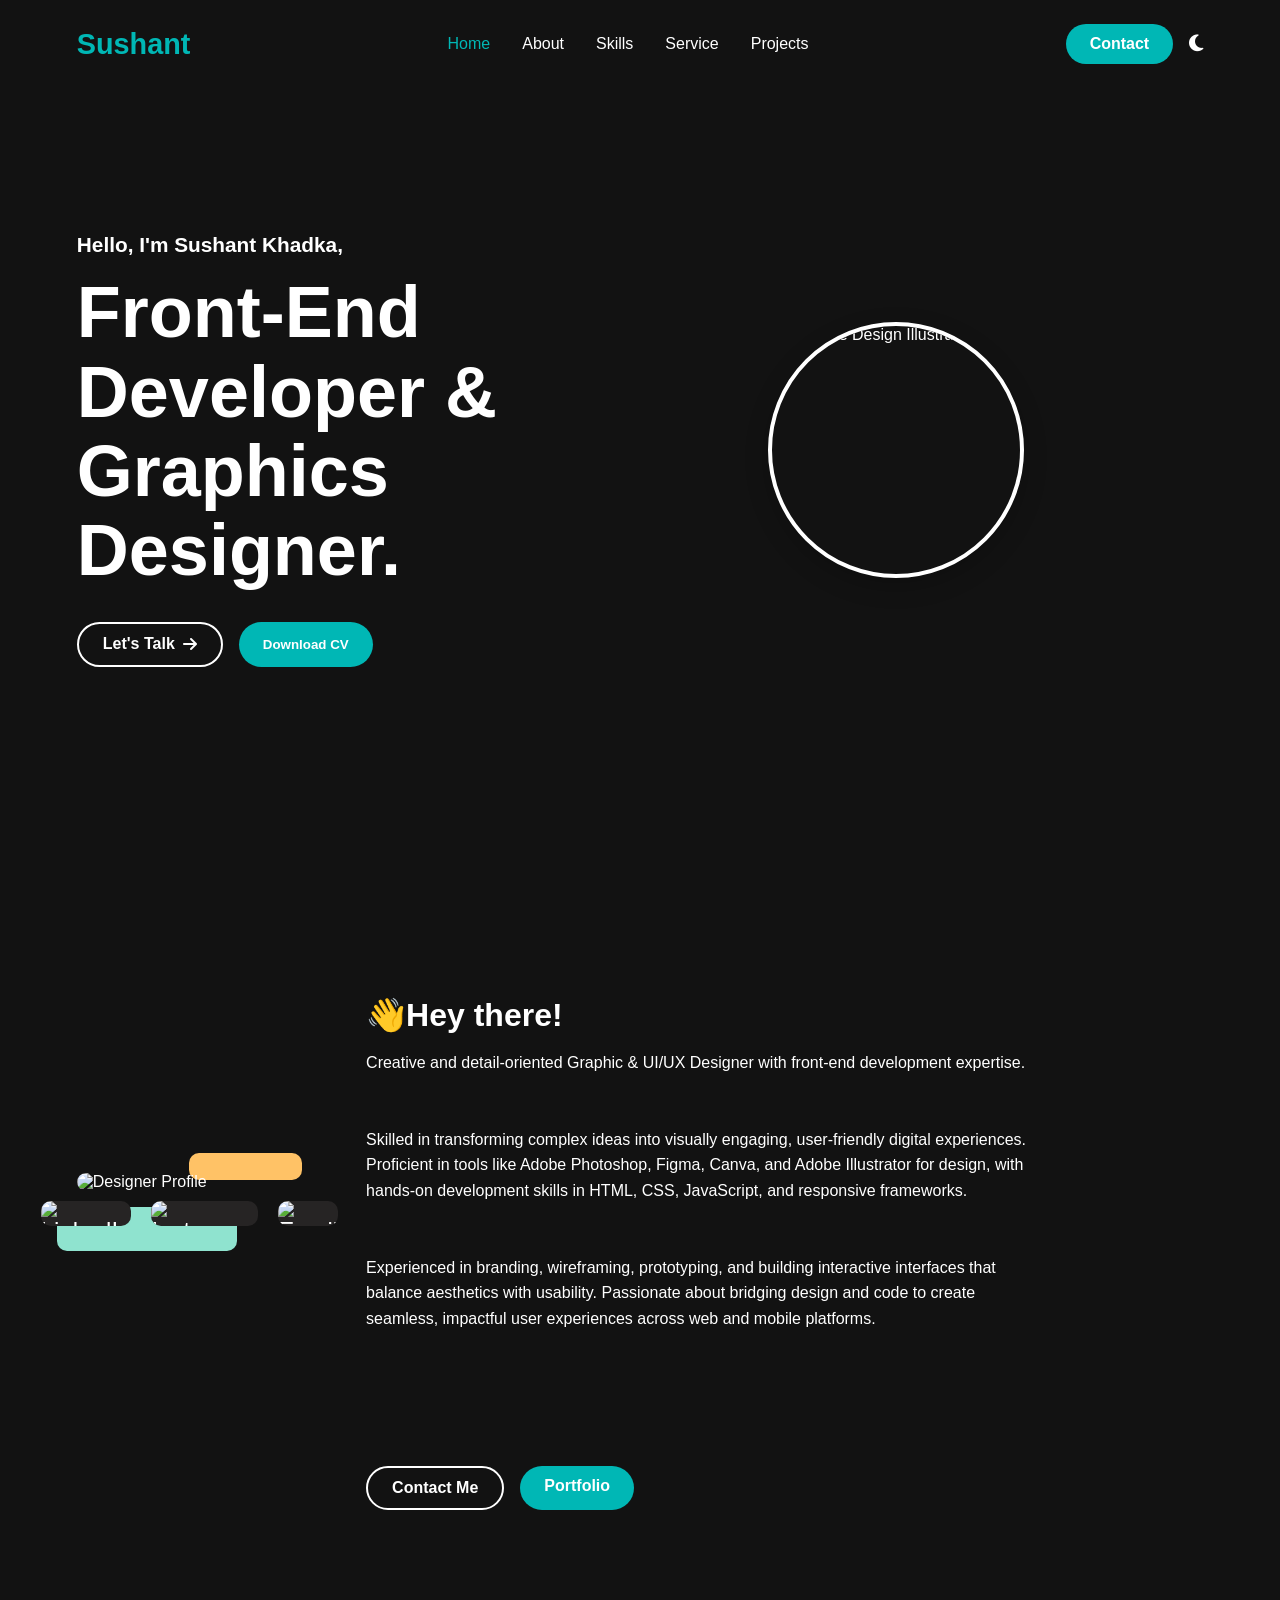
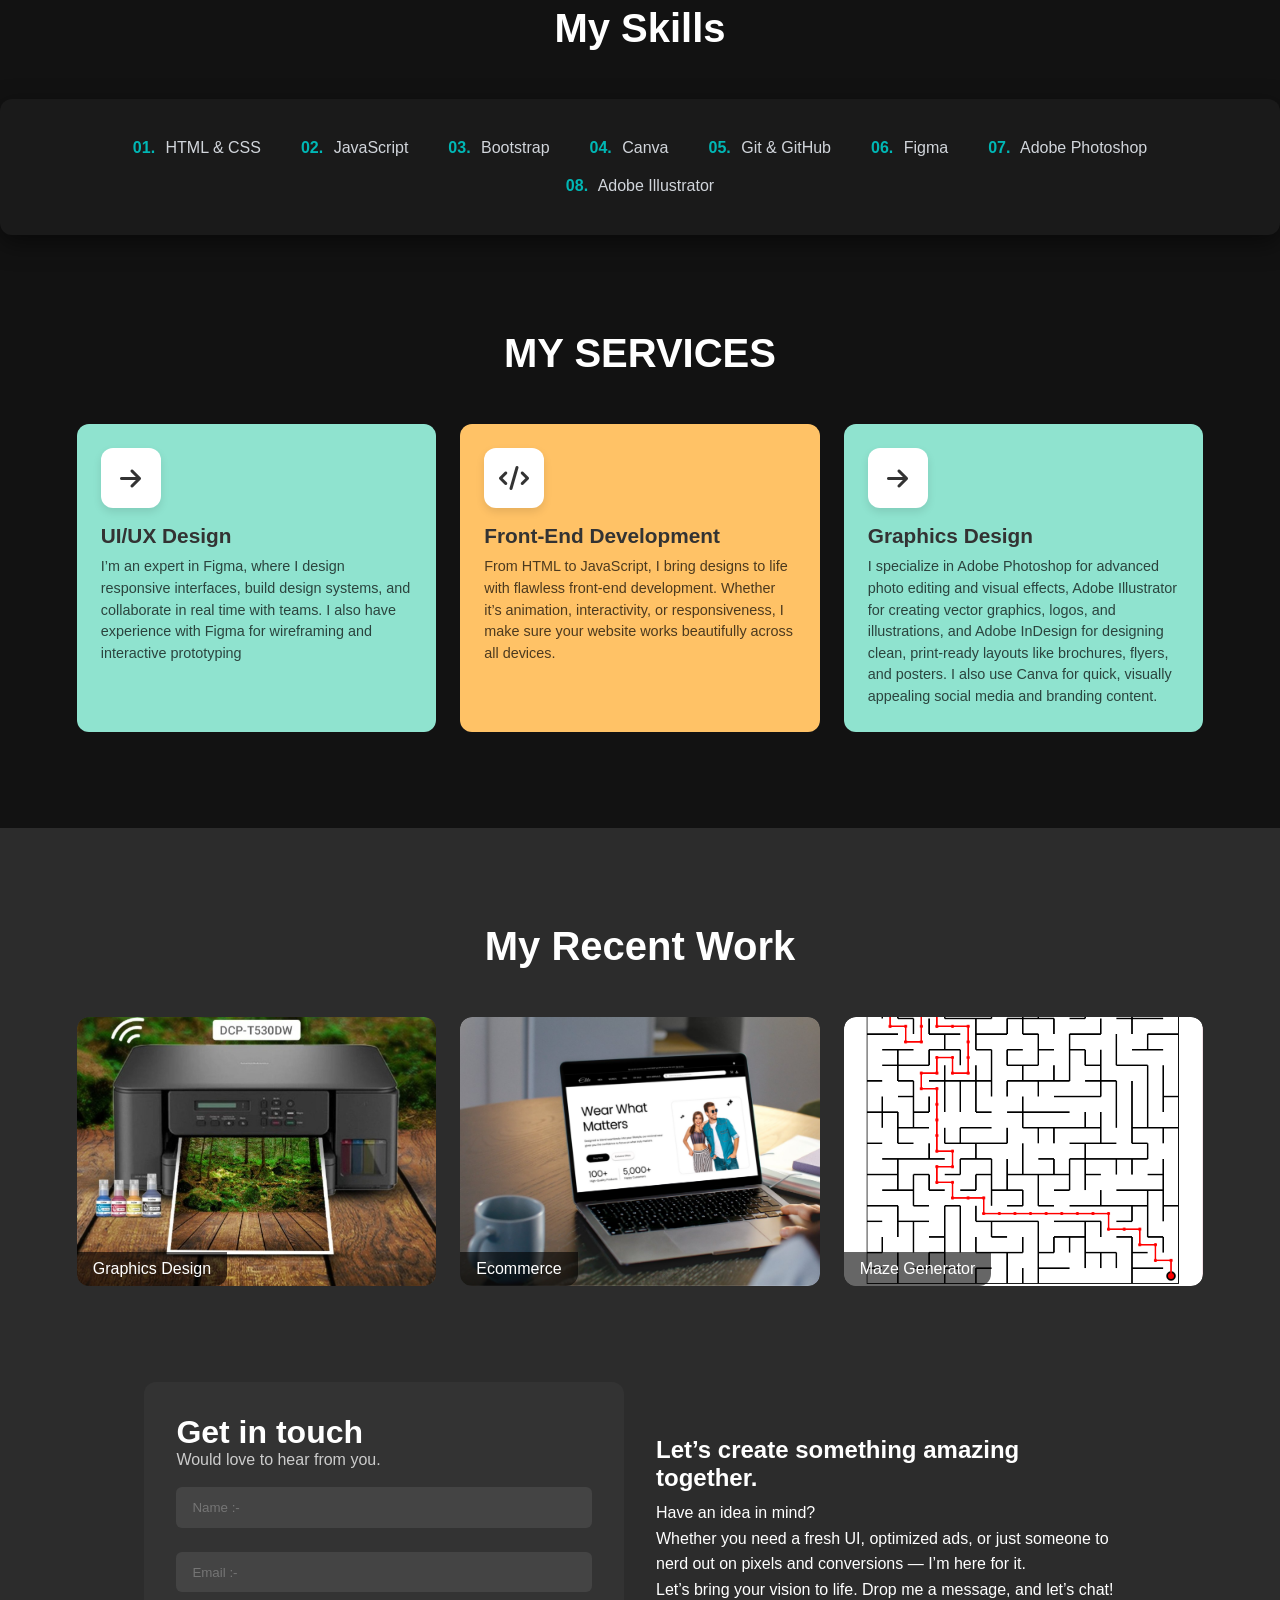
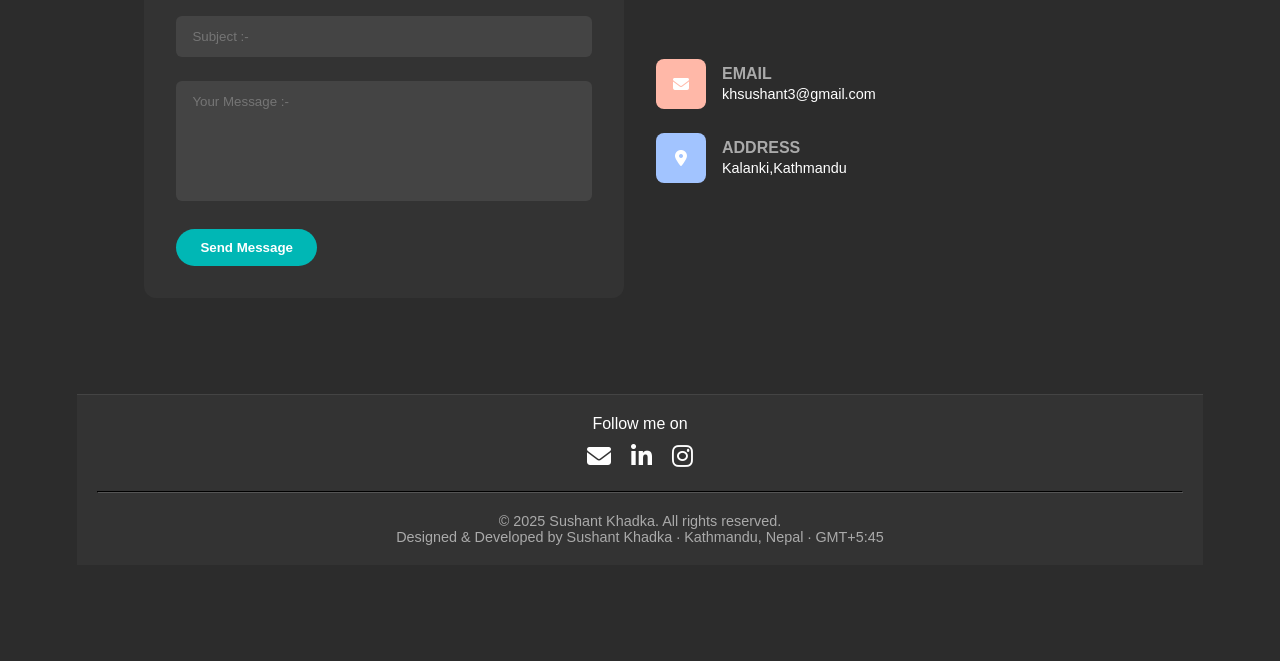
==== index.html @ 5432d615 "Updated" ====
<!DOCTYPE html>
<html lang="en">
<head>
    <meta charset="UTF-8">
    <meta name="viewport" content="width=device-width, initial-scale=1.0">
    <title>Sushant - A Creative Front-end Developer & UI/UX Designer</title>
    <link rel="stylesheet" href="https://cdnjs.cloudflare.com/ajax/libs/font-awesome/6.2.0/css/all.min.css">
    <link rel="stylesheet" href="style.css">
</head>
<body>
    <!-- Header & Navigation -->
    <header>
        <div class="logo">
            <a href="#home">  
                <span class="logo-text">Sushant</span>
            </a>
        </div>

        <nav id="navbar">
            <ul>
                <li><a href="#home" class="active">Home</a></li>
                <li><a href="#about">About</a></li>
                <li><a href="#skills">Skills</a></li>
                <li><a href="#services">Service</a></li>
                <li><a href="#portfolio">Projects</a></li>
            </ul>
        </nav>
        <div style="display: flex; align-items: center;">
            <a href="#contact" class="cta-button">Contact</a>
            <div class="mode-toggle" id="mode-toggle">
                <i class="fa-solid fa-moon"></i>
            </div>
            <div class="hamburger" id="hamburger">
                <i class="fa-solid fa-bars"></i>
            </div>
        </div>
    </header>

    <!-- Hero Section -->
    <section class="hero" id="home">
        <div class="hero-content">
            <h3 class="hero-greeting">Hello, I'm Sushant Khadka,</h3>
            <h1 class="hero-title">Front-End Developer & Graphics Designer.</h1>
            <div class="hero-buttons">
                <a href="#contact" class="btn-outline">Let's Talk <i class="fa-solid fa-arrow-right"></i></a>
                 <button class="cta-button" id="downloadCV">Download CV</button> 
                  <!-- <span class="tech-tag">Figma</span> -->
                

            </div>
        </div>
        <img src="Sushant_portfolio_images/profile.png" alt="Creative Design Illustration" class="hero-image">
    </section>

    <!-- About Section -->
    <section class="about" id="about">
        <div class="about-image">
            <div class="bg-shape mint-shape"></div>
            <img src="Sushant_portfolio_images/profile 1.jpg" alt="Designer Profile">
            <div class="bg-shape orange-shape"></div>
          <!-- Add this where you want your social icons to appear -->
<div class="social-icons">
    <a href="" target="_blank" rel="noopener noreferrer">
      <img src="Sushant_portfolio_images/icons8-linkedin-48.png" alt="LinkedIn" class="social-icon">
    </a>
    
    <a href="" target="_blank" rel="noopener noreferrer">
      <img src="Sushant_portfolio_images/icons8-instagram-logo-48.png" alt="Instagram" class="social-icon">
    </a>
    <a href="mailto:khsushant3@gmail.com" target="_blank">
        <img src="Sushant_portfolio_images/icons8-gmail-48.png" alt="Email Me" class="social-icon">
    </a>
  </div>
            </div>
        </div>
        <div class="about-content">
            <h2 class="about-title">👋Hey there!</h2>
            <p class="about-desc">Creative and detail-oriented Graphic & UI/UX Designer with front-end development expertise.<br><br><br>
                Skilled in transforming complex ideas into visually engaging, user-friendly digital experiences. Proficient in tools like Adobe Photoshop, Figma, Canva, and Adobe Illustrator for design, with hands-on development skills in HTML, CSS, JavaScript, and responsive frameworks.<br><br><br>
                Experienced in branding, wireframing, prototyping, and building interactive interfaces that balance aesthetics with usability. Passionate about bridging design and code to create seamless, impactful user experiences across web and mobile platforms.<br><br><br><br><br>

            </p>
            <div class="hero-buttons">
                <a href="#contact" class="btn-outline">Contact Me</a>
                <a href="#portfolio" class="cta-button">Portfolio</a>
            </div>
        </div>
    </section>

    <!-- Skills Section -->
    <section class="skills-section">
    <h2 class="section-title" id="skills">My Skills</h2>
    
    <div class="skills-container">
    <div class="skills-list">
      <div class="skill-item"><span>01.</span> HTML & CSS</div>
      <div class="skill-item"><span>02.</span> JavaScript</div>
      <div class="skill-item"><span>03.</span> Bootstrap</div>
      <div class="skill-item"><span>04.</span> Canva</div>
      <div class="skill-item"><span>05.</span> Git & GitHub</div>
      <div class="skill-item"><span>06.</span> Figma</div>
      <div class="skill-item"><span>07.</span> Adobe Photoshop</div>
      <div class="skill-item"><span>08.</span> Adobe Illustrator</div>
    </div>
  </div>
  </section>

    <!-- Services Section -->
    <section class="services" id="services">
        <h2 class="section-title">MY SERVICES</h2>
        <div class="services-grid">
            <div class="service-card web-design">
                <div class="service-icon">
                    <i class="fa-solid fa-arrow-right"></i>
                </div>
                <h3 class="service-title">UI/UX Design</h3>
                <p class="service-desc">I’m an expert in Figma, where I design responsive interfaces, build design systems, and collaborate in real time with teams. I also have experience with Figma for wireframing and interactive prototyping
                </p>
            </div>
        
            <div class="service-card app-design">
                <div class="service-icon">
                    <i class="fa-solid fa-code"></i>
                </div>
                <h3 class="service-title">Front-End Development</h3>
                <p class="service-desc">From HTML to JavaScript, I bring designs to life with flawless front-end development. Whether it’s animation, interactivity, or responsiveness, I make sure your website works beautifully across all devices.</p>
            </div>

            <div class="service-card web-design">
                <div class="service-icon">
                    <i class="fa-solid fa-arrow-right"></i>
                </div>
                <h3 class="service-title">Graphics Design</h3>
                <p class="service-desc">I specialize in Adobe Photoshop for advanced photo editing and visual effects, Adobe Illustrator for creating vector graphics, logos, and illustrations, and Adobe InDesign for designing clean, print-ready layouts like brochures, flyers, and posters. I also use Canva for quick, visually appealing social media and branding content.
                </p>
            </div>
        </div>
       
    </section>

   
    <!-- Portfolio Section image size recommended 1200 × 900 px (4:3 ratio) -->
<section class="portfolio" id="portfolio">
    <h2 class="section-title">My Recent Work</h2>
    <div class="portfolio-grid">
        <div class="portfolio-item" data-project="graphics Design">
            <div class="portfolio-image">
                <img src="sushant_portfolio_images/1.jpg" alt="UI/UX + Web Development Project">
                <div class="portfolio-category">Graphics Design</div>
            </div>
        </div>
        <div class="portfolio-item" data-project="ecommerce">
            <div class="portfolio-image">
                <img src="sushant_portfolio_images/Untitled design (13).png" alt="Ecommerce Project">
                <div class="portfolio-category">Ecommerce</div>
            </div>
        </div>
        <div class="portfolio-item" data-project="ecommerce">
            <div class="portfolio-image">
                <img src="sushant_portfolio_images/mazesolve.png" alt="Ecommerce Project">
                <div class="portfolio-category">Maze Generator</div>
            </div>
        </div>
</div>
    <!-- Expandable case study container -->
   

    <!-- Contact Section -->
    <section class="contact" id="contact">
        <div class="contact-container">
            <div class="contact-form">
                <h3>Get in touch</h3>
                <p>Would love to hear from you.</p><br>
                <form id="contact-form" method="POST">
                    <div class="form-group">
                      <input type="text" name="name" class="form-control" placeholder="Name :-" required>
                    </div>
                    <div class="form-group">
                      <input type="email" name="email" class="form-control" placeholder="Email :-" required>
                    </div>
                    <div class="form-group">
                      <input type="text" name="subject" class="form-control" placeholder="Subject :-">
                    </div>
                    <div class="form-group">
                      <textarea name="message" class="form-control" placeholder="Your Message :-" required></textarea>
                    </div>
                    <button type="submit" class="cta-button">Send Message</button>
                    <p id="status-message"></p>
                  </form>
                  
            </div>
            <div class="contact-info">
                <div class="info-message"><br><br><br>
                    <h3>Let’s create something amazing together.</h3>
                    <p>
                      Have an idea in mind?<br>
                      Whether you need a fresh UI, optimized ads, or just someone to nerd out on pixels and conversions — I’m here for it.<br>
                      Let’s bring your vision to life. Drop me a message, and let’s chat!
                    </p>
                  </div>
                  
                 
                  
                  
                  
                
                <div class="info-item">
                    <div class="info-icon email-icon">
                        <i class="fa-solid fa-envelope"></i>
                    </div>
                    <div class="info-content">
                        <h4>EMAIL</h4>
                        <p>khsushant3@gmail.com</p>
                    </div>
                </div>
                <div class="info-item">
                    <div class="info-icon address-icon">
                        <i class="fa-solid fa-location-dot"></i>
                    </div>
                    <div class="info-content">
                        <h4>ADDRESS</h4>
                        <p>Kalanki,Kathmandu</p>
                    </div>
                </div>
            </div>
        </div>
    </section>

<!-- Footer Section -->
<footer class="footer">
    <div class="footer-content">
      <p>Follow me on</p>
      <div class="social-icons">
        <a href="mailto:khsushant3@gmail.com" target="_blank"><i class="fa-solid fa-envelope"></i></a>
        <a href="https://www.linkedin.com/in/sushant-khadka-159108231/" target="_blank"><i class="fa-brands fa-linkedin-in"></i></a>
        <a href="https://www.instagram.com/_sushantkdk_/" target="_blank"><i class="fa-brands fa-instagram"></i></a>
      </div>
  
      <hr style="margin: 20px 0; border-color: #555;" />
  
      <p class="footer-text">© 2025 Sushant Khadka. All rights reserved.</p>
      <p class="footer-text">Designed & Developed by Sushant Khadka · Kathmandu, Nepal · GMT+5:45</p>
  
    </div>
  </footer>
  
  

    <script>
        // Toggle Navigation Menu
        const hamburger = document.getElementById('hamburger');
        const navbar = document.getElementById('navbar');
        
        hamburger.addEventListener('click', () => {
            navbar.classList.toggle('active');
        });

        // Dark/Light Mode Toggle
        const modeToggle = document.getElementById('mode-toggle');
        const body = document.body;
        
        modeToggle.addEventListener('click', () => {
            body.classList.toggle('light-mode');
            
            // Update icon
            const icon = modeToggle.querySelector('i');
            if (body.classList.contains('light-mode')) {
                icon.className = 'fa-solid fa-sun';
            } else {
                icon.className = 'fa-solid fa-moon';
            }
        });

        // Smooth Scrolling for Navigation Links
        const navLinks = document.querySelectorAll('nav ul li a');
        
        navLinks.forEach(link => {
            link.addEventListener('click', (e) => {
                e.preventDefault();
                
                // Close navigation menu on mobile
                navbar.classList.remove('active');
                
                // Remove active class from all links
                navLinks.forEach(link => link.classList.remove('active'));
                
                // Add active class to clicked link
                link.classList.add('active');
                
                // Scroll to section
                const sectionId = link.getAttribute('href');
                const section = document.querySelector(sectionId);
                
                if (section) {
                    const offsetTop = section.offsetTop - 80;
                    window.scrollTo({
                        top: offsetTop,
                        behavior: 'smooth'
                    });
                }
            });
        });

        // Active link on scroll
        window.addEventListener('scroll', () => {
            const sections = document.querySelectorAll('section');
            const scrollPosition = window.scrollY + 100;
            
            sections.forEach(section => {
                const sectionTop = section.offsetTop;
                const sectionHeight = section.offsetHeight;
                const sectionId = section.getAttribute('id');
                
                if (scrollPosition >= sectionTop && scrollPosition < sectionTop + sectionHeight) {
                    navLinks.forEach(link => {
                        link.classList.remove('active');
                        if (link.getAttribute('href') === `#${sectionId}`) {
                            link.classList.add('active');
                        }
                    });
                }
            });
        });
    </script>
    <script>
        document.querySelectorAll('a[href^=\"#\"]').forEach(anchor => {
          anchor.addEventListener('click', function (e) {
            e.preventDefault();
            document.querySelector(this.getAttribute('href')).scrollIntoView({
              behavior: 'smooth'
            });
          });
        });
      </script>
      

<script>
   document.getElementById('downloadCV').addEventListener('click', function() {
  window.open('Sushant_Khadka_Resume.pdf', '_blank');
});

  </script>
<script>
    const form = document.getElementById('contact-form');
    const status = document.getElementById('status-message');
  
    form.addEventListener('submit', async (e) => {
      e.preventDefault(); // Prevent page reload
      const formData = new FormData(form);
  
      try {
        const response = await fetch(form.action, {
          method: form.method,
          body: formData,
          headers: {
            'Accept': 'application/json'
          }
        });
  
        if (response.ok) {
          status.textContent = "Thanks for reaching out! I'll get back to you soon. 🙌";
          form.reset();
        } else {
          status.textContent = "Hmm... something went wrong. Try again?";
        }
      } catch (error) {
        status.textContent = "Network issue. Please try again later!";
      }
    });
  </script>
  
  <script>
    
   
    
    // Add click event to close buttons
    closeButtons.forEach(button => {
        button.addEventListener('click', function(e) {
            e.stopPropagation();
            caseStudyContainer.style.display = 'none';
            
            // Remove active class from all items
            portfolioItems.forEach(i => i.classList.remove('active'));
        });
    });
});
</script>
  </body>
</html>
---- style.css ----
:root {
            --primary-color: #00B7B5;
            --text-color: #fff;
            --bg-color: #121212;
            --card-bg-light: #333;
            --card-web-design: #8fe3cf;
            --card-app-design: #ffc266;
            --card-frontend: #ffb8a8;
            --card-figma: #a2c4ff;
            --card-website: #d7bbff;
            --card-ui-ux: #c6e0a8;
        }

        .light-mode {
            --text-color: #121212;
            --bg-color: #f9f9f9;
            --card-bg-light: #eaeaea;
        }

        * {
            margin: 0;
            padding: 0;
            box-sizing: border-box;
            font-family: 'Segoe UI', Tahoma, Geneva, Verdana, sans-serif;
        }

        body {
            background-color: var(--bg-color);
            color: var(--text-color);
            transition: background-color 0.3s ease, color 0.3s ease;
            overflow-x: hidden;
        }

        /* Header & Navigation */
        header {
            display: flex;
            justify-content: space-between;
            align-items: center;
            padding: 1.5rem 6%;
            position: fixed;
            top: 0;
            left: 0;
            right: 0;
            z-index: 1000;
            background-color: var(--bg-color);
            transition: background-color 0.3s ease;
        }

        .logo {
            font-size: 1.8rem;
            font-weight: 700;
            color: var(--primary-color);
        }

        nav ul {
            display: flex;
            list-style: none;
        }

        nav ul li {
            margin: 0 1rem;
        }

        nav ul li a {
            color: var(--text-color);
            text-decoration: none;
            font-weight: 500;
            transition: color 0.3s ease;
        }

        nav ul li a:hover, nav ul li a.active {
            color: var(--primary-color);
        }

        .cta-button {
            background-color: var(--primary-color);
            color: white;
            border: none;
            padding: 0.7rem 1.5rem;
            border-radius: 2rem;
            font-weight: 600;
            cursor: pointer;
            transition: background-color 0.3s ease;
        }

        .cta-button:hover {
            background-color:#0f8f6c;
        }

        .mode-toggle {
            cursor: pointer;
            margin-left: 1rem;
            font-size: 1.2rem;
        }

        .hamburger {
            display: none;
            cursor: pointer;
            font-size: 1.5rem;
        }

        /* Hero Section */
        .hero {
            display: flex;
            align-items: center;
            min-height: 100vh;
            padding: 8rem 6%;
            position: relative;
            overflow: hidden;
        }

        .hero-content {
            width: 50%;
            z-index: 10;
        }

        .hero-greeting {
            font-size: 1.3rem;
            margin-bottom: 1rem;
        }

        .hero-title {
            font-size: 4.5rem;
            font-weight: 800;
            line-height: 1.1;
            margin-bottom: 2rem;
        }

        .hero-buttons {
            display: flex;
            gap: 1rem;
            margin-top: 2rem;
        }

        .btn-outline {
            padding: 0.7rem 1.5rem;
            background: transparent;
            border: 2px solid var(--text-color);
            color: var(--text-color);
            border-radius: 2rem;
            font-weight: 600;
            display: flex;
            align-items: center;
            gap: 0.5rem;
            cursor: pointer;
            transition: all 0.3s ease;
        }

        .btn-outline:hover {
            background-color: var(--text-color);
            color: var(--bg-color);
        }

       /* .hero-image {
            position: absolute;
            right: 20%;
            top: 50%;
            transform: translateY(-50%);
            width: 20%;
            z-index: 1;
            border-radius: 3%;
        }  */
        .hero-image {
    position: absolute;
    right: 20%;
    top: 50%;
    transform: translateY(-50%);
    width: 20%; /* You can adjust as needed */
    aspect-ratio: 1 / 1; /* Ensures it's perfectly square */
    object-fit: cover;
    border-radius: 50%; /* This makes it circular */
    border: 4px solid #ffffff; /* Optional: light purple border */
    box-shadow: 0 8px 24px rgba(0, 0, 0, 0.2); /* Adds depth */
    z-index: 1;
}
.hero-image:hover {
    transform: translateY(-50%) scale(1.05);
    transition: transform 0.3s ease;
}


        /* About Section */
        .about {
            padding: 6rem 6%;
            display: flex;
            align-items: center;
            gap: 4rem;
        }

        .about-image {
            width: 20%;
            position: relative;
        }

        .about-image img {
            width: 100%;
            top: -54px;
            border-radius: 10px;
            position: relative;
            z-index: 2;
        }

        .about-image .bg-shape {
            position: absolute;
            width: 100%;
            height: 100%;
            z-index: 1;
        }

        .about-image .mint-shape {
            background-color: var(--card-web-design);
            top: -20px;
            left: -20px;
            width: 80%;
            height: 83%;
            border-radius: 10px;
        }

        .about-image .orange-shape {
            background-color: var(--card-app-design);
            bottom: 100px;
            right: -0px;
            width: 50%;
            height: 50%;
            border-radius: 10px;
        }

        .about-content {
            width: 60%;
        }

        .about-title {
            font-size: 2rem;
            margin-bottom: 1rem;
        }

        .about-desc {
            color: var(--text-color);
            margin-bottom: 2rem;
            line-height: 1.6;
        }

        .social-icons {
            display: flex;
            gap: 1rem;
            margin-top: 1.5rem;
        }

        .social-icon {
            width: 25px;
            height: 25px;
            display: flex;
            align-items: center;
            justify-content: center;
            background-color: #262424;
            border-radius: 8px;
            transition: transform 0.3s ease;
        }

        .social-icon:hover {
            transform: translateY(-5px);
        }

        /* Services Section */
        .services {
            padding: 6rem 6%;
        }

        .section-title {
            font-size: 2.5rem;
            text-align: center;
            margin-bottom: 3rem;
        }

        .services-grid {
            display: grid;
            grid-template-columns: repeat(auto-fit, minmax(300px, 1fr));
            gap: 1.5rem;
        }

        .service-card {
            padding: 1.5rem;
            border-radius: 12px;
            transition: transform 0.3s ease;
        }

        .service-card:hover {
            transform: translateY(-10px);
        }

        .service-icon {
            background-color: white;
            width: 60px;
            height: 60px;
            display: flex;
            align-items: center;
            justify-content: center;
            border-radius: 12px;
            margin-bottom: 1rem;
            box-shadow: 0 4px 8px rgba(0, 0, 0, 0.1);
        }

        .service-icon i {
            font-size: 1.5rem;
            color: #333;
        }

        .service-title {
            font-size: 1.3rem;
            margin-bottom: 0.5rem;
        }

        .service-desc {
            color: rgba(0, 0, 0, 0.7);
            font-size: 0.9rem;
            line-height: 1.5;
        }

        .web-design {
            background-color: var(--card-web-design);
            color: #333;
        }

        .app-design {
            background-color: var(--card-app-design);
            color: #333;
        }

        .frontend {
            background-color: var(--card-frontend);
            color: #333;
        }

        .figma-design {
            background-color: var(--card-figma);
            color: #333;
        }

        .website-design {
            background-color: var(--card-website);
            color: #333;
        }

        .ui-ux {
            background-color: var(--card-ui-ux);
            color: #333;
        }
      
        /* Portfolio Section */
        .portfolio {
            padding: 6rem 6%;
            background-color: #2c2c2c;
        }

        .portfolio-grid {
    display: grid;
    grid-template-columns: repeat(auto-fit, minmax(300px, 1fr));
    gap: 1.5rem;
}


        .portfolio-item {
            min-width: 300px;
            background-color: #424242;
            border-radius: 12px;
            overflow: hidden;
            transition: transform 0.3s ease;
        }

        .portfolio-item:hover {
            transform: translateY(-10px);
        }

        .portfolio-image {
            width: 100%;
            height: auto;
            position: relative;
            overflow: hidden;
        }

        .portfolio-image {
    width: 100%;
    aspect-ratio: 4 / 3; /* keeps consistent height */
    overflow: hidden;
    display: flex;
    align-items: center;
    justify-content: center;
    background-color: #2a2a2a; /* fallback bg for transparent images */
}

.portfolio-image img {
    width: 100%;
    height: 100%;
    object-fit: cover;
    border-radius: 12px;
}
.portfolio-image img {
    transition: transform 0.3s ease;
}
.portfolio-item:hover .portfolio-image img {
    transform: scale(1.05);
}


        .portfolio-category {
            background-color: rgba(0, 0, 0, 0.6);
            color: white;
            padding: 0.5rem 1rem;
            border-radius: 0 0 12px 0;
            position: absolute;
            bottom: 0;
            left: 0;
        }
        .section-title {
  color: white !important;
}

.skills-container {
      background-color: #1a1a1a;
      padding: 40px 60px;
      border-radius: 12px;
      box-shadow: 0 8px 25px rgba(0, 0, 0, 0.5);
    }

    .skills-list {
      display: flex;
      flex-wrap: wrap;
      gap: 20px 40px;
      justify-content: center;
      text-align: center;
    }

    .skill-item {
      font-size: 16px;
      color: #d1d5db;
    }

    .skill-item span {
      color: #00B7B5;
      font-weight: bold;
      margin-right: 6px;
    }

    @media (max-width: 768px) {
      .skills-container {
        padding: 30px 20px;
      }

      .skills-list {
        flex-direction: column;
        align-items: center;
        gap: 15px;
      }
    }
    
/* Keep your existing portfolio styles and add these new ones */
/* Case Study Container */
.case-study-container {
    width: 100%;
    margin-top: 2rem;
    display: none; /* Hidden by default */
}

.case-study {
    background-color: #424242;
    border-radius: 12px;
    padding: 1.5rem;
    margin-top: 1.5rem;
    display: none; /* Hidden by default */
    animation: fadeIn 0.5s ease;
}

@keyframes fadeIn {
    from { opacity: 0; }
    to { opacity: 1; }
}

.case-study-header {
    display: flex;
    justify-content: space-between;
    align-items: center;
    margin-bottom: 1.5rem;
}

.case-study-header h3 {
    color: white;
    font-size: 1.5rem;
    margin: 0;
}

.close-case-study {
    background-color: transparent;
    border: none;
    color: white;
    font-size: 1.5rem;
    cursor: pointer;
    width: 30px;
    height: 30px;
    border-radius: 50%;
    display: flex;
    align-items: center;
    justify-content: center;
    transition: background-color 0.3s ease;
}

.close-case-study:hover {
    background-color: rgba(255, 255, 255, 0.1);
}

.case-study-section {
    margin-bottom: 1.5rem;
}

.case-study-section h4 {
    color: #ccc;
    margin-bottom: 0.5rem;
}

.case-study-section p {
    color: #f0f0f0;
    line-height: 1.6;
}

.tech-stack {
    display: flex;
    flex-wrap: wrap;
    gap: 0.5rem;
}

.tech-tag {
    background-color: #333;
    padding: 0.3rem 0.8rem;
    border-radius: 20px;
    font-size: 0.85rem;
    color: #ddd;
}

/* Make portfolio items clearly clickable */
.portfolio-item {
    cursor: pointer;
    position: relative;
}

.portfolio-item:hover::after {
    content: 'Click to view details';
    position: absolute;
    top: 0;
    left: 0;
    width: 100%;
    height: 100%;
    display: flex;
    align-items: center;
    justify-content: center;
    background-color: rgba(0, 0, 0, 0.7);
    color: white;
    font-weight: bold;
    border-radius: 12px;
}

/* Active State */
.portfolio-item.active {
    border: 2px solid #64ffda;
}
/* Case Study Images */
.case-study-image {
    margin: 1.5rem 0;
    border-radius: 8px;
    overflow: hidden;
    box-shadow: 0 4px 8px rgba(0, 0, 0, 0.2);
}

.case-study-image img {
    width: 100%;
    height: auto;
    display: block;
}

.image-caption {
    display: block;
    background-color: rgba(0, 0, 0, 0.7);
    color: #f0f0f0;
    padding: 0.5rem;
    font-size: 0.85rem;
    text-align: center;
}

/* For side-by-side layout on larger screens */
@media (min-width: 768px) {
    .case-study-section.with-side-image {
        display: flex;
        align-items: center;
        gap: 2rem;
    }
    
    .case-study-section.with-side-image .case-study-image {
        width: 50%;
        flex-shrink: 0;
    }
    
    .case-study-section.with-side-image .section-text {
        width: 50%;
    }
}
/* Case Study Container - Updated for Orange/Black Theme */
.case-study-container {
    width: 100%;
    margin-top: 2rem;
    display: none; /* Hidden by default */
}

.case-study {
    background-color: #202020; /* Darker background */
    border-radius: 12px;
    padding: 2rem;
    margin-top: 1.5rem;
    display: none; /* Hidden by default */
    animation: fadeIn 0.5s ease;
    border-left: 4px solid #00B7B5; /* Orange accent border */
    box-shadow: 0 8px 16px rgba(0, 0, 0, 0.3);
}

.case-study-header {
    display: flex;
    justify-content: space-between;
    align-items: center;
    margin-bottom: 1.5rem;
    border-bottom: 1px solid #333;
    padding-bottom: 1rem;
}

.case-study-header h3 {
    color:#00B7B5; /* Orange header text */
    font-size: 1.8rem;
    margin: 0;
    font-weight: 600;
}

.close-case-study {
    background-color: rgba(255, 107, 0, 0.2); /* Semi-transparent orange */
    border: none;
    color: #00B7B5;
    font-size: 1.5rem;
    cursor: pointer;
    width: 36px;
    height: 36px;
    border-radius: 50%;
    display: flex;
    align-items: center;
    justify-content: center;
    transition: all 0.3s ease;
}

.close-case-study:hover {
    background-color: rgba(255, 107, 0, 0.4);
    transform: rotate(90deg);
}

.case-study-section {
    margin-bottom: 2rem;
    position: relative;
    padding-left: 1rem;
}

/* Orange dot bullets for sections */
.case-study-section::before {
    content: '';
    position: absolute;
    left: 0;
    top: 0.5rem;
    width: 8px;
    height: 8px;
    background-color:#00B7B5;
    border-radius: 50%;
}

.case-study-section h4 {
    color:#00B7B5; /* Orange subheader text */
    margin-bottom: 0.8rem;
    font-size: 1.2rem;
    font-weight: 500;
}

.case-study-section p {
    color: #e0e0e0; /* Light text for better readability */
    line-height: 1.7;
    font-size: 1rem;
}

/* Tech Stack Tags */
.tech-stack {
    display: flex;
    flex-wrap: wrap;
    gap: 0.7rem;
    margin-top: 1rem;
}

.tech-tag {
    background-color: rgba(255, 107, 0, 0.15); /* Very subtle orange */
    border: 1px solid rgba(255, 107, 0, 0.5); /* Orange border */
    padding: 0.4rem 1rem;
    border-radius: 20px;
    font-size: 0.9rem;
    color:#00B7B5; /* Orange text */
    font-weight: 500;
    transition: all 0.3s ease;
}

.tech-tag:hover {
    background-color: rgba(255, 107, 0, 0.3);
    transform: translateY(-2px);
}

/* Case Study Images - Enhanced */
.case-study-image {
    margin: 1.5rem 0;
    border-radius: 8px;
    overflow: hidden;
    box-shadow: 0 4px 12px rgba(0, 0, 0, 0.4);
    border: 1px solid #333;
    position: relative;
    transition: all 0.3s ease;
}

.case-study-image:hover {
    transform: scale(1.02);
    box-shadow: 0 8px 20px rgba(0, 0, 0, 0.5);
}

.case-study-image img {
    width: 100%;
    height: auto;
    display: block;
}

 .image-caption {
    display: block;
    background-color: rgba(0, 0, 0, 0.8);
    color:#00B7B5;
    padding: 0.7rem;
    font-size: 0.9rem;
    text-align: center;
    border-top: 1px solid #333;
}

/* Active Portfolio Item */
 .portfolio-item.active {
    border: 2px solid #00B7B5;
    box-shadow: 0 0 15px rgba(255, 107, 0, 0.5);
}

/* Hover Effect */
 .portfolio-item:hover::after {
    content: 'View Project Details';
    position: absolute;
    top: 0;
    left: 0;
    width: 100%;
    height: 100%;
    display: flex;
    align-items: center;
    justify-content: center;
    background-color: rgba(0, 0, 0, 0.75);
    color:#00B7B5;
    font-weight: bold;
    border-radius: 12px;
    text-transform: uppercase;
    letter-spacing: 1px;
}

/* Animation for content entrance */
@keyframes fadeIn {
    from { 
        opacity: 0;
        transform: translateY(10px);
    }
    to { 
        opacity: 1;
        transform: translateY(0);
    }
}

/* Make sections animate in staggered fashion */
.case-study-section:nth-child(1) { animation: fadeIn 0.3s ease 0.1s both; }
.case-study-section:nth-child(2) { animation: fadeIn 0.3s ease 0.2s both; }
.case-study-section:nth-child(3) { animation: fadeIn 0.3s ease 0.3s both; }
.case-study-section:nth-child(4) { animation: fadeIn 0.3s ease 0.4s both; }
        /* Contact Section */
        .contact {
            padding: 6rem 6%;
        }

        .contact-container {
            display: grid;
            grid-template-columns: 1fr 1fr;
            gap: 2rem;
        }

        .contact-form {
            background-color: #333;
            padding: 2rem;
            border-radius: 12px;
        }

        .form-group {
            margin-bottom: 1.5rem;
        }

        .form-control {
            width: 100%;
            padding: 0.8rem 1rem;
            border: none;
            border-radius: 6px;
            background-color: #444;
            color: white;
        }

        textarea.form-control {
            resize: none;
            height: 120px;
        }

        .contact-info {
            display: flex;
            flex-direction: column;
            gap: 1.5rem;
        }

        .contact-image {
            width: 100%;
            border-radius: 12px;
            overflow: hidden;
            margin-bottom: 1.5rem;
        }

        .contact-image img {
            width: 100%;
            height: auto;
        }

        .info-item {
            display: flex;
            align-items: center;
            gap: 1rem;
        }

        .info-icon {
            width: 50px;
            height: 50px;
            display: flex;
            align-items: center;
            justify-content: center;
            border-radius: 8px;
        }

        .phone-icon { background-color: var(--card-app-design); }
        .email-icon { background-color: var(--card-frontend); }
        .address-icon { background-color: var(--card-figma); }

        .info-content h4 {
            font-size: 1rem;
            color: #aaa;
            margin-bottom: 0.2rem;
        }

        .info-content p {
            font-size: 0.9rem;
        }

        /* Footer */
        footer {
            padding: 2rem 6%;
            text-align: center;
            border-top: 1px solid #444;
        }

        .social-links {
            display: flex;
            justify-content: center;
            gap: 1rem;
            margin-bottom: 1.5rem;
        }

        .social-link {
            width: 40px;
            height: 40px;
            display: flex;
            align-items: center;
            justify-content: center;
            border-radius: 50%;
            background-color: #333;
            color: white;
            transition: transform 0.3s ease;
        }

        .social-link:hover {
            transform: translateY(-3px);
        }

        .footer-text {
            color: #aaa;
            font-size: 0.9rem;
        }

        .footer-links a {
            color: #aaa;
            text-decoration: none;
            font-size: 0.8rem;
            margin: 0 0.5rem;
        }

        /* Responsive Styles */
        @media (max-width: 1024px) {
            .hero-title {
                font-size: 3.5rem;
            }
            
            .hero-image {
                width: 40%;
            }
        }

        @media (max-width: 768px) {
            header {
                padding: 1rem 4%;
            }
            
            .hamburger {
                display: block;
            }
            
            nav {
                position: absolute;
                top: 100%;
                left: 0;
                width: 100%;
                background-color: var(--bg-color);
                padding: 1rem 0;
                border-top: 1px solid #444;
                border-bottom: 1px solid #444;
                transform: scaleY(0);
                transform-origin: top;
                transition: transform 0.3s ease;
            }
            
            nav.active {
                transform: scaleY(1);
            }
            
            nav ul {
                flex-direction: column;
                align-items: center;
            }
            
            nav ul li {
                margin: 0.8rem 0;
            }
            
            .hero {
                flex-direction: column;
                padding: 6rem 4%;
                text-align: center;
            }
            
            .hero-content {
                width: 100%;
                margin-bottom: 3rem;
            }
            
            .hero-buttons {
                justify-content: center;
            }
            
            .hero-image {
                position: relative;
                width: 80%;
                top: 0;
                right: 0;
                transform: none;
            }
            
            .about {
                flex-direction: column;
                padding: 4rem 4%;
                gap: 2rem;
            }
            
            .about-image {
                width: 70%;
            }
            
            .about-content {
                width: 100%;
                text-align: center;
            }
            
            .social-icons {
                justify-content: center;
            }
            
            .services, .portfolio, .contact {
                padding: 4rem 4%;
            }
            
            .contact-container {
                grid-template-columns: 1fr;
            }
        }

        @media (max-width: 480px) {
            .hero-title {
                font-size: 2.8rem;
            }
            
            .about-image {
                width: 90%;
            }
            
            .service-card {
                padding: 1rem;
            }
            
            .portfolio-grid {
                flex-direction: column;
            }
            
            .portfolio-item {
                min-width: 100%;
            }
        }
        .logo a {
    color: /* your desired color */; /* Sets the text color */
    text-decoration: none; /* Removes the underline */
}

.logo a:visited {
    color:#00B7B5 /* your desired color */; /* Ensures visited links remain the same color */
}
html {
    scroll-behavior: smooth;
}
/* Remove underline and style btn-outline */
.btn-outline {
    text-decoration: none; /* Removes the underline */
    /* Add other styling properties as needed */
}

/* Remove underline and style cta-button */
.cta-button {
    text-decoration: none; /* Removes the underline */
    /* Add other styling properties as needed */
}
/* Add this to your CSS */
.logo, .logo a {
  color:#00B7B5; /* Your orange color code */
  text-decoration: none;
}

/* Make sure this has higher specificity than any conflicting rules */
header .logo, 
nav .logo, 
#header .logo {
  color: #00B7B5 !important; /* Use !important only if necessary */
}
:root {
  /* Dark mode colors (default) */
  --text-color: #ffffff; /* White text for dark backgrounds */
  --bg-color: #121212;
  /* Your other dark mode variables */
}

.light-mode {
  /* Light mode colors */
  --text-color: #333; /* Dark text for light backgrounds */
  --bg-color: #ffffff;
  /* Your other light mode variables */
}
.info-message {
  margin-bottom: 2rem;
  padding-right: 1rem;
}

.info-message h3 {
  font-size: 1.5rem;
  margin-bottom: 0.5rem;
}

.info-message p {
  font-size: 1rem;
  line-height: 1.6;
  color: #aaa; /* adjust to match your theme */
}
.info-message {
  margin-bottom: 2rem;
  padding-right: 1rem;
  color: var(--text-color);
}

.info-message h3 {
  font-size: 1.5rem;
  margin-bottom: 0.5rem;
  color: var(--text-color);
}

.info-message p {
  font-size: 1rem;
  line-height: 1.6;
  color: var(--text-color);
}

/* Default to Dark Mode Styles */

/* Contact Section Text */
.contact .contact-form h3,
.contact .contact-form p {
  transition: color 0.3s ease; /* Smooth transition for color changes */
}

/* In Dark Mode (default) */
.contact .contact-form h3 {
  font-size: 2rem;
  color: #fff; /* Light color for dark mode */
}

.contact .contact-form p {
  color: #ccc; /* Lighter text color for dark mode */
}

/* Light Mode Styles */
.light-mode .contact .contact-form h3 {
  color: #121212; /* Dark text for light mode */
}

.light-mode .contact .contact-form p {
  color: #333; /* Slightly darker text for light mode */
}
/* Footer Container */
.footer {
  background-color: #333; /* Background color of footer */
  padding: 20px;
  text-align: center; /* Center text and content */
}

.footer-content {
  color: #fff; /* Text color in footer */
}

/* Social Icons Styling */
.social-icons {
  display: flex;
  justify-content: center; /* Horizontally center the icons */
  align-items: center; /* Vertically align icons */
  gap: 20px; /* Space between icons */
  margin-top: 10px; /* Add some space between text and icons */
}

/* Styling for each icon's link */
.social-icons a {
  color: #fff; /* Make sure the icons are white */
  font-size: 24px; /* Set icon size */
  text-decoration: none; /* Remove underline from links */
  transition: color 0.3s ease; /* Smooth transition on hover */
}

.social-icons a:hover {
  color: #00c3ff; /* Color change on hover */
}

/* Fix Contact Section in Light Mode */
.light-mode .contact-form {
  background-color: #f0f0f0; /* Light background */
  color: #121212; /* Dark text */
}

.light-mode .contact-form h3,
.light-mode .contact-form p {
  color: #121212;
}

.light-mode .form-control {
  background-color: #ffffff; /* Light input background */
  color: #121212; /* Dark input text */
}

.light-mode .info-message,
.light-mode .info-message h3,
.light-mode .info-message p,
.light-mode .info-content h4,
.light-mode .info-content p {
  color: #121212 !important;
}
/* Fix right-side contact text in light mode */
.light-mode .contact-info,
.light-mode .contact-info h3,
.light-mode .contact-info p,
.light-mode .info-message,
.light-mode .info-message h3,
.light-mode .info-message p,
.light-mode .info-content h4,
.light-mode .info-content p {
  color: #ffffff !important;
}

.recent-work-grid {
  display: grid;
  grid-template-columns: repeat(auto-fit, minmax(300px, 1fr));
  gap: 2rem;
}

.recent-work-grid .work-item {
  display: flex;
  flex-direction: column;
  height: 100%;
  overflow: hidden;
  background-color: #1f1f1f;
  border-radius: 12px;
  padding: 1rem;
}

.recent-work-grid .work-item img {
  width: 100%;
  height: 250px; /* Fixed height */
  object-fit: cover; /* Crops nicely */
  border-radius: 10px;
}

.recent-work-grid .work-item p {
  margin-top: 1rem;
  text-align: center;
  font-weight: 500;
  color: white;
}
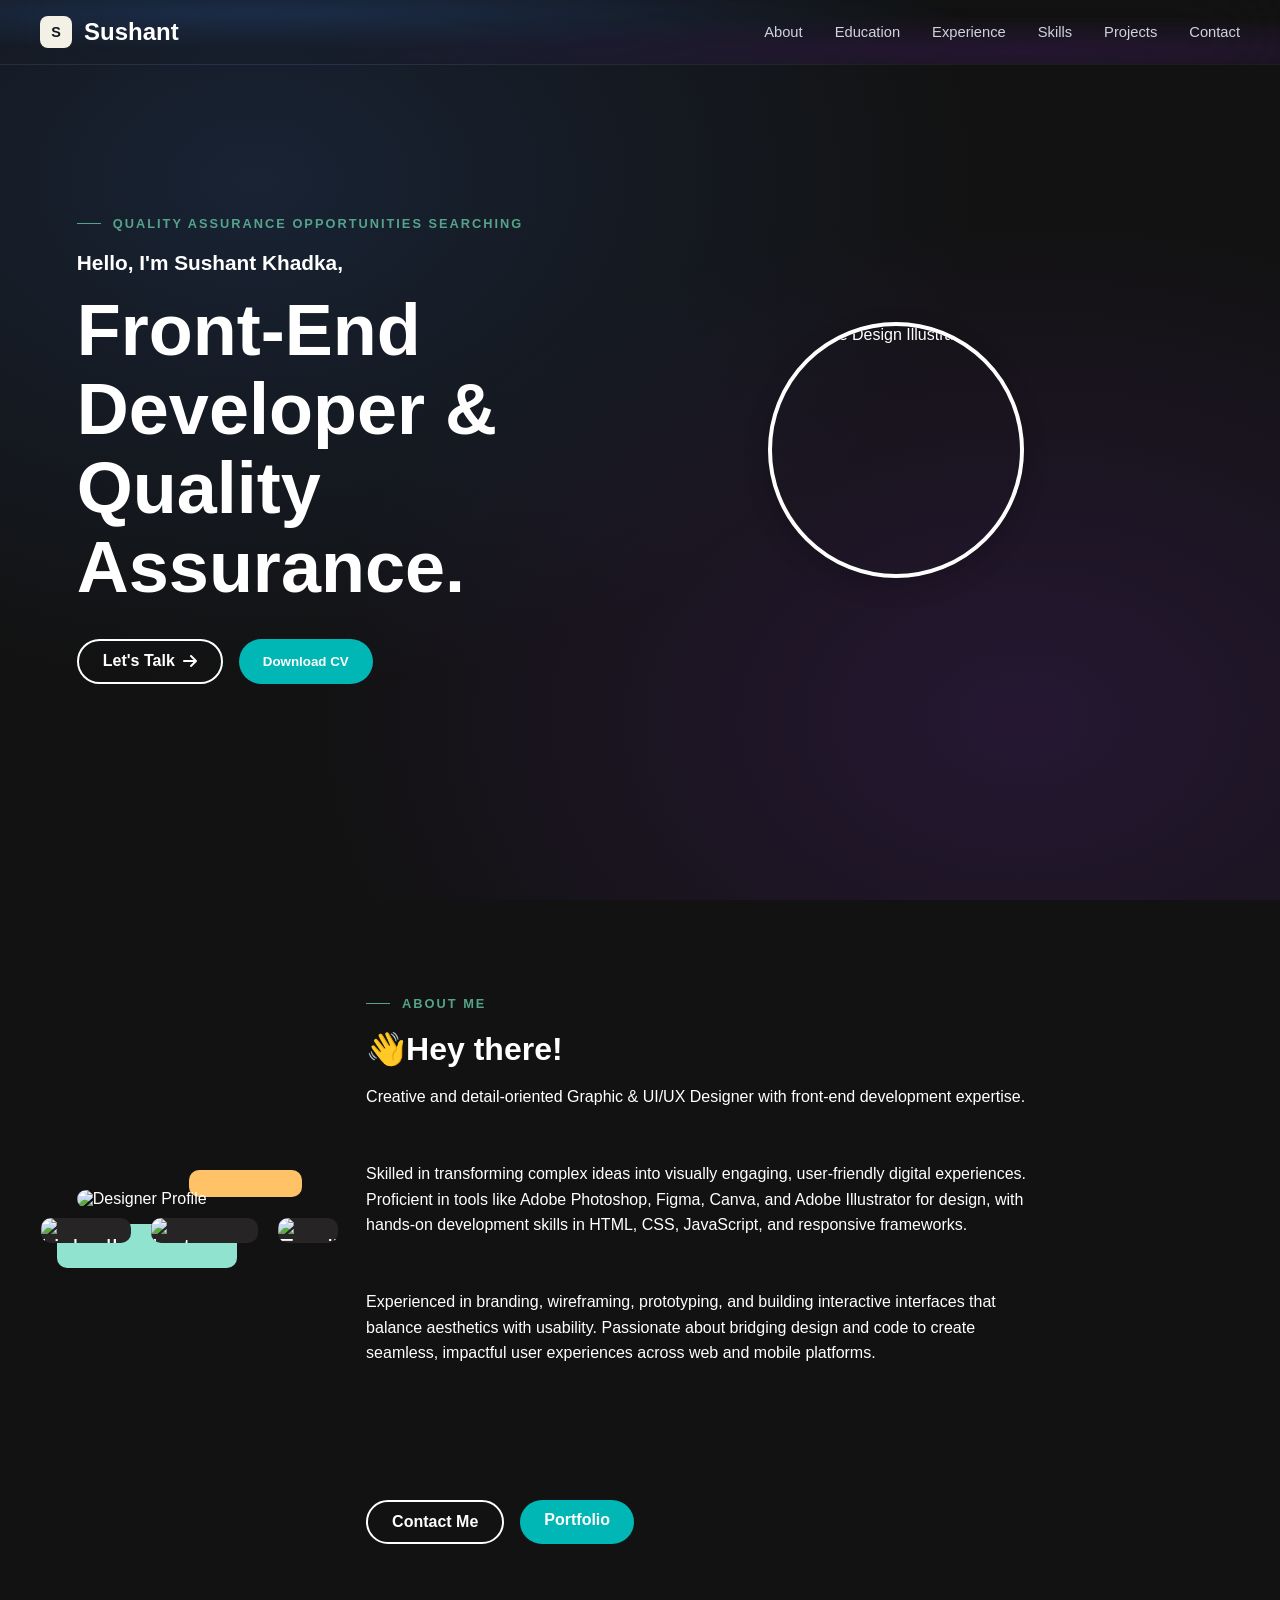
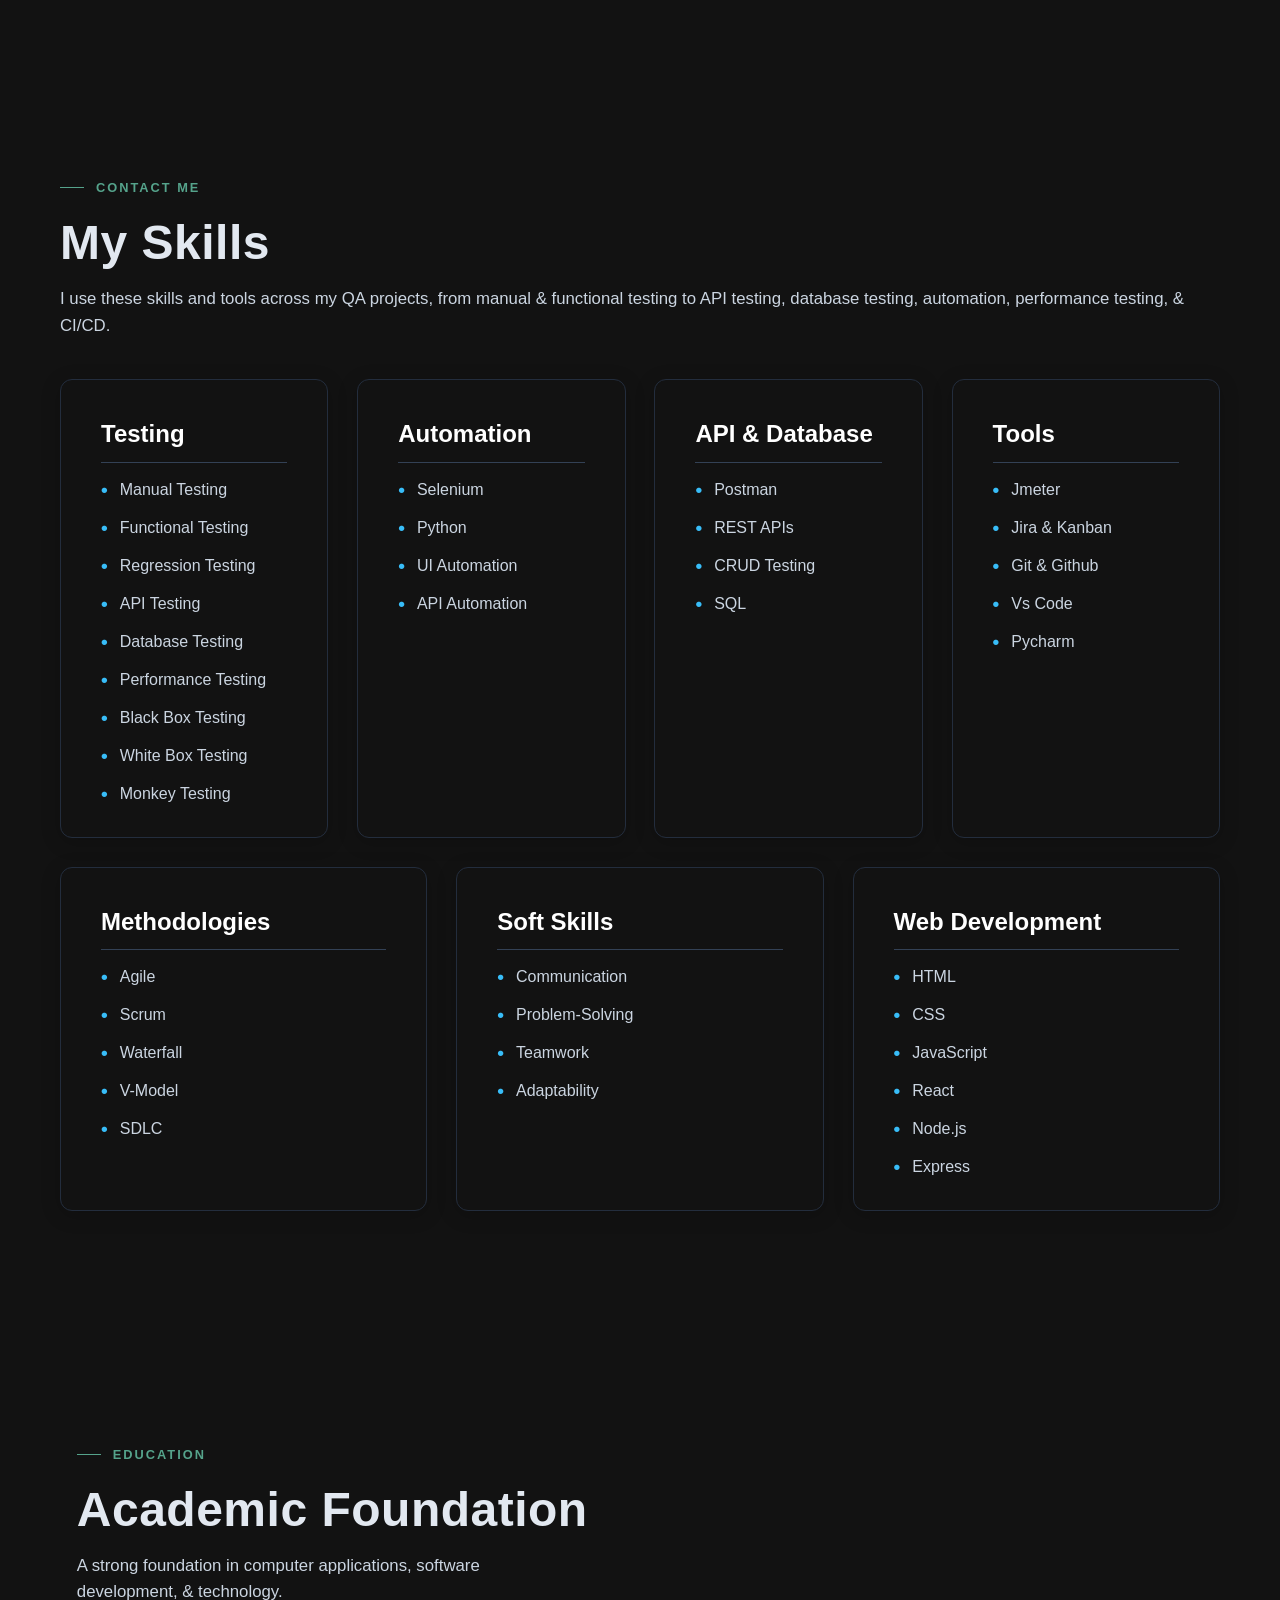
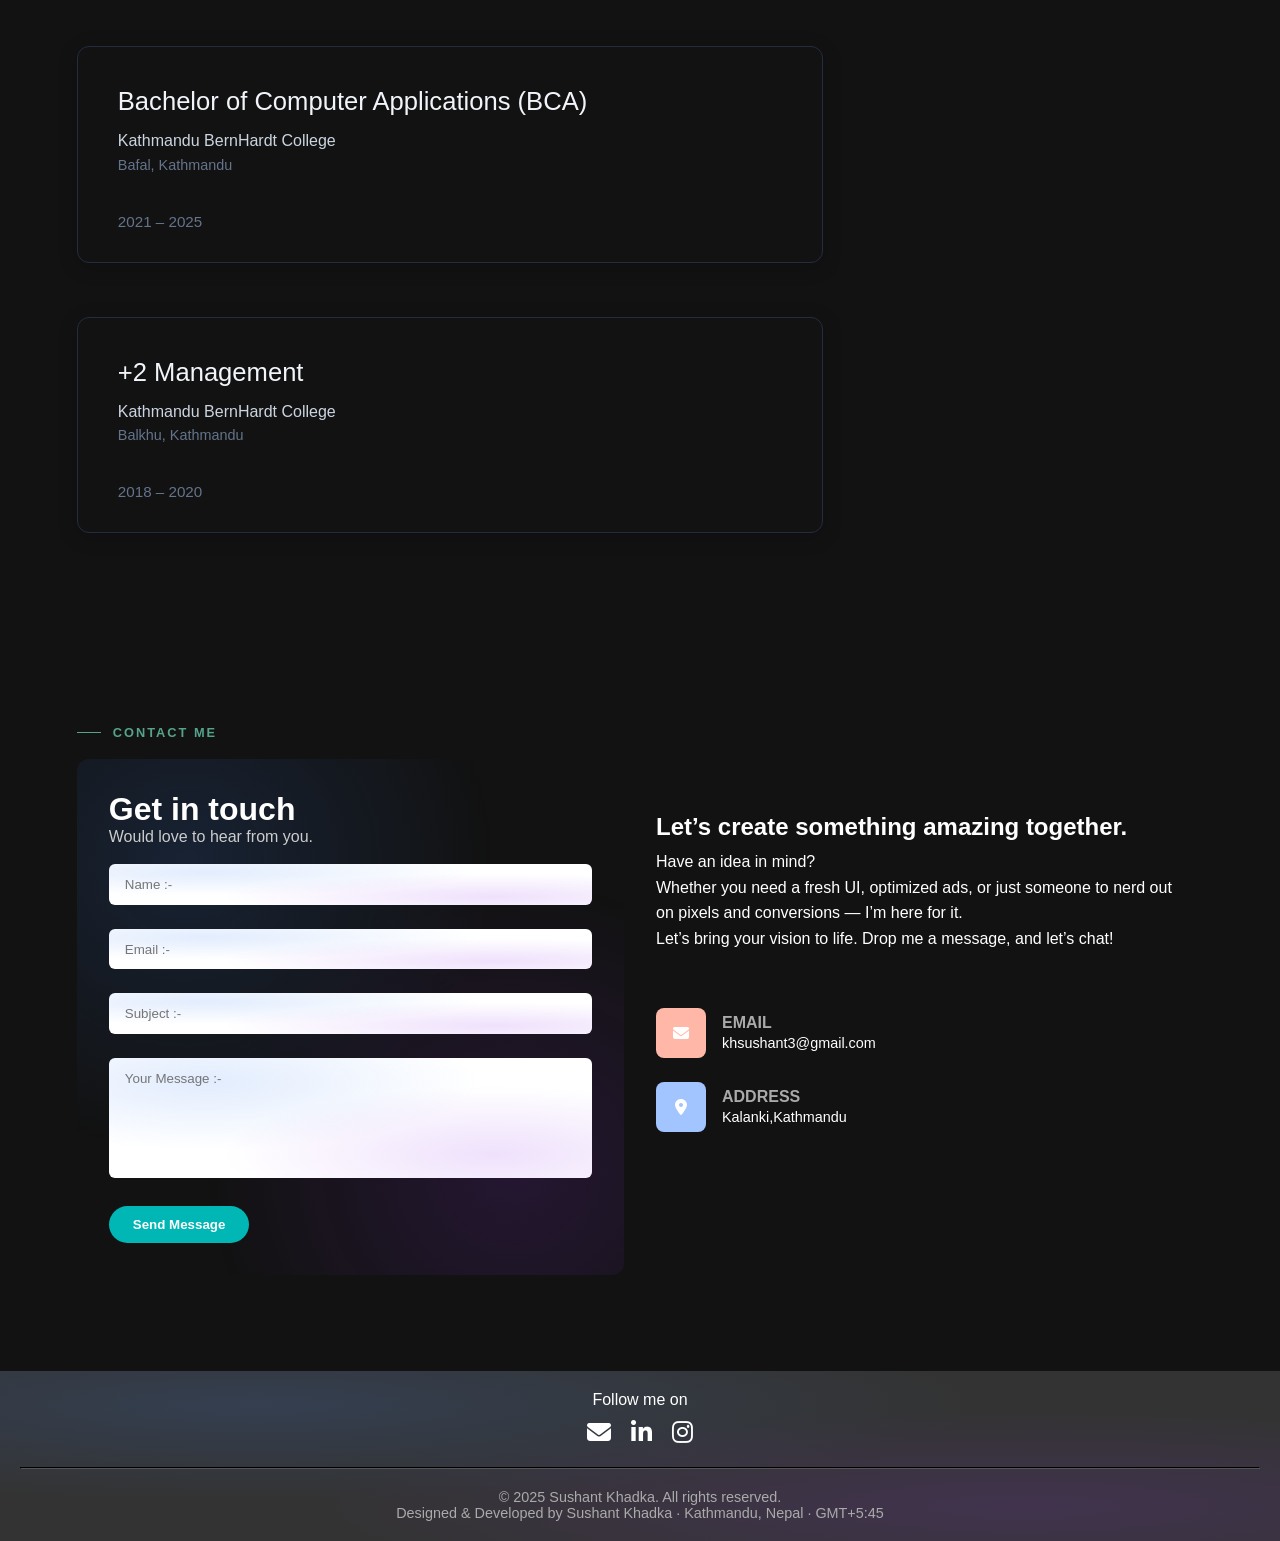
==== commit aec87312: "update" ====
--- a/index.html
+++ b/index.html
@@ -3,13 +3,14 @@
 <head>
     <meta charset="UTF-8">
     <meta name="viewport" content="width=device-width, initial-scale=1.0">
-    <title>Sushant - A Creative Front-end Developer & UI/UX Designer</title>
+    <title>Sushant - A Creative Front-end Developer & Quality Assurance</title>
     <link rel="stylesheet" href="https://cdnjs.cloudflare.com/ajax/libs/font-awesome/6.2.0/css/all.min.css">
     <link rel="stylesheet" href="style.css">
+    <script src="https://unpkg.com/lucide@latest"></script>
 </head>
 <body>
     <!-- Header & Navigation -->
-    <header>
+    <!-- <header>
         <div class="logo">
             <a href="#home">  
                 <span class="logo-text">Sushant</span>
@@ -34,13 +35,48 @@
                 <i class="fa-solid fa-bars"></i>
             </div>
         </div>
-    </header>
+    </header> -->
+    <header class="navbar-container">
+    <nav class="navbar">
+      
+      <!-- Brand Logo & Name -->
+      <a href="#" class="brand">
+       <span class="logo-box">S</span>
+        <span class="brand-name">Sushant</span>
+      </a>
+
+      <!-- Navigation Links -->
+      <ul class="nav-links">
+        <li><a href="#about">About</a></li>
+        <li><a href="#education">Education</a></li>
+        <li><a href="#experience">Experience</a></li>
+        <li><a href="#skills">Skills</a></li>
+        <li><a href="#projects">Projects</a></li>
+        <li><a href="#contact">Contact</a></li>
+      </ul>
+
+      <!-- Theme Toggle Button -->
+      <!-- <button class="theme-toggle" aria-label="Toggle theme">
+        <i data-lucide="sun"></i>
+      </button> -->
+    </nav>
+    
+  </header>
+
+  <script>
+    // Initialize Lucide Icons
+    lucide.createIcons();
+  </script>
 
     <!-- Hero Section -->
     <section class="hero" id="home">
         <div class="hero-content">
+            <div class="subtitle">
+      <span class="line"></span>
+      <span class="subtitle-text">Quality Assurance Opportunities Searching</span>
+    </div>
             <h3 class="hero-greeting">Hello, I'm Sushant Khadka,</h3>
-            <h1 class="hero-title">Front-End Developer & Graphics Designer.</h1>
+            <h1 class="hero-title">Front-End Developer & Quality Assurance.</h1>
             <div class="hero-buttons">
                 <a href="#contact" class="btn-outline">Let's Talk <i class="fa-solid fa-arrow-right"></i></a>
                  <button class="cta-button" id="downloadCV">Download CV</button> 
@@ -50,6 +86,7 @@
             </div>
         </div>
         <img src="Sushant_portfolio_images/profile.png" alt="Creative Design Illustration" class="hero-image">
+        <!-- <div class="bg-shape orange-shape"></div> -->
     </section>
 
     <!-- About Section -->
@@ -74,6 +111,10 @@
             </div>
         </div>
         <div class="about-content">
+            <div class="subtitle">
+      <span class="line"></span>
+      <span class="subtitle-text">About Me</span>
+    </div>
             <h2 class="about-title">👋Hey there!</h2>
             <p class="about-desc">Creative and detail-oriented Graphic & UI/UX Designer with front-end development expertise.<br><br><br>
                 Skilled in transforming complex ideas into visually engaging, user-friendly digital experiences. Proficient in tools like Adobe Photoshop, Figma, Canva, and Adobe Illustrator for design, with hands-on development skills in HTML, CSS, JavaScript, and responsive frameworks.<br><br><br>
@@ -89,24 +130,172 @@
 
     <!-- Skills Section -->
     <section class="skills-section">
-    <h2 class="section-title" id="skills">My Skills</h2>
-    
-    <div class="skills-container">
-    <div class="skills-list">
+        <div class="skills-container">
+           
+   
+    <!-- <div class="skills-container"> -->
+    <!-- <div class="skills-list">
       <div class="skill-item"><span>01.</span> HTML & CSS</div>
       <div class="skill-item"><span>02.</span> JavaScript</div>
       <div class="skill-item"><span>03.</span> Bootstrap</div>
       <div class="skill-item"><span>04.</span> Canva</div>
       <div class="skill-item"><span>05.</span> Git & GitHub</div>
       <div class="skill-item"><span>06.</span> Figma</div>
-      <div class="skill-item"><span>07.</span> Adobe Photoshop</div>
-      <div class="skill-item"><span>08.</span> Adobe Illustrator</div>
-    </div>
+      <div class="skill-item"><span>07.</span> Jira</div>
+      <div class="skill-item"><span>08.</span> SDLC Methodology</div>
+    </div> -->
+
+
+    <!-- Main Title -->
+     <div class="subtitle">
+      <span class="line"></span>
+      <span class="subtitle-text">Contact Me</span>
+    </div>
+    <h2 class="title">My Skills</h2>
+
+    <!-- Description -->
+    <p class="description">
+      I use these skills and tools across my QA projects, from manual & functional testing to API testing, database testing, automation, performance testing, & CI/CD.
+    </p>
+
+    <div class="container">
+    
+    <!-- Card 1 -->
+    <div class="card">
+      <h2>Testing</h2>
+      <ul>
+        <li>Manual Testing</li>
+        <li>Functional Testing</li>
+        <li>Regression Testing</li>
+        <li>API Testing</li>
+        <li>Database Testing</li>
+        <li>Performance Testing</li>
+        <li>Black Box Testing</li>
+        <li>White Box Testing</li>
+        <li>Monkey Testing</li>
+      </ul>
+    </div>
+
+    <!-- Card 2 -->
+    <div class="card">
+      <h2>Automation</h2>
+      <ul>
+        <li>Selenium</li>
+        <li>Python</li>
+        <li>UI Automation</li>
+        <li>API Automation</li>
+      </ul>
+    </div>
+
+    <!-- Card 3 -->
+    <div class="card">
+      <h2>API & Database</h2>
+      <ul>
+        <li>Postman</li>
+        <li>REST APIs</li>
+        <li>CRUD Testing</li>
+        <li>SQL</li>
+      </ul>
+    </div>
+
+    <!-- Card 4 -->
+    <div class="card">
+      <h2>Tools</h2>
+      <ul>
+        <li>Jmeter</li>
+        <li>Jira & Kanban</li>
+        <li>Git & Github</li>
+        <li>Vs Code</li>
+        <li>Pycharm</li>
+      </ul>
+    </div>
+    <div class="card">
+      <h2>Methodologies</h2>
+      <ul>
+        <li>Agile</li>
+        <li>Scrum</li>
+        <li>Waterfall</li>
+        <li>V-Model</li>
+        <li>SDLC</li>
+      </ul>
+    </div>
+    
+    <div class="card">
+      <h2>Soft Skills</h2>
+      <ul>
+        <li>Communication</li>
+        <li>Problem-Solving</li>
+        <li>Teamwork</li>
+        <li>Adaptability</li>
+      </ul> 
+    </div>
+
+    <div class="card">
+      <h2>Web Development</h2>
+      <ul>
+        <li>HTML</li>
+        <li>CSS</li>
+        <li>JavaScript</li>
+        <li>React</li>
+        <li>Node.js</li>
+        <li>Express</li>
+      </ul>
+    </div>
+
   </div>
+  <!-- </div> -->
   </section>
 
+
+<!--Education Section -->
+  <section class="education-section">
+    <!-- Subtitle with line -->
+    <div class="subtitle">
+      <span class="line"></span>
+      <span class="subtitle-text">Education</span>
+    </div>
+
+    <!-- Main Title -->
+    <h2 class="title">Academic Foundation</h2>
+
+    <!-- Description -->
+    <p class="description">
+      A strong foundation in computer applications, software<br>
+      development, & technology.
+    </p>
+
+    <!-- Content Card -->
+    <div class="card">
+      <div class="card-header">
+        <h3 class="degree-title">Bachelor of Computer Applications (BCA)</h3>
+        <p class="college-name">Kathmandu BernHardt College</p>
+        <p class="location">Bafal, Kathmandu</p>
+      </div>
+
+      <div class="card-footer">
+        <span class="duration">2021 &ndash; 2025</span>
+        <!-- <span class="cgpa">CGPA: 3.19 / 4.00</span> -->
+      </div>
+    </div>
+<br><br><br>
+    <!-- +2 Section -->
+      <div class="card">
+      <div class="card-header">
+        <h3 class="degree-title">+2 Management</h3>
+        <p class="college-name">Kathmandu BernHardt College</p>
+        <p class="location">Balkhu, Kathmandu</p>
+      </div>
+
+      <div class="card-footer">
+        <span class="duration">2018 &ndash; 2020</span>
+        <!-- <span class="cgpa">CGPA: 3.19 / 4.00</span> -->
+      </div>
+    </div>
+  </section>
+
+
     <!-- Services Section -->
-    <section class="services" id="services">
+    <!-- <section class="services" id="services">
         <h2 class="section-title">MY SERVICES</h2>
         <div class="services-grid">
             <div class="service-card web-design">
@@ -136,11 +325,11 @@
             </div>
         </div>
        
-    </section>
+    </section> -->
 
    
     <!-- Portfolio Section image size recommended 1200 × 900 px (4:3 ratio) -->
-<section class="portfolio" id="portfolio">
+<!-- <section class="portfolio" id="portfolio">
     <h2 class="section-title">My Recent Work</h2>
     <div class="portfolio-grid">
         <div class="portfolio-item" data-project="graphics Design">
@@ -161,12 +350,16 @@
                 <div class="portfolio-category">Maze Generator</div>
             </div>
         </div>
-</div>
+</div> -->
     <!-- Expandable case study container -->
    
 
     <!-- Contact Section -->
     <section class="contact" id="contact">
+        <div class="subtitle">
+      <span class="line"></span>
+      <span class="subtitle-text">Contact Me</span>
+    </div>
         <div class="contact-container">
             <div class="contact-form">
                 <h3>Get in touch</h3>
@@ -336,7 +529,7 @@
 
 <script>
    document.getElementById('downloadCV').addEventListener('click', function() {
-  window.open('Sushant_Khadka_Resume.pdf', '_blank');
+  window.open('Sushant Khadka Resume.pdf', '_blank');
 });
 
   </script>
--- a/style.css
+++ b/style.css
@@ -29,10 +29,15 @@
             color: var(--text-color);
             transition: background-color 0.3s ease, color 0.3s ease;
             overflow-x: hidden;
+            background-image: 
+    radial-gradient(at 20% 20%, rgba(59, 130, 246, 0.15) 0px, transparent 50%),
+    radial-gradient(at 80% 80%, rgba(147, 51, 234, 0.15) 0px, transparent 50%);
+  background-attachment: fixed;
+  min-height: 100vh;
         }
 
         /* Header & Navigation */
-        header {
+        /* header {
             display: flex;
             justify-content: space-between;
             align-items: center;
@@ -70,7 +75,7 @@
 
         nav ul li a:hover, nav ul li a.active {
             color: var(--primary-color);
-        }
+        }*/
 
         .cta-button {
             background-color: var(--primary-color);
@@ -99,6 +104,107 @@
             font-size: 1.5rem;
         }
 
+
+ .navbar-container {
+  width: 100%;
+  /* background-color: #13171f; Dark header container */
+  background-image: 
+    radial-gradient(at 20% 20%, rgba(59, 130, 246, 0.15) 0px, transparent 50%),
+    radial-gradient(at 80% 80%, rgba(147, 51, 234, 0.15) 0px, transparent 50%);
+    backdrop-filter: blur(50px);
+  border-bottom: 1px solid rgba(255, 255, 255, 0.05);
+  padding: 1rem 2rem;
+  position: fixed;
+  top: 0;
+  left: 0;
+  right: 0;
+  z-index: 1000;
+  
+  
+  
+}
+
+
+.navbar {
+  max-width: 1200px;
+  margin: 0 auto;
+  display: flex;
+  align-items: center;
+  justify-content: space-between;
+}
+
+/* Brand Section (Logo + Name) */
+.brand {
+  display: flex;
+  align-items: center;
+  gap: 0.75rem;
+  text-decoration: none;
+  font-weight: 600;
+}
+
+.logo-box {
+  width: 32px;
+  height: 32px;
+  background-color: #f3f0e6; /* Soft off-white / light cream */
+  color: #11151c;
+  font-weight: 600;
+  font-size: 0.9rem;
+  display: flex;
+  align-items: center;
+  justify-content: center;
+  border-radius: 8px; /* Rounded corners */
+}
+
+.brand-name {
+  font-size: 1.5rem;
+            font-weight: 700;
+            color: White;
+}
+
+/* Navigation Links */
+.nav-links {
+  display: flex;
+  align-items: center;
+  list-style: none;
+  gap: 2rem;
+}
+
+.nav-links a {
+  text-decoration: none;
+  color: #cfd3dc; /* Soft grayish-white */
+  font-size: 0.92rem;
+  font-weight: 500;
+  transition: color 0.2s ease;
+}
+
+.nav-links a:hover {
+  color: #09bd12;
+}
+
+/* Dark/Light Theme Toggle Button */
+.theme-toggle {
+  background: transparent;
+  border: 1px solid rgba(255, 255, 255, 0.15);
+  width: 36px;
+  height: 36px;
+  border-radius: 50%; /* Circle shape */
+  display: flex;
+  align-items: center;
+  justify-content: center;
+  cursor: pointer;
+  color: #e2e8f0;
+  transition: background-color 0.2s ease, border-color 0.2s ease;
+}
+
+.theme-toggle:hover {
+  background-color: rgba(255, 255, 255, 0.08);
+  border-color: rgba(255, 255, 255, 0.3);
+}
+
+.theme-toggle i {
+  width: 18px;
+  height: 18px;
+}
         /* Hero Section */
         .hero {
             display: flex;
@@ -151,7 +257,7 @@
             color: var(--bg-color);
         }
 
-       /* .hero-image {
+       .hero-image {
             position: absolute;
             right: 20%;
             top: 50%;
@@ -159,7 +265,7 @@
             width: 20%;
             z-index: 1;
             border-radius: 3%;
-        }  */
+        } 
         .hero-image {
     position: absolute;
     right: 20%;
@@ -416,10 +522,11 @@
 }
 
 .skills-container {
-      background-color: #1a1a1a;
+      /* background-color: #1a1a1a; */
       padding: 40px 60px;
-      border-radius: 12px;
-      box-shadow: 0 8px 25px rgba(0, 0, 0, 0.5);
+      /* border-radius: 12px;
+      box-shadow: 0 8px 25px rgba(0, 0, 0, 0.5); */
+      margin: 100px auto;
     }
 
     .skills-list {
@@ -451,6 +558,61 @@
         align-items: center;
         gap: 15px;
       }
+    }
+
+    .container {
+      display: flex;
+      gap: 1.8rem;
+      max-width: 1300px;
+      width: 100%;
+      flex-wrap: wrap;
+    }
+
+    .card {
+      /* background-color: #1e293b; */
+      background-image: 
+    radial-gradient(at 20% 20%, rgba(59, 130, 246, 0.15) 0px, transparent 50%),
+    radial-gradient(at 80% 80%, rgba(147, 51, 234, 0.15) 0px, transparent 50%);
+      border: 1px solid #334155;
+      border-radius: 12px;
+      padding: 2.25rem 1.75rem;
+      flex: 1;
+      min-width: 240px;
+      box-shadow: 0 4px 6px -1px rgba(0, 0, 0, 0.1);
+    }
+
+    .card h2 {
+      color: #ffffff;
+      font-family: 'Segoe UI', Tahoma, Geneva, Verdana, sans-serif;
+      font-size: 1.5rem;
+      font-weight: 600;
+      margin-bottom: 1rem;
+      padding-bottom: 0.85rem;
+      border-bottom: 1px solid #334155;
+    }
+
+    .card ul {
+      list-style-type: none;
+    }
+
+    .card li {
+      color: #cbd5e1;
+      font-size: 1rem;
+      margin-bottom: 1rem;
+      display: flex;
+      align-items: center;
+    }
+
+    .card li:last-child {
+      margin-bottom: 0;
+    }
+
+    .card li::before {
+      content: "•";
+      color: #38bdf8;
+      font-weight: bold;
+      font-size: 1.2rem;
+      margin-right: 0.75rem;
     }
     
 /* Keep your existing portfolio styles and add these new ones */
@@ -796,7 +958,10 @@
         }
 
         .contact-form {
-            background-color: #333;
+            /* background-color: #333; */
+            background-image: 
+    radial-gradient(at 20% 20%, rgba(59, 130, 246, 0.15) 0px, transparent 50%),
+    radial-gradient(at 80% 80%, rgba(147, 51, 234, 0.15) 0px, transparent 50%);
             padding: 2rem;
             border-radius: 12px;
         }
@@ -810,8 +975,11 @@
             padding: 0.8rem 1rem;
             border: none;
             border-radius: 6px;
-            background-color: #444;
-            color: white;
+            /* background-color: #444; */
+            background-image: 
+    radial-gradient(at 20% 20%, rgba(59, 130, 246, 0.15) 0px, transparent 50%),
+    radial-gradient(at 80% 80%, rgba(147, 51, 234, 0.15) 0px, transparent 50%);
+            /* color: white; */
         }
 
         textarea.form-control {
@@ -870,7 +1038,10 @@
         footer {
             padding: 2rem 6%;
             text-align: center;
-            border-top: 1px solid #444;
+            /* border-top: 1px solid #444; */
+            background-image: 
+    radial-gradient(at 20% 20%, rgba(59, 130, 246, 0.15) 0px, transparent 50%),
+    radial-gradient(at 80% 80%, rgba(147, 51, 234, 0.15) 0px, transparent 50%);
         }
 
         .social-links {
@@ -1229,3 +1400,130 @@
   font-weight: 500;
   color: white;
 }
+
+
+
+/*Education Section Styles */
+
+.education-section {
+  width: 100%;
+  max-width: 900px;
+  align-items: center;
+  padding: 6rem 6%
+
+
+}
+
+/* Subtitle with Horizontal Line */
+.subtitle {
+  display: flex;
+  align-items: center;
+  gap: 12px;
+  margin-bottom: 1.2rem;
+}
+
+.subtitle .line {
+  width: 24px;
+  height: 1px;
+  background-color: #55a38b; /* Accent green color */
+}
+
+.subtitle .subtitle-text {
+  color: #55a38b;
+  font-size: 0.8rem;
+  font-weight: 600;
+  letter-spacing: 2px;
+  text-transform: uppercase;
+}
+
+/* Main Heading */
+.title {
+  font-family: 'Segoe UI', Tahoma, Geneva, Verdana, sans-serif;
+  font-size: 3rem;
+  font-weight: 700;
+  color: #e2e8f0;
+  margin-bottom: 1rem;
+  letter-spacing: 0.5px;
+}
+
+/* Description Text */
+.description {
+  color: #cbd5e1;
+  font-size: 1.05rem;
+  line-height: 1.6;
+  font-weight: 300;
+  margin-bottom: 2.5rem;
+}
+
+/* Card Container */
+.card {
+  /* background-color: #171d28; Slightly lighter dark shade */
+  background-image: 
+    radial-gradient(at 20% 20%, rgba(59, 130, 246, 0.15) 0px, transparent 50%),
+    radial-gradient(at 80% 80%, rgba(147, 51, 234, 0.15) 0px, transparent 50%);
+  background-attachment: fixed;
+  border: 1px solid #232d3d;
+  border-radius: 12px;
+  padding: 2.5rem 2.5rem 2rem 2.5rem;
+  box-shadow: 0 4px 20px rgba(0, 0, 0, 0.2);
+
+}
+
+/* Card Degree Title */
+.degree-title {
+  font-family: 'Segoe UI', Tahoma, Geneva, Verdana, sans-serif;
+  font-size: 1.6rem;
+  font-weight: 500;
+  color: #f1f5f9;
+  margin-bottom: 1rem;
+}
+
+/* College & Location Info */
+.college-name {
+  color: #cbd5e1;
+  font-size: 1rem;
+  margin-bottom: 0.4rem;
+  font-weight: 400;
+}
+
+.location {
+  color: #64748b;
+  font-size: 0.9rem;
+  margin-bottom: 2.5rem;
+}
+
+/* Card Footer (Duration & CGPA) */
+.card-footer {
+  display: flex;
+  justify-content: space-between;
+  align-items: center;
+  font-size: 0.95rem;
+  color: #818cf8; /* Light slate muted color */
+}
+
+.duration {
+  color: #64748b;
+}
+
+.cgpa {
+  color: #94a3b8;
+  font-weight: 500;
+}
+
+/* Responsive adjustments for mobile screens */
+@media (max-width: 640px) {
+  .title {
+    font-size: 2.2rem;
+  }
+
+  .card {
+    padding: 1.5rem;
+
+  }
+
+  .card-footer {
+    flex-direction: column;
+    align-items: flex-start;
+    gap: 0.5rem;
+  }
+}
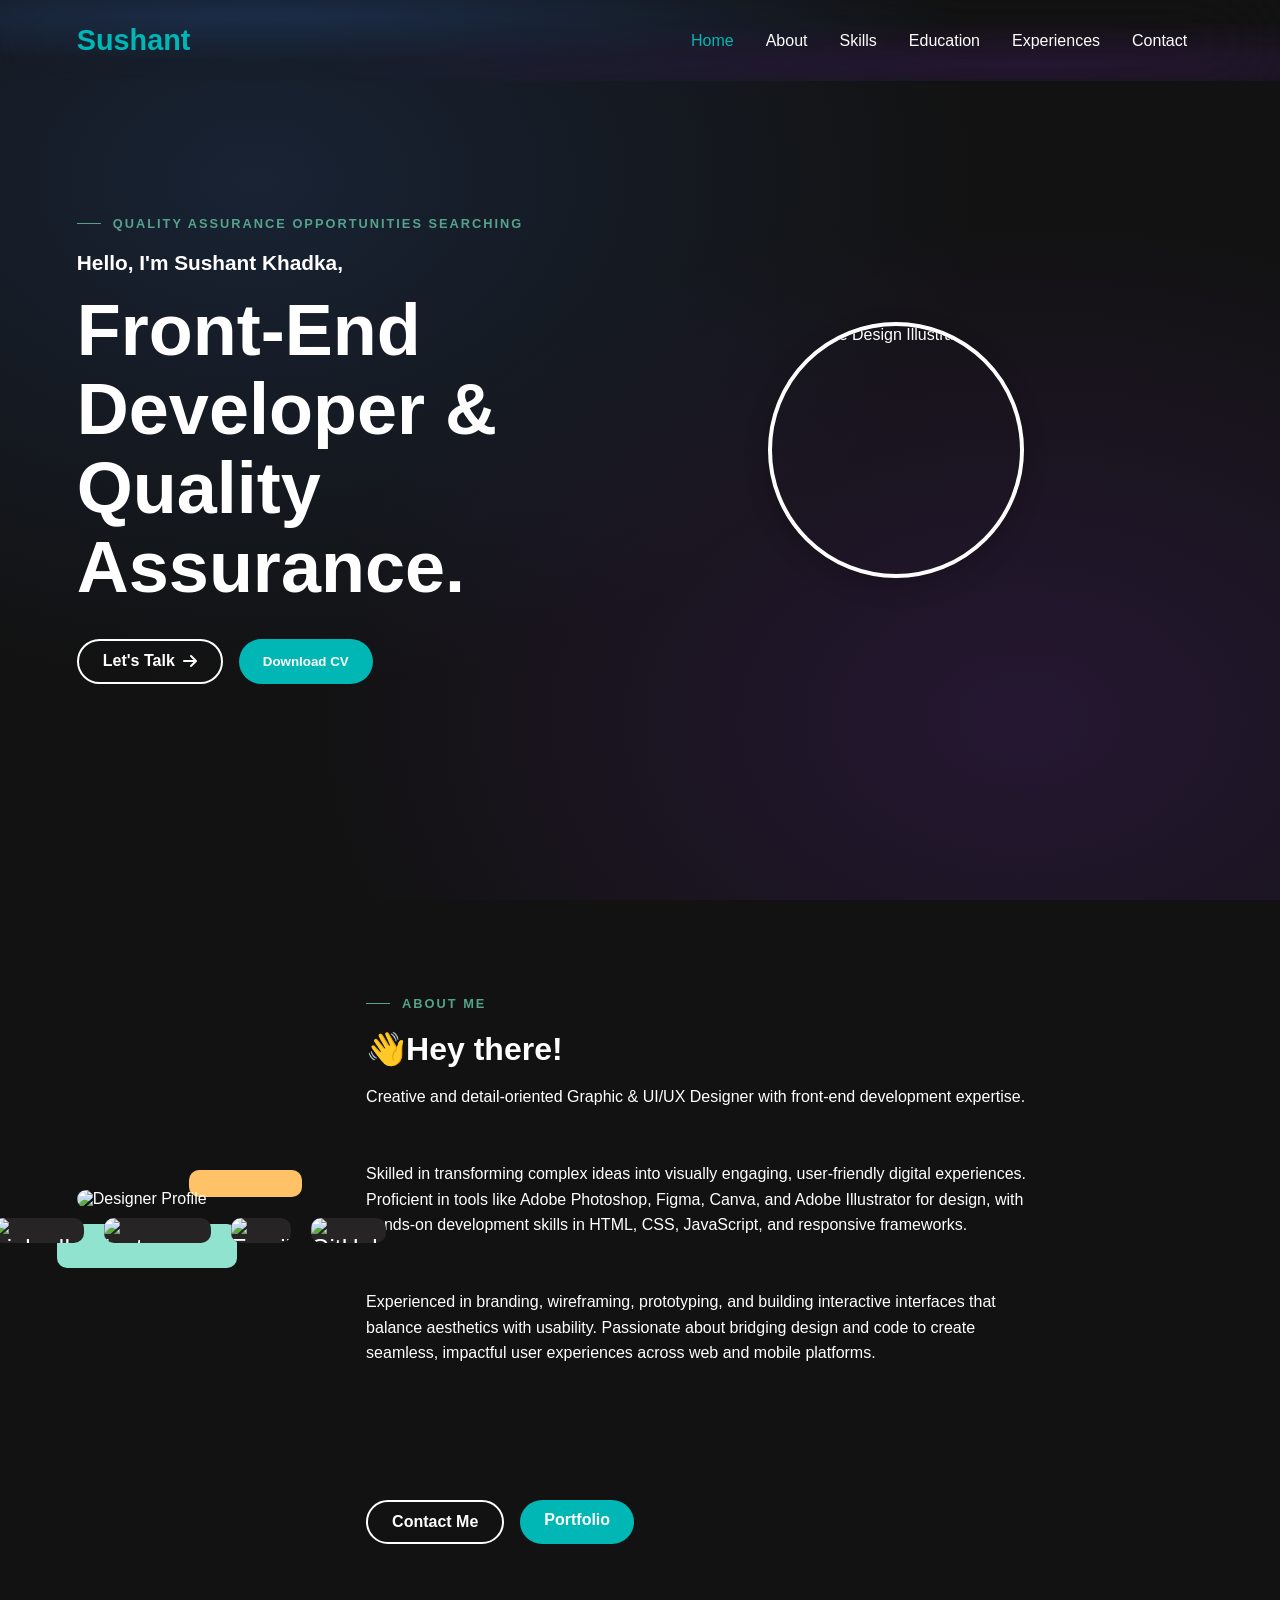
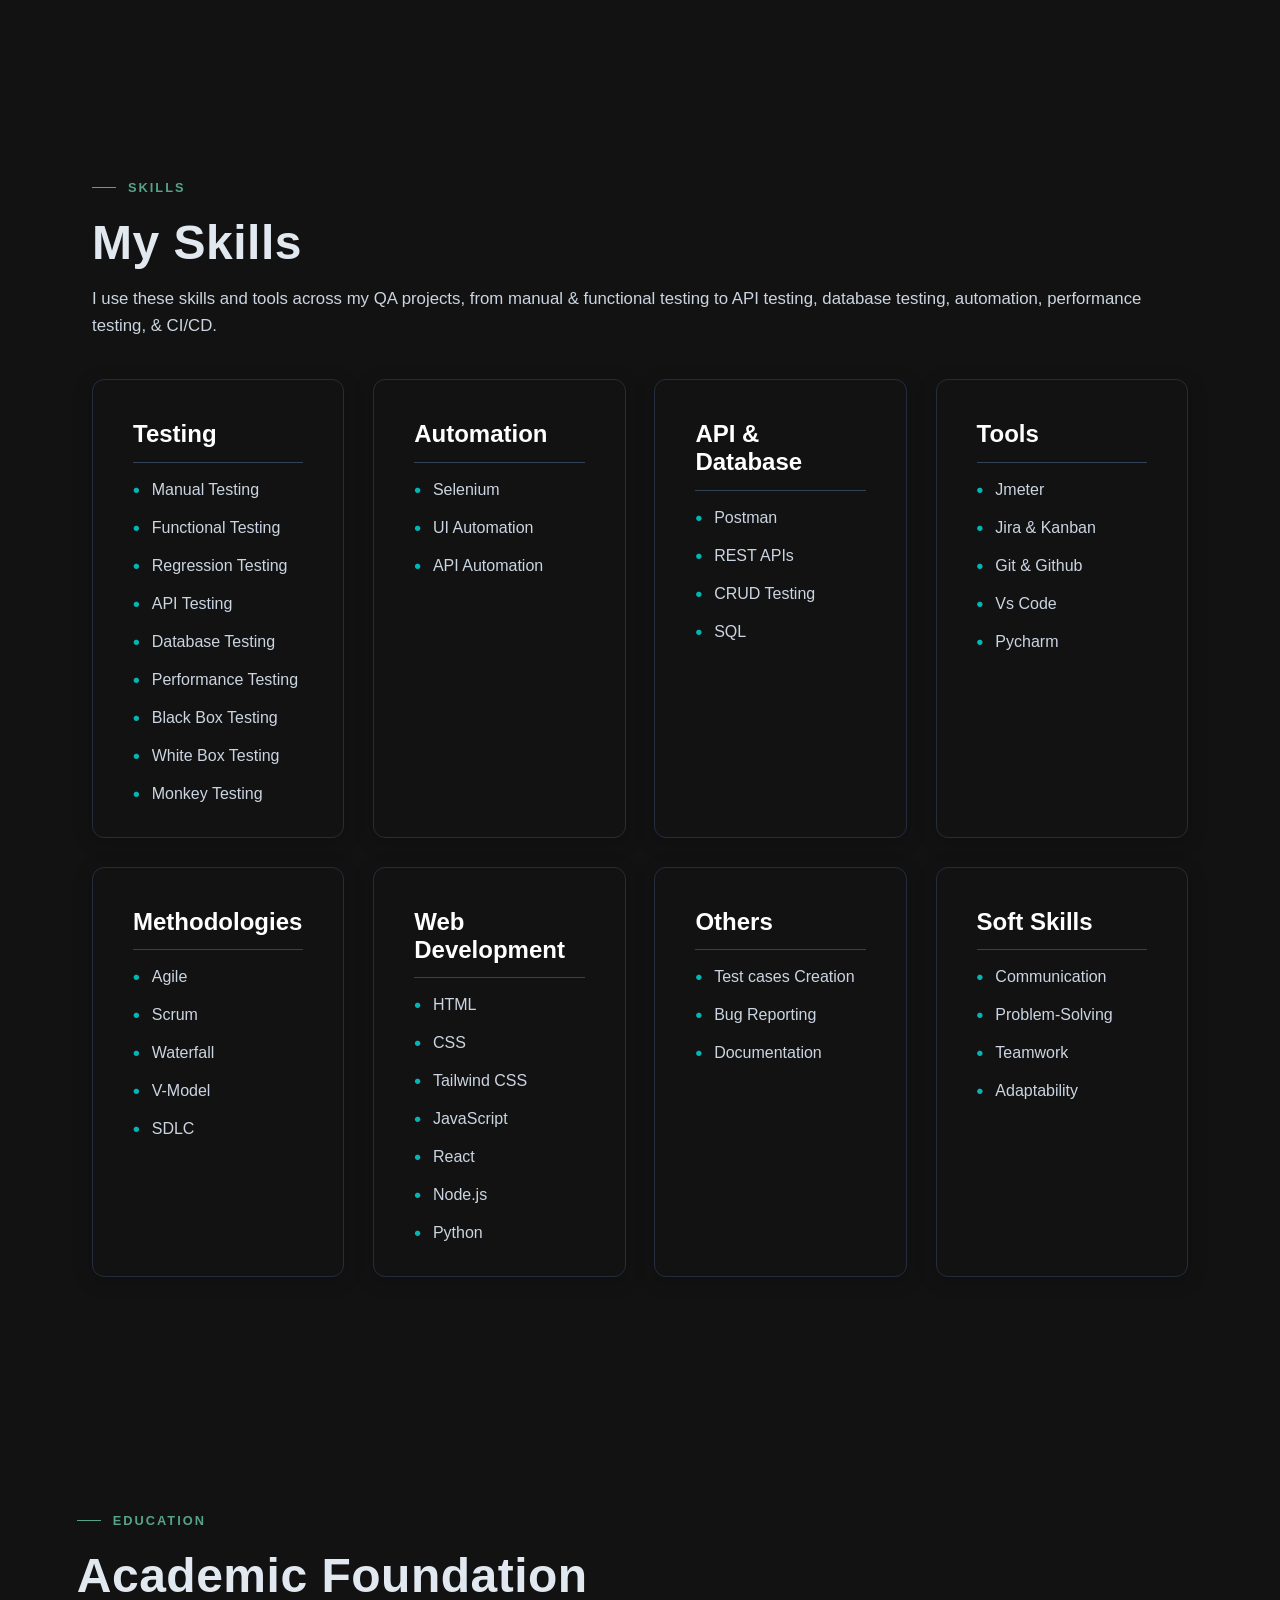
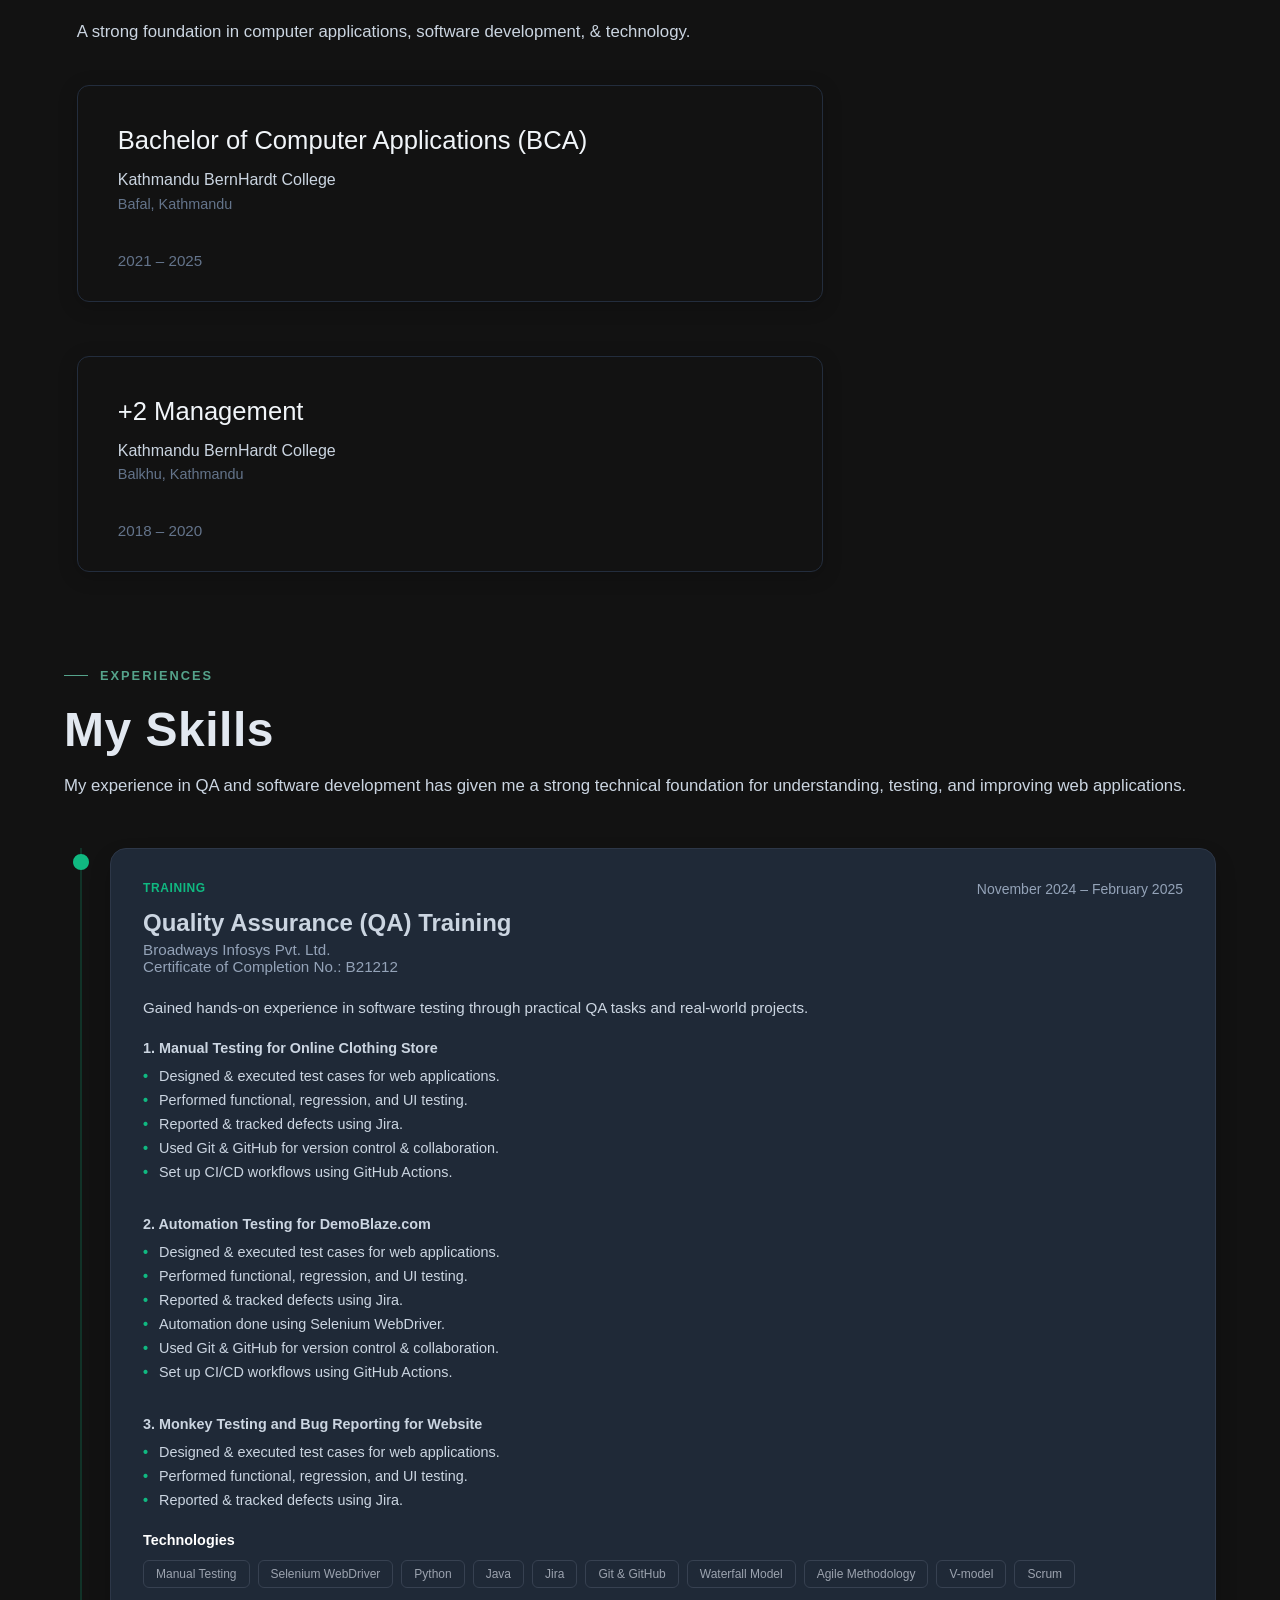
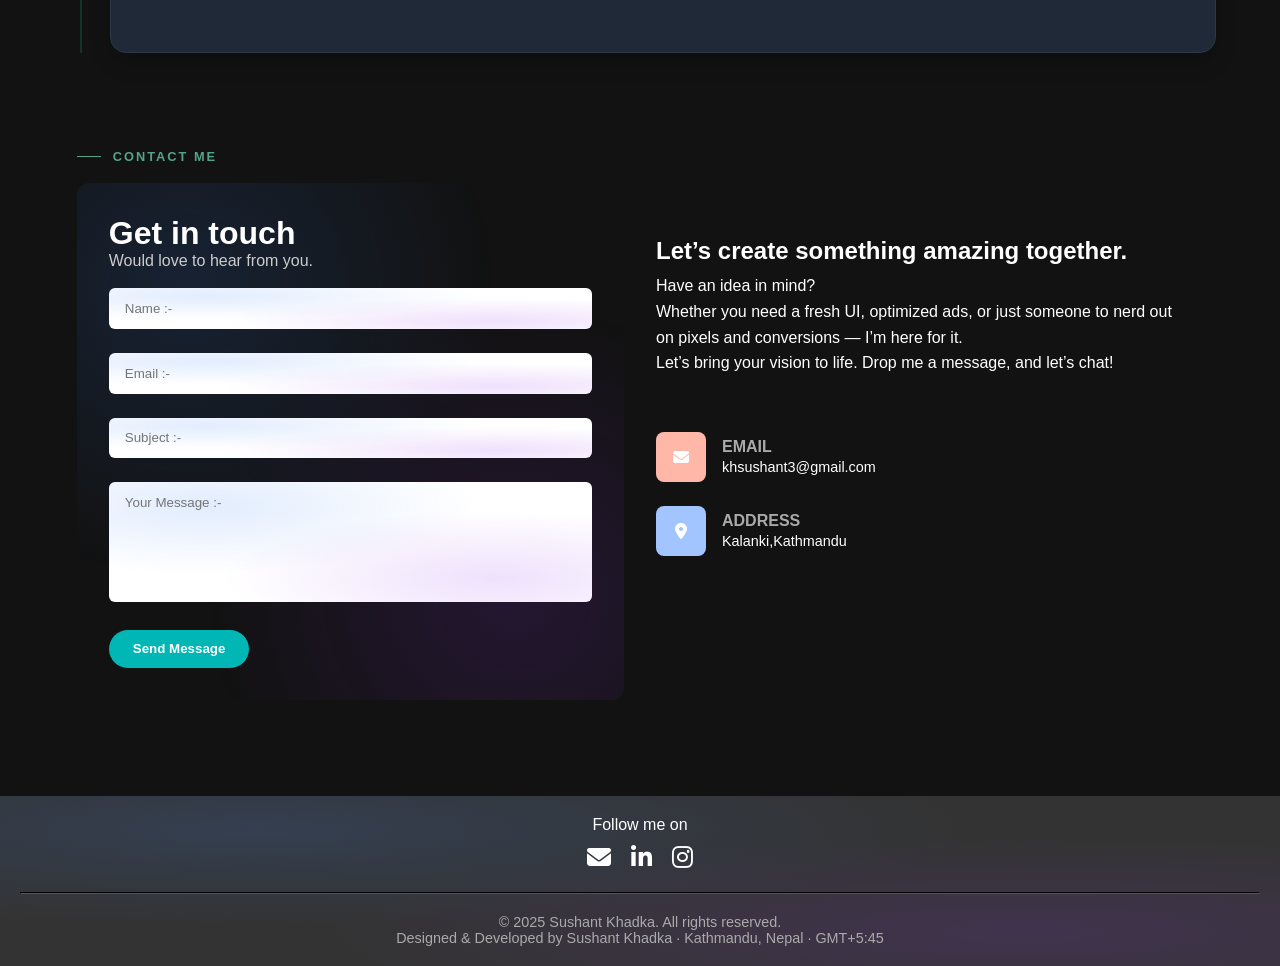
==== commit ba8edb5d: "minor updated" ====
--- a/index.html
+++ b/index.html
@@ -10,7 +10,7 @@
 </head>
 <body>
     <!-- Header & Navigation -->
-    <!-- <header>
+     <header>
         <div class="logo">
             <a href="#home">  
                 <span class="logo-text">Sushant</span>
@@ -22,51 +22,23 @@
                 <li><a href="#home" class="active">Home</a></li>
                 <li><a href="#about">About</a></li>
                 <li><a href="#skills">Skills</a></li>
-                <li><a href="#services">Service</a></li>
-                <li><a href="#portfolio">Projects</a></li>
+                <li><a href="#education">Education</a></li>
+                <li><a href="#experience">Experiences</a></li>
+                <li><a href="#contact">Contact</a></li>
+                <!-- <li><a href="#portfolio">Projects</a></li> -->
             </ul>
         </nav>
-        <div style="display: flex; align-items: center;">
+        <!-- <div style="display: flex; align-items: center;">
             <a href="#contact" class="cta-button">Contact</a>
             <div class="mode-toggle" id="mode-toggle">
-                <i class="fa-solid fa-moon"></i>
-            </div>
+              <i class="fa-solid fa-moon"></i>
+            </div> -->
             <div class="hamburger" id="hamburger">
                 <i class="fa-solid fa-bars"></i>
             </div>
         </div>
-    </header> -->
-    <header class="navbar-container">
-    <nav class="navbar">
-      
-      <!-- Brand Logo & Name -->
-      <a href="#" class="brand">
-       <span class="logo-box">S</span>
-        <span class="brand-name">Sushant</span>
-      </a>
-
-      <!-- Navigation Links -->
-      <ul class="nav-links">
-        <li><a href="#about">About</a></li>
-        <li><a href="#education">Education</a></li>
-        <li><a href="#experience">Experience</a></li>
-        <li><a href="#skills">Skills</a></li>
-        <li><a href="#projects">Projects</a></li>
-        <li><a href="#contact">Contact</a></li>
-      </ul>
-
-      <!-- Theme Toggle Button -->
-      <!-- <button class="theme-toggle" aria-label="Toggle theme">
-        <i data-lucide="sun"></i>
-      </button> -->
-    </nav>
+    </header>
     
-  </header>
-
-  <script>
-    // Initialize Lucide Icons
-    lucide.createIcons();
-  </script>
 
     <!-- Hero Section -->
     <section class="hero" id="home">
@@ -97,16 +69,19 @@
             <div class="bg-shape orange-shape"></div>
           <!-- Add this where you want your social icons to appear -->
 <div class="social-icons">
-    <a href="" target="_blank" rel="noopener noreferrer">
+    <a href="https://www.linkedin.com/in/sushant-khadka-159108231/" target="_blank" rel="noopener noreferrer">
       <img src="Sushant_portfolio_images/icons8-linkedin-48.png" alt="LinkedIn" class="social-icon">
     </a>
     
-    <a href="" target="_blank" rel="noopener noreferrer">
+    <a href="https://www.instagram.com/_sushantkdk_/" target="_blank" rel="noopener noreferrer">
       <img src="Sushant_portfolio_images/icons8-instagram-logo-48.png" alt="Instagram" class="social-icon">
     </a>
     <a href="mailto:khsushant3@gmail.com" target="_blank">
         <img src="Sushant_portfolio_images/icons8-gmail-48.png" alt="Email Me" class="social-icon">
     </a>
+    <a href="https://github.com/KhadkaSushant" target="_blank" rel="noopener noreferrer">
+      <img src="Sushant_portfolio_images/github.webp" alt="GitHub" class="social-icon">
+    </a>
   </div>
             </div>
         </div>
@@ -129,7 +104,7 @@
     </section>
 
     <!-- Skills Section -->
-    <section class="skills-section">
+    <section class="skills-section" id="skills">
         <div class="skills-container">
            
    
@@ -149,7 +124,7 @@
     <!-- Main Title -->
      <div class="subtitle">
       <span class="line"></span>
-      <span class="subtitle-text">Contact Me</span>
+      <span class="subtitle-text">Skills</span>
     </div>
     <h2 class="title">My Skills</h2>
 
@@ -181,7 +156,6 @@
       <h2>Automation</h2>
       <ul>
         <li>Selenium</li>
-        <li>Python</li>
         <li>UI Automation</li>
         <li>API Automation</li>
       </ul>
@@ -220,6 +194,28 @@
       </ul>
     </div>
     
+  <div class="card">
+      <h2>Web Development</h2>
+      <ul>
+        <li>HTML</li>
+        <li>CSS</li>
+        <li>Tailwind CSS</li>
+        <li>JavaScript</li>
+        <li>React</li>
+        <li>Node.js</li>
+        <li>Python</li>
+      </ul>
+    </div>
+
+<div class="card">
+      <h2>Others</h2>
+      <ul>
+        <li>Test cases Creation</li>
+        <li>Bug Reporting</li>
+        <li>Documentation</li>
+      </ul> 
+    </div>
+
     <div class="card">
       <h2>Soft Skills</h2>
       <ul>
@@ -230,17 +226,6 @@
       </ul> 
     </div>
 
-    <div class="card">
-      <h2>Web Development</h2>
-      <ul>
-        <li>HTML</li>
-        <li>CSS</li>
-        <li>JavaScript</li>
-        <li>React</li>
-        <li>Node.js</li>
-        <li>Express</li>
-      </ul>
-    </div>
 
   </div>
   <!-- </div> -->
@@ -248,7 +233,7 @@
 
 
 <!--Education Section -->
-  <section class="education-section">
+  <section class="education-section" id="education">
     <!-- Subtitle with line -->
     <div class="subtitle">
       <span class="line"></span>
@@ -260,8 +245,7 @@
 
     <!-- Description -->
     <p class="description">
-      A strong foundation in computer applications, software<br>
-      development, & technology.
+      A strong foundation in computer applications, software development, & technology.
     </p>
 
     <!-- Content Card -->
@@ -294,6 +278,106 @@
   </section>
 
 
+
+  <div class="experience-container" id="experience">
+        <!-- Section Header -->
+        <div class="section-header">
+            <div class="subtitle">
+      <span class="line"></span>
+      <span class="subtitle-text">Experiences</span>
+    </div>
+            <h2 class="title">My Skills</h2>
+
+    <!-- Description -->
+    <p class="description">
+     My experience in QA and software development has given me a strong technical foundation for understanding, testing, and improving web applications.
+    </p>
+          </div>
+
+        <!-- Timeline -->
+        <div class="timeline">
+
+            <!-- Timeline Item 1 -->
+            <div class="timeline-item">
+                <div class="timeline-dot">
+                    <div class="timeline-dot-inner"></div>
+                </div>
+
+                <div class="experience-card">
+                    <div class="card-top">
+                        <span class="role-type">Training</span>
+                        <div class="role-meta">
+                            <span class="role-date">November 2024 – February 2025</span>
+                            <!-- <span class="role-location">Sankhamul, Kathmandu</span> -->
+                        </div>
+                    </div>
+
+                    <h3 class="role-title">Quality Assurance (QA) Training</h3>
+                    <p class="company-name">Broadways Infosys Pvt. Ltd.<br>
+                      Certificate of Completion No.: B21212
+                    </p>
+
+                    <p class="card-summary">
+                        Gained hands-on experience in software testing through practical QA tasks and real-world projects.
+                    </p>
+
+                    <div class="tasks-container">
+                        <h4 class="tasks-heading">1. Manual Testing for Online Clothing Store</h4>
+                        <ul class="tasks-list">
+                            <li>Designed & executed test cases for web applications.</li>
+                            <li>Performed functional, regression, and UI testing.</li>
+                            <li>Reported & tracked defects using Jira.</li>
+                            <li>Used Git & GitHub for version control & collaboration.</li>
+                            <li>Set up CI/CD workflows using GitHub Actions.</li>
+                        </ul><br><br>
+                         <h4 class="tasks-heading">2. Automation Testing for DemoBlaze.com</h4>
+                        <ul class="tasks-list">
+                            <li>Designed & executed test cases for web applications.</li>
+                            <li>Performed functional, regression, and UI testing.</li>
+                            <li>Reported & tracked defects using Jira.</li>
+                            <li>Automation done using Selenium WebDriver.</li>
+                            <li>Used Git & GitHub for version control & collaboration.</li>
+                            <li>Set up CI/CD workflows using GitHub Actions.</li>
+                        </ul><br><br>
+                        <h4 class="tasks-heading">3. Monkey Testing and Bug Reporting for Website</h4>
+                        <ul class="tasks-list">
+                            <li>Designed & executed test cases for web applications.</li>
+                            <li>Performed functional, regression, and UI testing.</li>
+                            <li>Reported & tracked defects using Jira.</li>
+                        </ul>
+                         
+                    </div>
+
+                    <div class="tech-container">
+                        <h4 class="tech-heading">Technologies</h4>
+                        <div class="tech-badges">
+                            <span class="badge">Manual Testing</span>
+                            <span class="badge">Selenium WebDriver</span>
+                            <span class="badge">Python</span>
+                            <span class="badge">Java</span>
+                            <span class="badge">Jira</span>
+                            <span class="badge">Git & GitHub</span>
+                            <span class="badge">Waterfall Model</span>
+                            <span class="badge">Agile Methodology</span>
+                            <span class="badge">V-model</span>
+                            <span class="badge">Scrum</span>
+                        </div>
+                    </div>
+
+                    <!-- <div>
+                        <a href="#" class="btn-certificate">
+                            View Certificate
+                            <svg viewBox="0 0 24 24">
+                                <path d="M10 6H6a2 2 0 00-2 2v10a2 2 0 002 2h10a2 2 0 002-2v-4M14 4h6m0 0v6m0-6L10 14"></path>
+                            </svg>
+                        </a>
+                    </div> -->
+                </div>
+            </div>
+
+
+</div>
+</div>
     <!-- Services Section -->
     <!-- <section class="services" id="services">
         <h2 class="section-title">MY SERVICES</h2>
@@ -532,6 +616,7 @@
   window.open('Sushant Khadka Resume.pdf', '_blank');
 });
 
+
   </script>
 <script>
     const form = document.getElementById('contact-form');
--- a/style.css
+++ b/style.css
@@ -37,7 +37,7 @@
         }
 
         /* Header & Navigation */
-        /* header {
+        header {
             display: flex;
             justify-content: space-between;
             align-items: center;
@@ -47,7 +47,11 @@
             left: 0;
             right: 0;
             z-index: 1000;
-            background-color: var(--bg-color);
+            /* background-color: var(--bg-color); */
+            background-image: 
+    radial-gradient(at 20% 20%, rgba(59, 130, 246, 0.15) 0px, transparent 50%),
+    radial-gradient(at 80% 80%, rgba(147, 51, 234, 0.15) 0px, transparent 50%);
+    backdrop-filter: blur(50px);
             transition: background-color 0.3s ease;
         }
 
@@ -75,7 +79,29 @@
 
         nav ul li a:hover, nav ul li a.active {
             color: var(--primary-color);
-        }*/
+        }
+
+       nav ul li a {
+  text-decoration: none;
+  position: relative;
+  overflow: hidden;
+}
+
+nav ul li a::after {
+  content: "";
+  position: absolute;
+  left: 0;
+  bottom: 20px;
+  height: 2px;
+  background-color: var(--primary-color);
+  width: 0%;
+  transition: width 0.3s ease;
+}
+
+nav ul li a:hover::after {
+  width: 100%;
+  animation: heartbeat116 1.5s ease-in-out 0.3s infinite;
+}
 
         .cta-button {
             background-color: var(--primary-color);
@@ -527,6 +553,7 @@
       /* border-radius: 12px;
       box-shadow: 0 8px 25px rgba(0, 0, 0, 0.5); */
       margin: 100px auto;
+      width: 95%;
     }
 
     .skills-list {
@@ -609,12 +636,13 @@
 
     .card li::before {
       content: "•";
-      color: #38bdf8;
+      color: var(--primary-color);;
       font-weight: bold;
       font-size: 1.2rem;
       margin-right: 0.75rem;
     }
     
+
 /* Keep your existing portfolio styles and add these new ones */
 /* Case Study Container */
 .case-study-container {
@@ -1466,6 +1494,7 @@
   border-radius: 12px;
   padding: 2.5rem 2.5rem 2rem 2.5rem;
   box-shadow: 0 4px 20px rgba(0, 0, 0, 0.2);
+  
 
 }
 
@@ -1526,4 +1555,244 @@
     align-items: flex-start;
     gap: 0.5rem;
   }
-}+}
+
+
+/* Experience Section Styles */
+/* Container */
+        .experience-container {
+            max-width: 90%;
+            margin: 0 auto;
+        }
+
+        /* Section Header */
+        .section-header {
+            margin-bottom: 48px;
+        }
+
+        .section-tag {
+            color: #10b981;
+            font-size: 0.75rem;
+            font-weight: 700;
+            letter-spacing: 0.15em;
+            text-transform: uppercase;
+        }
+
+        .section-title {
+            font-family: Georgia, serif;
+            font-size: 2.25rem;
+            color: #cbd5e1;
+            margin-top: 8px;
+            margin-bottom: 16px;
+        }
+
+        .section-desc {
+            font-size: 1rem;
+            color: #94a3b8;
+            max-width: 540px;
+        }
+
+        /* Timeline Layout */
+        .timeline {
+            position: relative;
+            border-left: 2px solid rgba(16, 185, 129, 0.2);
+            margin-left: 16px;
+            padding-left: 28px;
+        }
+
+        .timeline-item {
+            position: relative;
+            margin-bottom: 48px;
+        }
+
+        .timeline-item:last-child {
+            margin-bottom: 0;
+        }
+
+        /* Timeline Dot */
+        .timeline-dot {
+            position: absolute;
+            left: -37px;
+            top: 6px;
+            width: 16px;
+            height: 16px;
+            border-radius: 50%;
+            background-color: #10b981;
+            border: 2px solid #10b981;
+            display: flex;
+            align-items: center;
+            justify-content: center;
+        }
+
+        .timeline-dot-inner {
+            width: 6px;
+            height: 6px;
+            border-radius: 50%;
+            background-color: #10b981;
+        }
+
+        /* Experience Card */
+        .experience-card {
+            background-color: #1f2937;
+            border: 1px solid #2d3748;
+            border-radius: 16px;
+            padding: 32px;
+            box-shadow: 0 10px 25px -5px rgba(0, 0, 0, 0.3);
+        }
+
+        .card-top {
+            display: flex;
+            justify-content: space-between;
+            align-items: flex-start;
+            margin-bottom: 12px;
+            gap: 16px;
+        }
+
+        .role-type {
+            color: #10b981;
+            font-size: 0.75rem;
+            font-weight: 700;
+            letter-spacing: 0.05em;
+            text-transform: uppercase;
+        }
+
+        .role-meta {
+            text-align: right;
+            font-size: 0.875rem;
+        }
+
+        .role-date {
+            display: block;
+            color: #94a3b8;
+        }
+
+        .role-location {
+            color: #94a3b8;
+            font-size: 0.8rem;
+        }
+
+        .role-title {
+            font-size: 1.5rem;
+            color: #cbd5e1;
+            font-weight: 700;
+            margin-bottom: 4px;
+        }
+
+        .company-name {
+            font-size: 0.95rem;
+            color: #94a3b8;
+            font-weight: 500;
+            margin-bottom: 24px;
+        }
+
+        .card-summary {
+            font-size: 0.95rem;
+            color: #cbd5e1;
+            margin-bottom: 24px;
+        }
+
+        /* Task List */
+        .tasks-container {
+            margin-bottom: 24px;
+        }
+
+        .tasks-heading {
+            font-size: 0.9rem;
+            color: #cbd5e1;
+            font-weight: 600;
+            margin-bottom: 12px;
+        }
+
+        .tasks-list {
+            list-style: none;
+            display: flex;
+            flex-direction: column;
+            gap: 8px;
+        }
+
+        .tasks-list li {
+            font-size: 0.9rem;
+            color: #cbd5e1;
+            position: relative;
+            padding-left: 16px;
+        }
+
+        .tasks-list li::before {
+            content: "•";
+            color: #10b981; /* Green bullet */
+            position: absolute;
+            left: 0;
+            font-weight: bold;
+        }
+
+        /* Tech Badges */
+        .tech-container {
+            margin-bottom: 32px;
+        }
+
+        .tech-heading {
+            font-size: 0.9rem;
+            color: var(--text-main);
+            font-weight: 600;
+            margin-bottom: 12px;
+        }
+
+        .tech-badges {
+            display: flex;
+            flex-wrap: wrap;
+            gap: 8px;
+        }
+
+        .badge {
+            background-color: #1f2937;
+            border: 1px solid #374151;
+            color: #9ca3af;
+            font-size: 0.75rem;
+            padding: 6px 12px;
+            border-radius: 6px;
+            font-weight: 500;
+        }
+
+        /* Certificate Button */
+        .btn-certificate {
+            display: inline-flex;
+            align-items: center;
+            gap: 8px;
+            background-color: var(--bg-tag);
+            border: 1px solid var(--border-color);
+            color: var(--text-main);
+            padding: 10px 16px;
+            border-radius: 8px;
+            font-size: 0.875rem;
+            font-weight: 500;
+            text-decoration: none;
+            transition: background-color 0.2s ease;
+        }
+
+        .btn-certificate:hover {
+            background-color: #222e4d;
+        }
+
+        .btn-certificate svg {
+            width: 16px;
+            height: 16px;
+            fill: none;
+            stroke: currentColor;
+            stroke-width: 2;
+            stroke-linecap: round;
+            stroke-linejoin: round;
+        }
+
+        /* Responsive Design adjustments */
+        @media (max-width: 640px) {
+            .card-top {
+                flex-direction: column;
+                align-items: flex-start;
+            }
+            .role-meta {
+                text-align: left;
+            }
+            .experience-card {
+                padding: 20px;
+            }
+        }
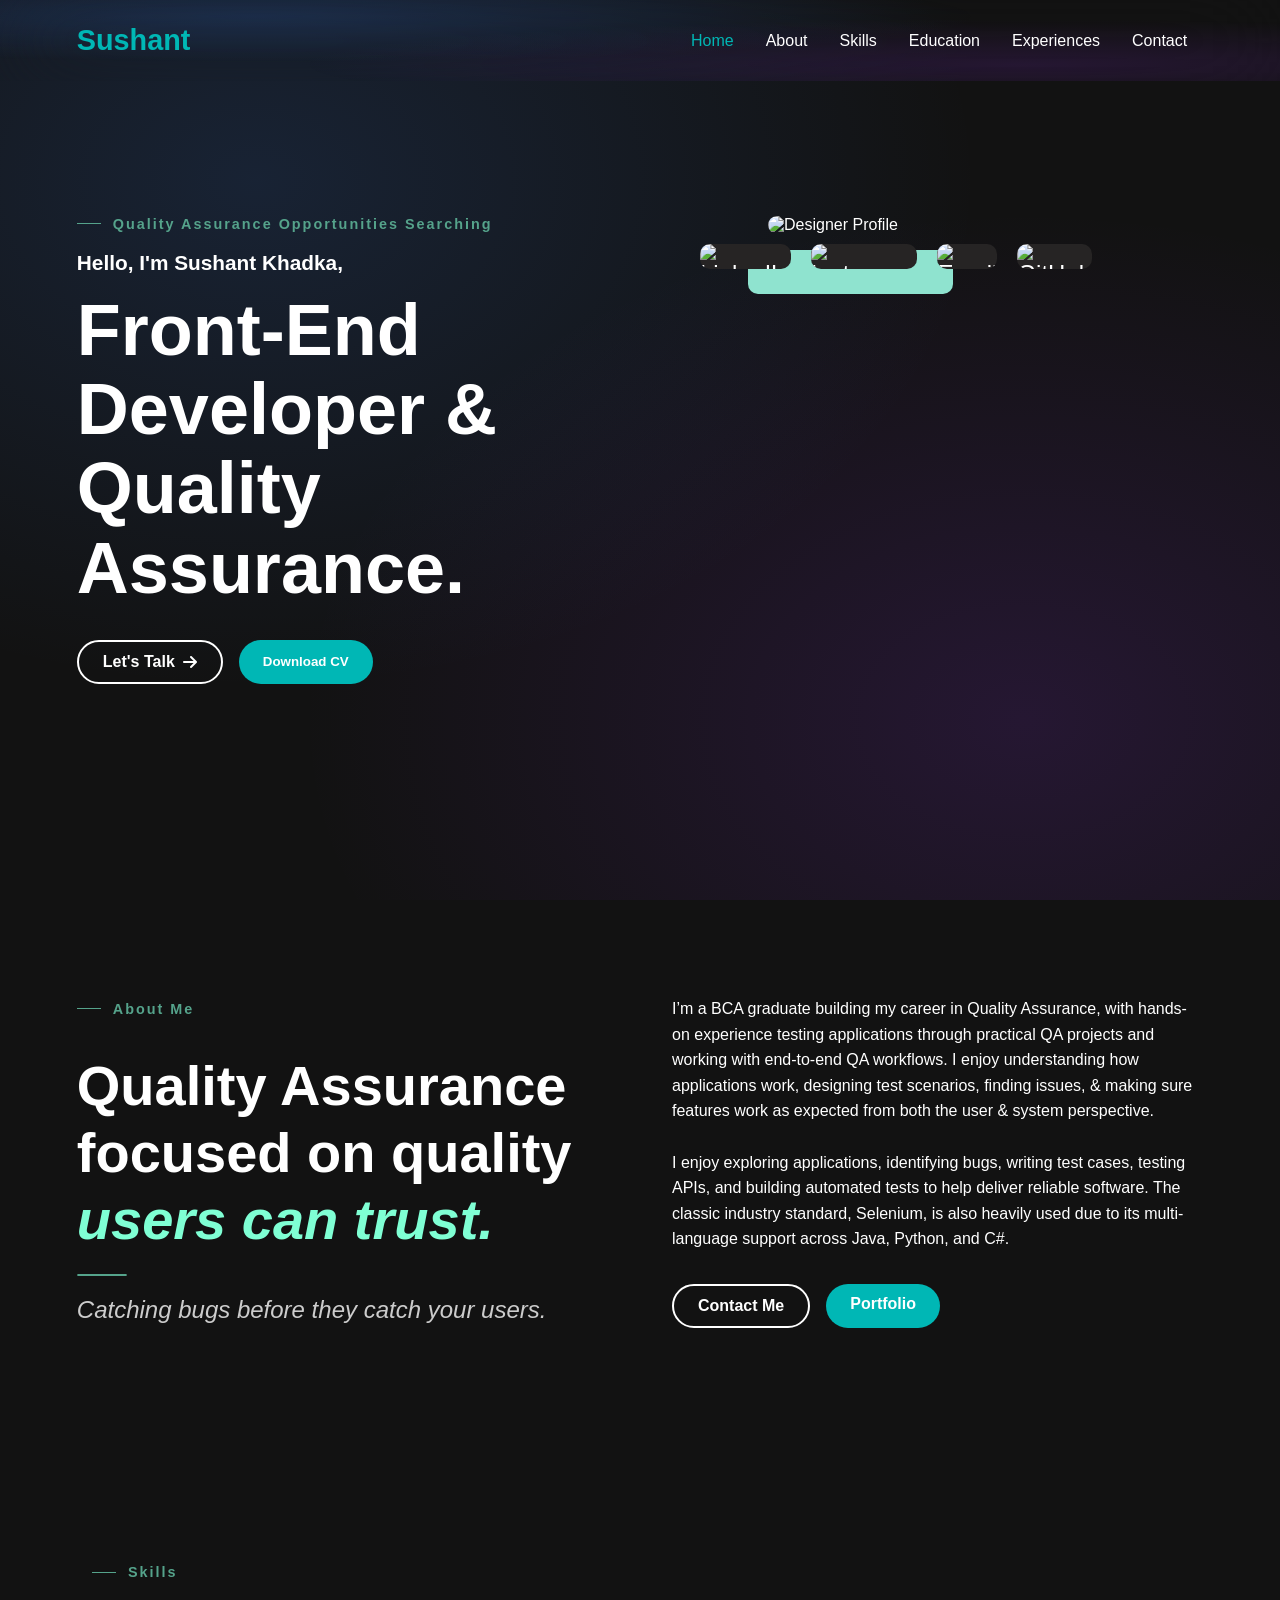
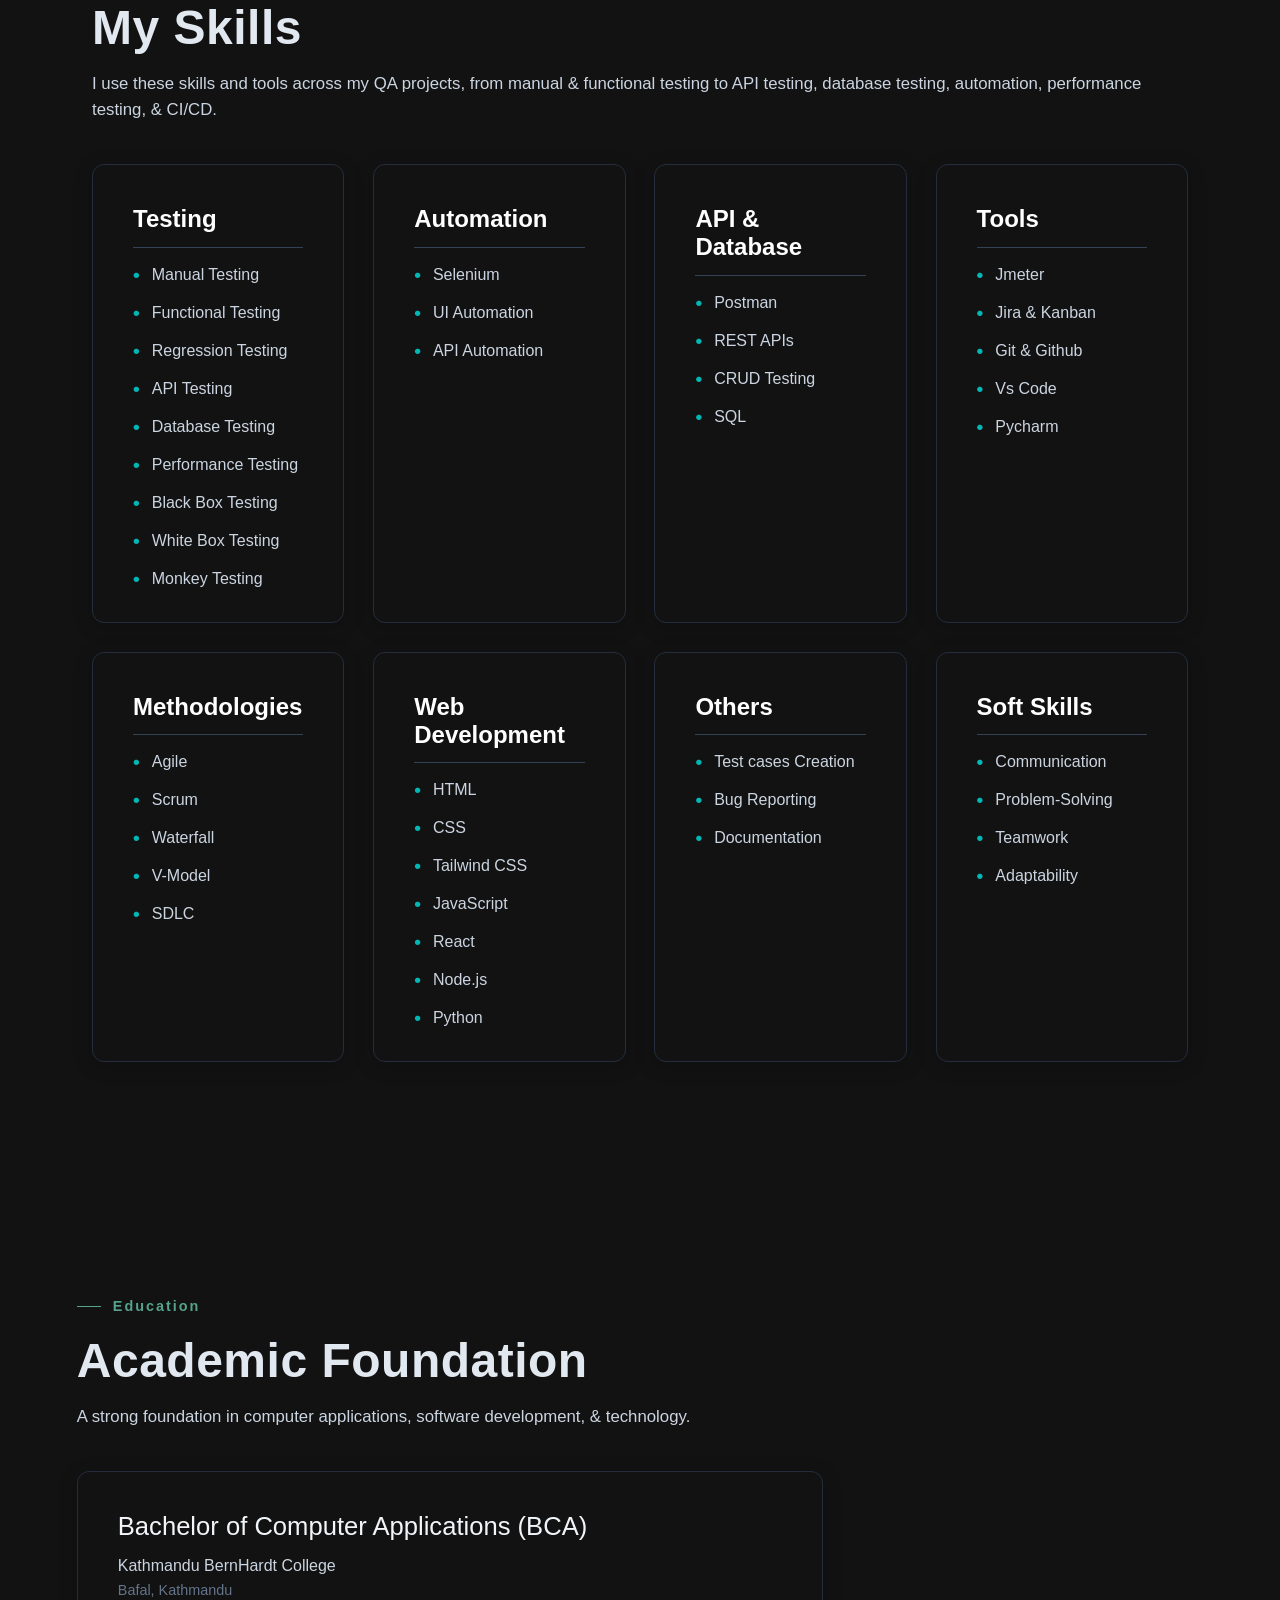
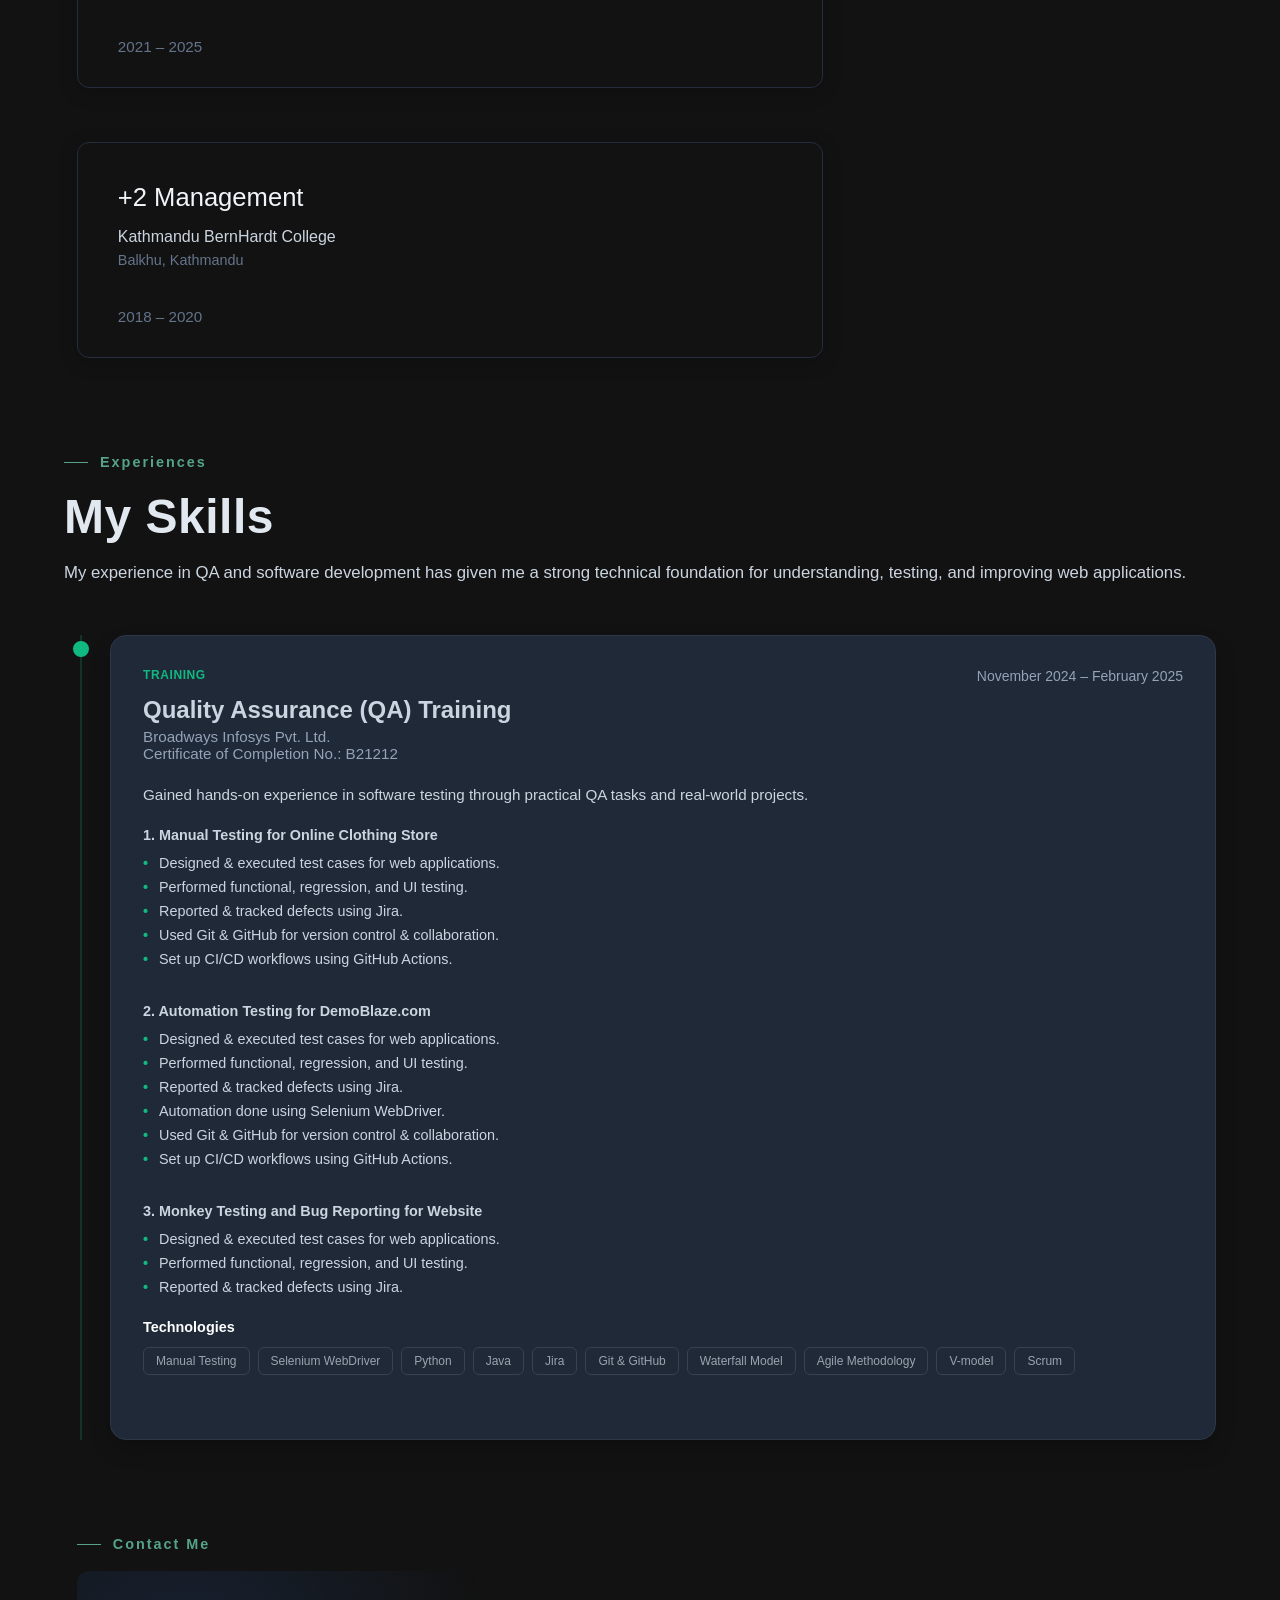
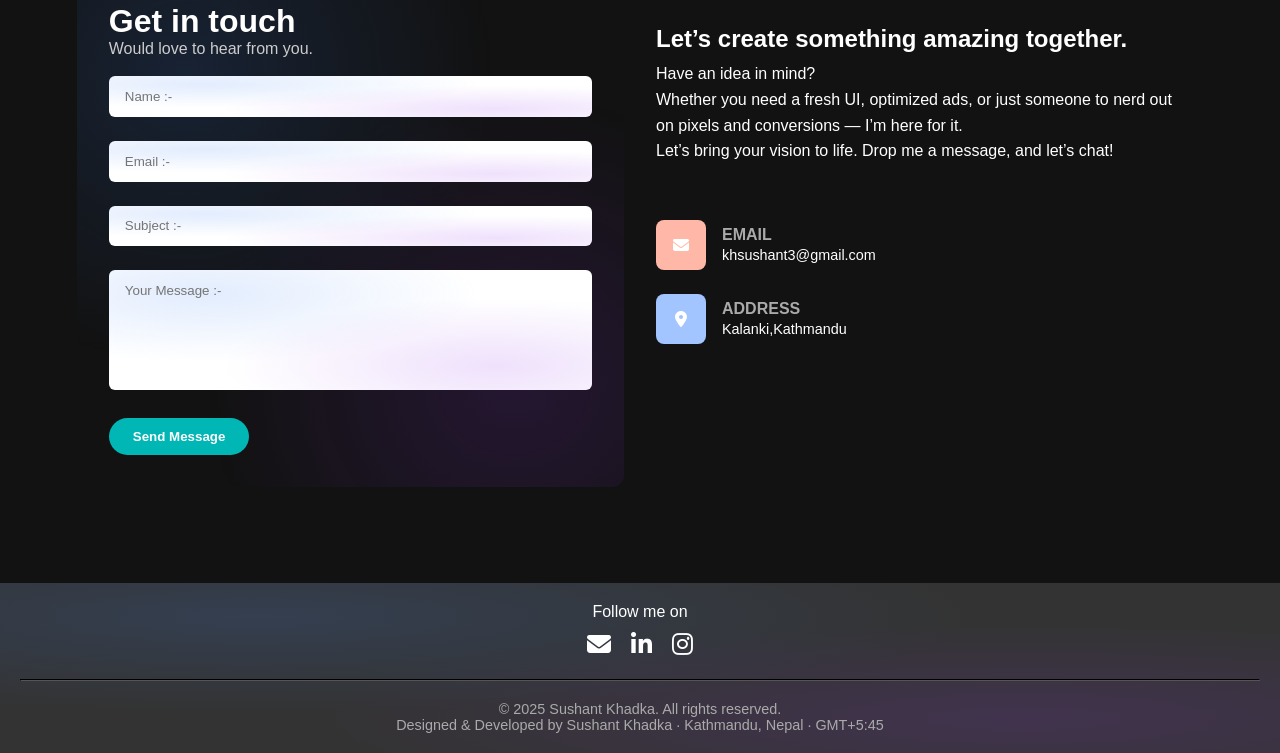
==== commit 19f82b9a: "updated" ====
--- a/index.html
+++ b/index.html
@@ -57,44 +57,72 @@
 
             </div>
         </div>
-        <img src="Sushant_portfolio_images/profile.png" alt="Creative Design Illustration" class="hero-image">
-        <!-- <div class="bg-shape orange-shape"></div> -->
+        <!-- <img src="Sushant_portfolio_images/profile.png" alt="Creative Design Illustration" class="hero-image"> -->
+         <div class="about-image">
+            <div class="bg-shape mint-shape"></div>
+            <img src="Sushant_portfolio_images/profile 1.jpg" alt="Designer Profile">
+            
+        
+            <div class="social-icons">
+              <a href="https://www.linkedin.com/in/sushant-khadka-159108231/" target="_blank" rel="noopener noreferrer">
+                <img src="Sushant_portfolio_images/icons8-linkedin-48.png" alt="LinkedIn" class="social-icon">
+              </a>
+    
+              <a href="https://www.instagram.com/_sushantkdk_/" target="_blank" rel="noopener noreferrer">
+                <img src="Sushant_portfolio_images/icons8-instagram-logo-48.png" alt="Instagram" class="social-icon">
+              </a>
+              <a href="mailto:khsushant3@gmail.com" target="_blank">
+                <img src="Sushant_portfolio_images/icons8-gmail-48.png" alt="Email Me" class="social-icon">
+              </a>
+              <a href="https://github.com/KhadkaSushant" target="_blank" rel="noopener noreferrer">
+                <img src="Sushant_portfolio_images/github.webp" alt="GitHub" class="social-icon">
+              </a>
+            </div>
+          </div>
+        
     </section>
 
     <!-- About Section -->
     <section class="about" id="about">
-        <div class="about-image">
+      <div class="about-content">
+        <div class="subtitle">
+      <span class="line"></span>
+      <span class="subtitle-text">About Me</span>
+    </div>
+            <h2 class="about-title1">Quality Assurance<br> focused on quality<br> <span style="font-style: italic; color: aquamarine;"> users can trust.</span></h2>
+            <hr style="border: 1px solid #55a38b; width: 50px; margin: 20px 0; border-radius: 5px; background-color: #55a38b; height: 1px; orientation: vertical;">
+            <span style="font-style: italic; color: #ccc; font-size: 1.5rem;">
+              Catching bugs before they catch your users.
+            </span>
+      </div>
+        <!-- <div class="about-image">
             <div class="bg-shape mint-shape"></div>
             <img src="Sushant_portfolio_images/profile 1.jpg" alt="Designer Profile">
-            <div class="bg-shape orange-shape"></div>
-          <!-- Add this where you want your social icons to appear -->
-<div class="social-icons">
-    <a href="https://www.linkedin.com/in/sushant-khadka-159108231/" target="_blank" rel="noopener noreferrer">
-      <img src="Sushant_portfolio_images/icons8-linkedin-48.png" alt="LinkedIn" class="social-icon">
-    </a>
+            
+        
+            <div class="social-icons">
+              <a href="https://www.linkedin.com/in/sushant-khadka-159108231/" target="_blank" rel="noopener noreferrer">
+                <img src="Sushant_portfolio_images/icons8-linkedin-48.png" alt="LinkedIn" class="social-icon">
+              </a>
     
-    <a href="https://www.instagram.com/_sushantkdk_/" target="_blank" rel="noopener noreferrer">
-      <img src="Sushant_portfolio_images/icons8-instagram-logo-48.png" alt="Instagram" class="social-icon">
-    </a>
-    <a href="mailto:khsushant3@gmail.com" target="_blank">
-        <img src="Sushant_portfolio_images/icons8-gmail-48.png" alt="Email Me" class="social-icon">
-    </a>
-    <a href="https://github.com/KhadkaSushant" target="_blank" rel="noopener noreferrer">
-      <img src="Sushant_portfolio_images/github.webp" alt="GitHub" class="social-icon">
-    </a>
-  </div>
-            </div>
-        </div>
+              <a href="https://www.instagram.com/_sushantkdk_/" target="_blank" rel="noopener noreferrer">
+                <img src="Sushant_portfolio_images/icons8-instagram-logo-48.png" alt="Instagram" class="social-icon">
+              </a>
+              <a href="mailto:khsushant3@gmail.com" target="_blank">
+                <img src="Sushant_portfolio_images/icons8-gmail-48.png" alt="Email Me" class="social-icon">
+              </a>
+              <a href="https://github.com/KhadkaSushant" target="_blank" rel="noopener noreferrer">
+                <img src="Sushant_portfolio_images/github.webp" alt="GitHub" class="social-icon">
+              </a>
+            </div>
+          </div> -->
+        
         <div class="about-content">
-            <div class="subtitle">
-      <span class="line"></span>
-      <span class="subtitle-text">About Me</span>
-    </div>
-            <h2 class="about-title">👋Hey there!</h2>
-            <p class="about-desc">Creative and detail-oriented Graphic & UI/UX Designer with front-end development expertise.<br><br><br>
-                Skilled in transforming complex ideas into visually engaging, user-friendly digital experiences. Proficient in tools like Adobe Photoshop, Figma, Canva, and Adobe Illustrator for design, with hands-on development skills in HTML, CSS, JavaScript, and responsive frameworks.<br><br><br>
-                Experienced in branding, wireframing, prototyping, and building interactive interfaces that balance aesthetics with usability. Passionate about bridging design and code to create seamless, impactful user experiences across web and mobile platforms.<br><br><br><br><br>
-
+            <!-- <h2 class="about-title">👋Hey !</h2> -->
+            <p class="about-desc">I’m a BCA graduate building my career in Quality Assurance, with hands-on experience testing applications through practical QA projects and working with end-to-end QA workflows.
+              I enjoy understanding how applications work, designing test scenarios, finding issues, & making sure features work as expected from both the user & system perspective.<br><br>
+              I enjoy exploring applications, identifying bugs, writing test cases, testing APIs, and building automated tests to help deliver reliable software.
+              The classic industry standard, Selenium, is also heavily used due to its multi-language support across Java, Python, and C#.
             </p>
             <div class="hero-buttons">
                 <a href="#contact" class="btn-outline">Contact Me</a>
--- a/style.css
+++ b/style.css
@@ -321,7 +321,10 @@
 
         .about-image {
             width: 20%;
-            position: relative;
+            right: 20%;
+            top: 30%;
+            position: absolute;
+            transition: transform 0.3s ease;
         }
 
         .about-image img {
@@ -332,6 +335,10 @@
             z-index: 2;
         }
 
+        .about-image img:hover {
+    transform: translateY(-5px) scale(1.05);
+    transition: transform 0.3s ease;
+}
         .about-image .bg-shape {
             position: absolute;
             width: 100%;
@@ -340,7 +347,7 @@
         }
 
         .about-image .mint-shape {
-            background-color: var(--card-web-design);
+            background-color: #8fe3cf;
             top: -20px;
             left: -20px;
             width: 80%;
@@ -364,6 +371,14 @@
         .about-title {
             font-size: 2rem;
             margin-bottom: 1rem;
+        }
+
+        .about-title1 {
+            font-size: 3.5rem;
+            margin-bottom: 1rem;
+            padding-top: 1rem;
+            line-height: 1.2;
+            font-family: 'Segoe UI', Tahoma, Geneva, Verdana, sans-serif;
         }
 
         .about-desc {
@@ -1458,10 +1473,10 @@
 
 .subtitle .subtitle-text {
   color: #55a38b;
-  font-size: 0.8rem;
+  font-size: 0.9rem;
   font-weight: 600;
   letter-spacing: 2px;
-  text-transform: uppercase;
+  text-transform: Sentence case;
 }
 
 /* Main Heading */
@@ -1795,4 +1810,6 @@
             .experience-card {
                 padding: 20px;
             }
-        }+        }
+
+        
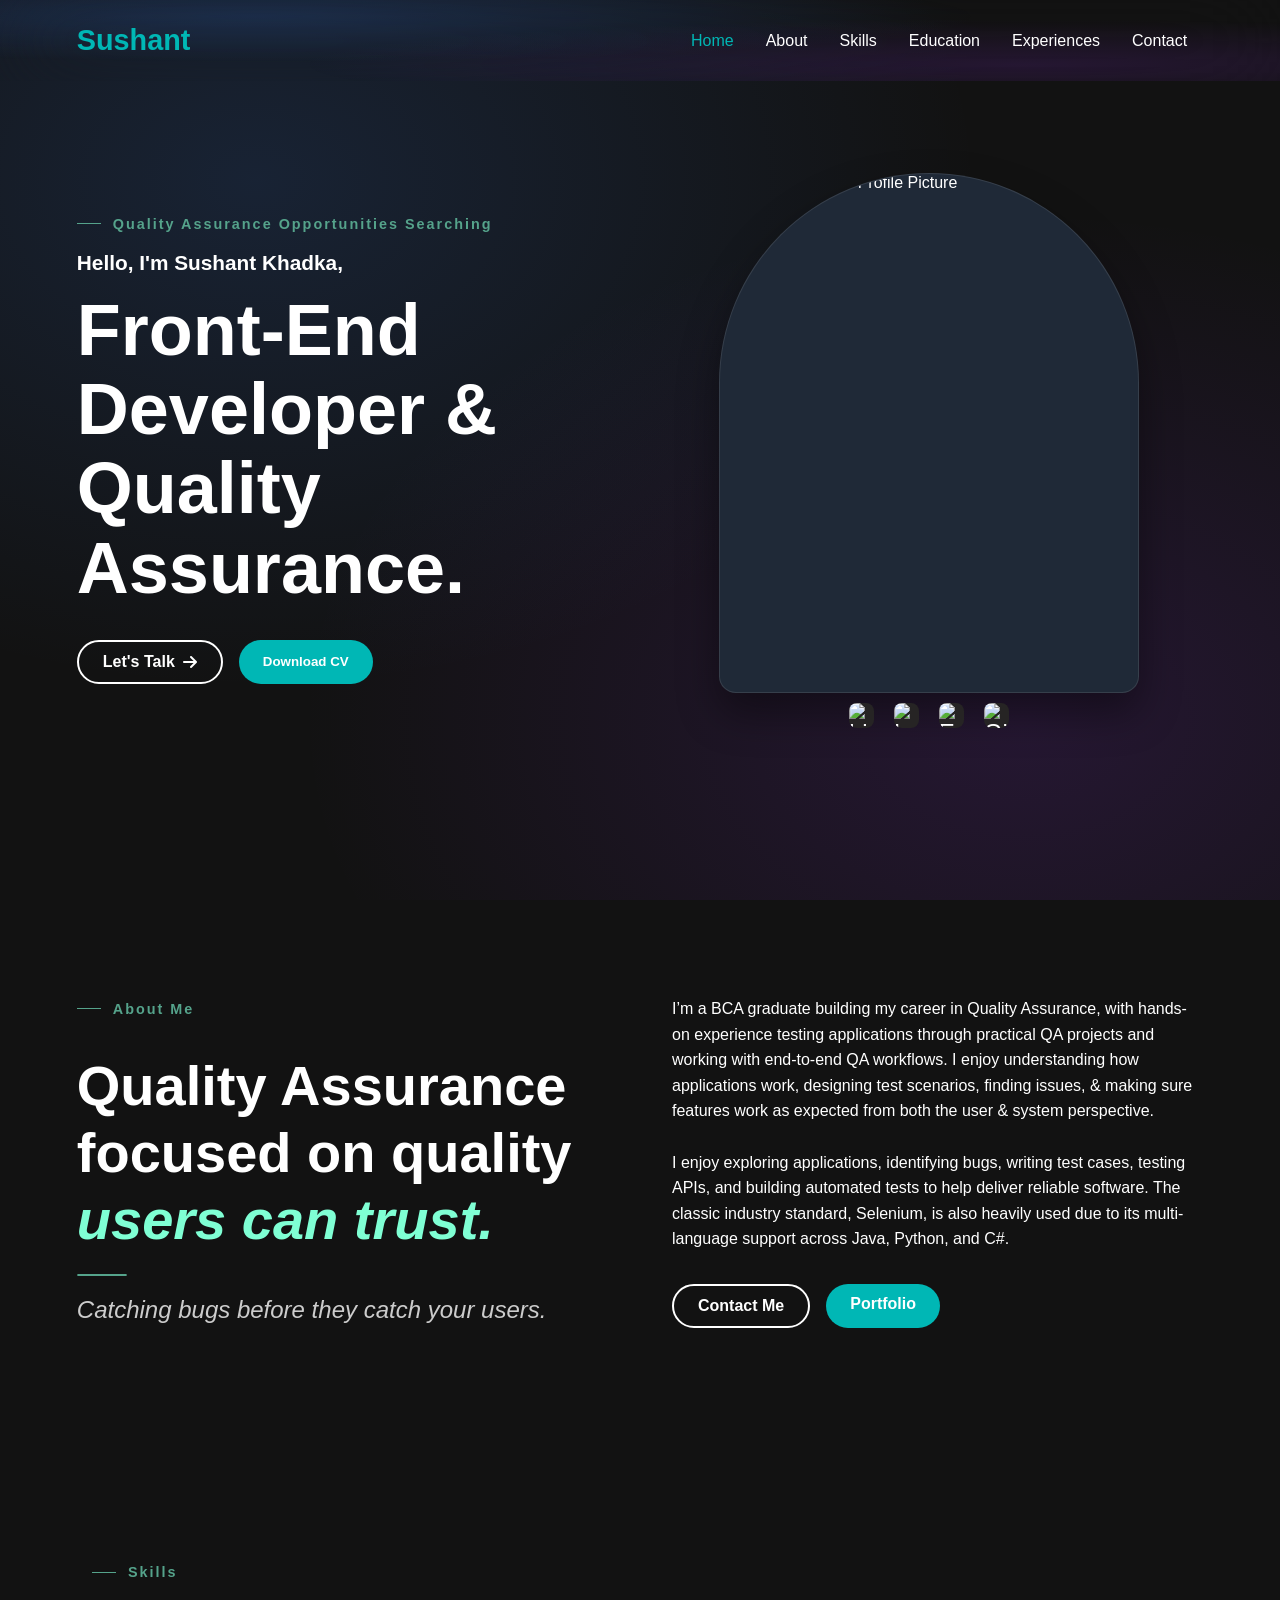
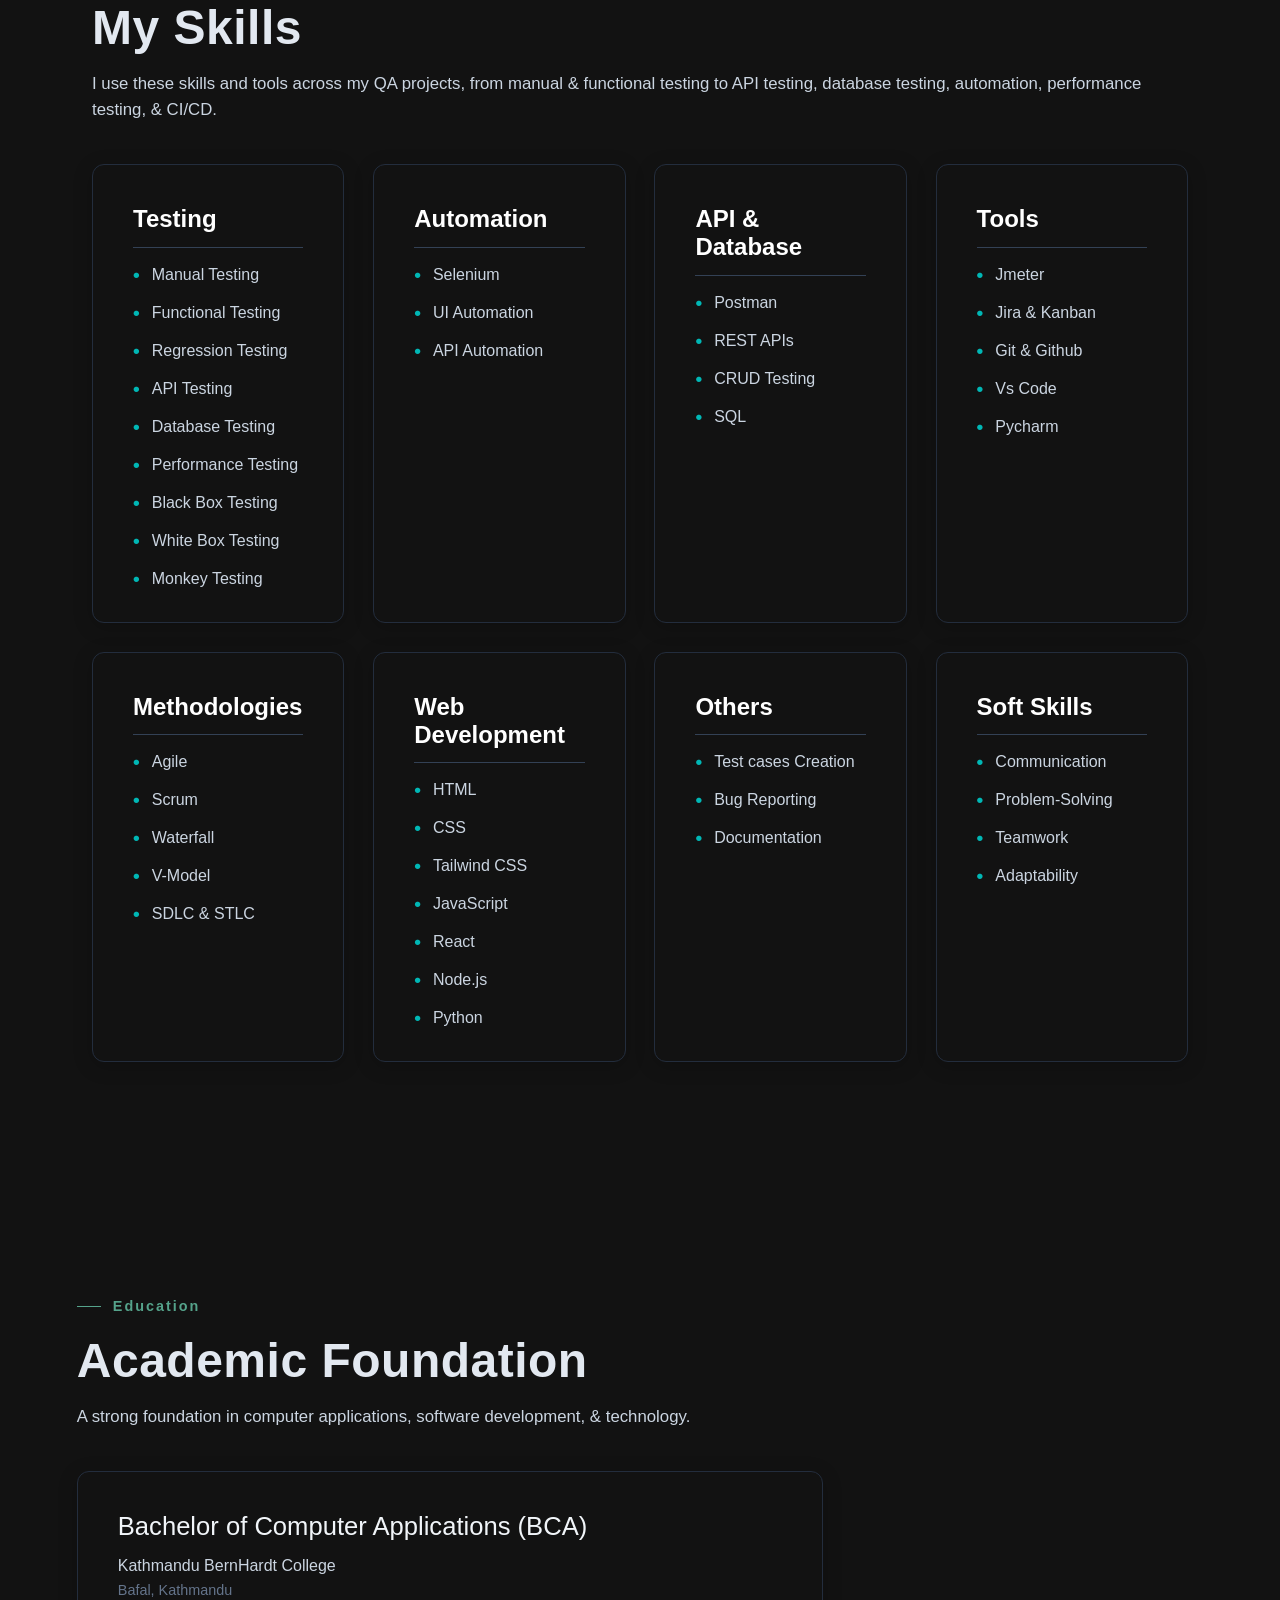
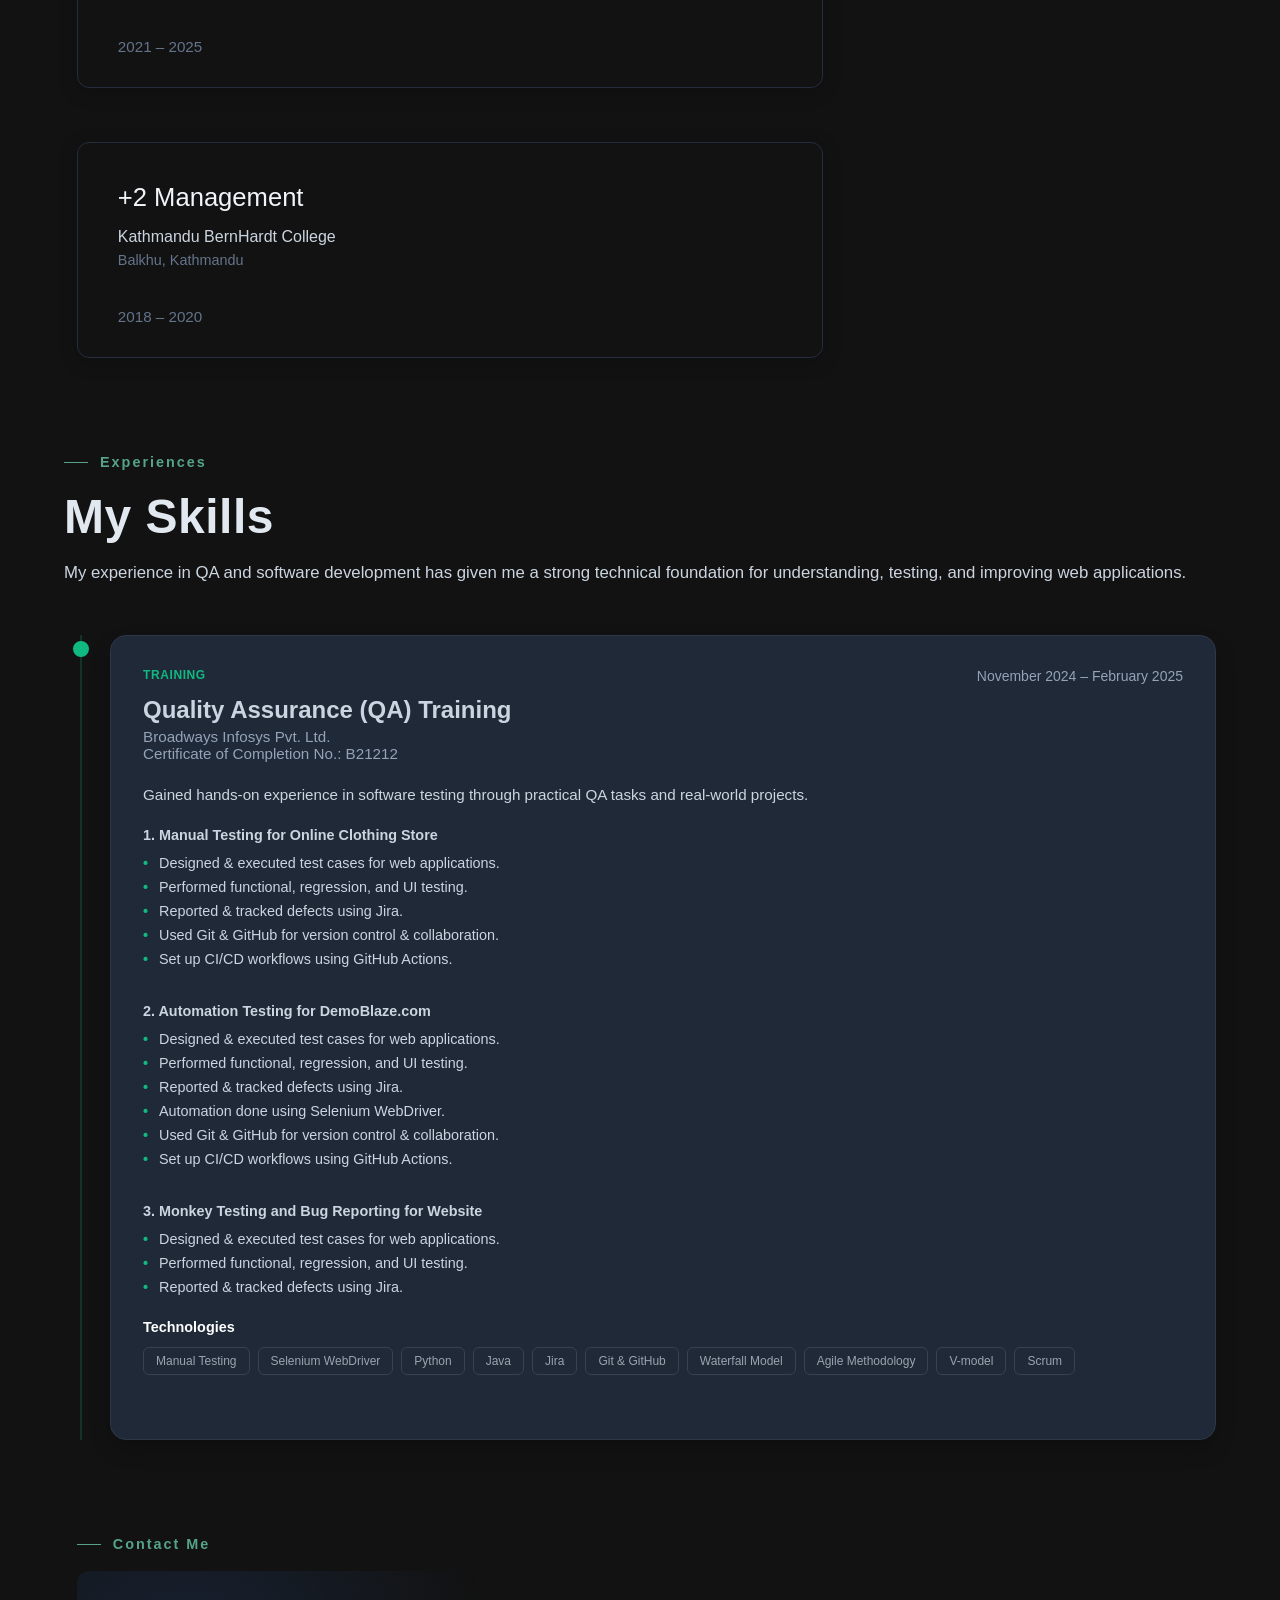
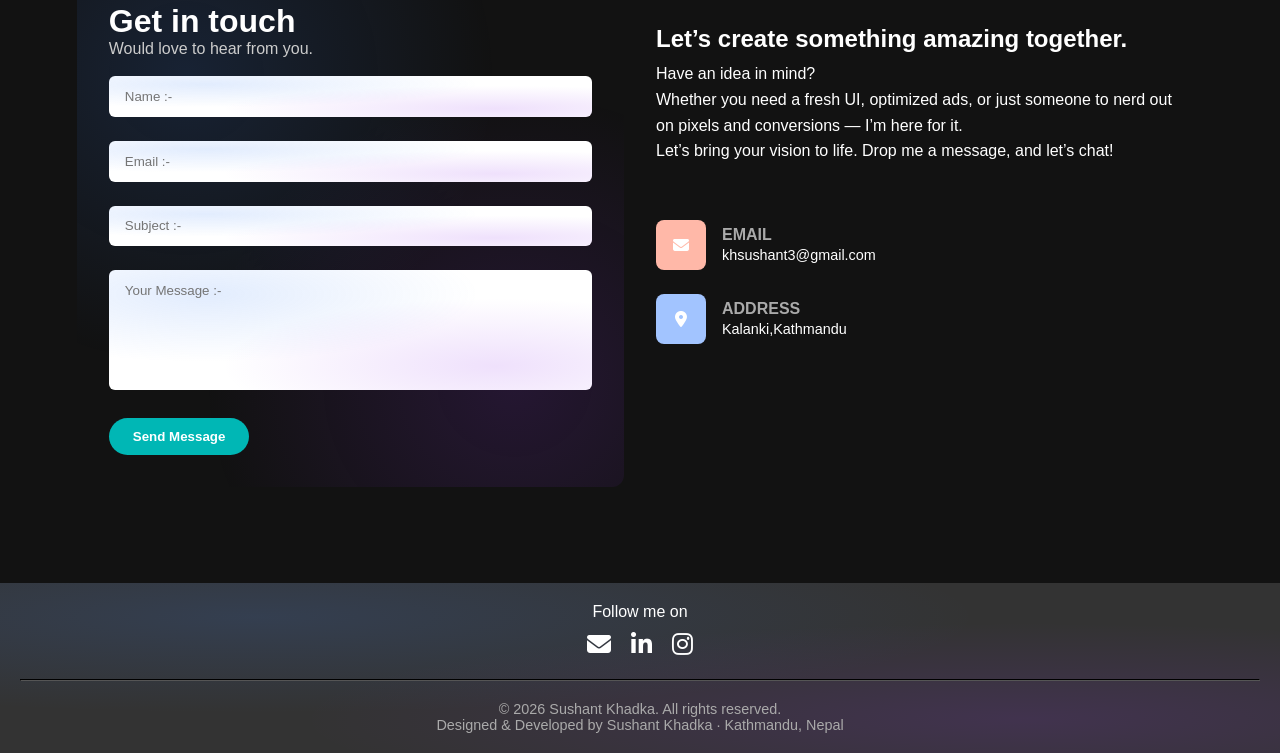
==== commit a184dbda: "Updated" ====
--- a/index.html
+++ b/index.html
@@ -44,9 +44,9 @@
     <section class="hero" id="home">
         <div class="hero-content">
             <div class="subtitle">
-      <span class="line"></span>
-      <span class="subtitle-text">Quality Assurance Opportunities Searching</span>
-    </div>
+                <span class="line"></span>
+                <span class="subtitle-text">Quality Assurance Opportunities Searching</span>
+            </div>
             <h3 class="hero-greeting">Hello, I'm Sushant Khadka,</h3>
             <h1 class="hero-title">Front-End Developer & Quality Assurance.</h1>
             <div class="hero-buttons">
@@ -56,14 +56,14 @@
                 
 
             </div>
-        </div>
-        <!-- <img src="Sushant_portfolio_images/profile.png" alt="Creative Design Illustration" class="hero-image"> -->
-         <div class="about-image">
-            <div class="bg-shape mint-shape"></div>
-            <img src="Sushant_portfolio_images/profile 1.jpg" alt="Designer Profile">
-            
-        
-            <div class="social-icons">
+          </div>
+          
+          <div class="hero-image-wrapper">
+                <div class="arch-frame">
+                    <img src="Sushant_portfolio_images/profile.png" alt="Sushant Khadka Profile Picture">
+                </div>
+                <div>
+                   <div class="social-icons">
               <a href="https://www.linkedin.com/in/sushant-khadka-159108231/" target="_blank" rel="noopener noreferrer">
                 <img src="Sushant_portfolio_images/icons8-linkedin-48.png" alt="LinkedIn" class="social-icon">
               </a>
@@ -78,7 +78,10 @@
                 <img src="Sushant_portfolio_images/github.webp" alt="GitHub" class="social-icon">
               </a>
             </div>
-          </div>
+                </div>
+            </div>
+          <!-- <img src="Sushant_portfolio_images/profile.png" alt="Creative Design Illustration" class="hero-image"> -->
+         
         
     </section>
 
@@ -94,13 +97,14 @@
             <span style="font-style: italic; color: #ccc; font-size: 1.5rem;">
               Catching bugs before they catch your users.
             </span>
+           
       </div>
         <!-- <div class="about-image">
-            <div class="bg-shape mint-shape"></div>
+          <div class="bg-shape mint-shape"></div> 
             <img src="Sushant_portfolio_images/profile 1.jpg" alt="Designer Profile">
-            
+             
         
-            <div class="social-icons">
+             <div class="social-icons">
               <a href="https://www.linkedin.com/in/sushant-khadka-159108231/" target="_blank" rel="noopener noreferrer">
                 <img src="Sushant_portfolio_images/icons8-linkedin-48.png" alt="LinkedIn" class="social-icon">
               </a>
@@ -134,20 +138,7 @@
     <!-- Skills Section -->
     <section class="skills-section" id="skills">
         <div class="skills-container">
-           
-   
-    <!-- <div class="skills-container"> -->
-    <!-- <div class="skills-list">
-      <div class="skill-item"><span>01.</span> HTML & CSS</div>
-      <div class="skill-item"><span>02.</span> JavaScript</div>
-      <div class="skill-item"><span>03.</span> Bootstrap</div>
-      <div class="skill-item"><span>04.</span> Canva</div>
-      <div class="skill-item"><span>05.</span> Git & GitHub</div>
-      <div class="skill-item"><span>06.</span> Figma</div>
-      <div class="skill-item"><span>07.</span> Jira</div>
-      <div class="skill-item"><span>08.</span> SDLC Methodology</div>
-    </div> -->
-
+          
 
     <!-- Main Title -->
      <div class="subtitle">
@@ -218,7 +209,7 @@
         <li>Scrum</li>
         <li>Waterfall</li>
         <li>V-Model</li>
-        <li>SDLC</li>
+        <li>SDLC & STLC</li>
       </ul>
     </div>
     
@@ -406,64 +397,7 @@
 
 </div>
 </div>
-    <!-- Services Section -->
-    <!-- <section class="services" id="services">
-        <h2 class="section-title">MY SERVICES</h2>
-        <div class="services-grid">
-            <div class="service-card web-design">
-                <div class="service-icon">
-                    <i class="fa-solid fa-arrow-right"></i>
-                </div>
-                <h3 class="service-title">UI/UX Design</h3>
-                <p class="service-desc">I’m an expert in Figma, where I design responsive interfaces, build design systems, and collaborate in real time with teams. I also have experience with Figma for wireframing and interactive prototyping
-                </p>
-            </div>
-        
-            <div class="service-card app-design">
-                <div class="service-icon">
-                    <i class="fa-solid fa-code"></i>
-                </div>
-                <h3 class="service-title">Front-End Development</h3>
-                <p class="service-desc">From HTML to JavaScript, I bring designs to life with flawless front-end development. Whether it’s animation, interactivity, or responsiveness, I make sure your website works beautifully across all devices.</p>
-            </div>
-
-            <div class="service-card web-design">
-                <div class="service-icon">
-                    <i class="fa-solid fa-arrow-right"></i>
-                </div>
-                <h3 class="service-title">Graphics Design</h3>
-                <p class="service-desc">I specialize in Adobe Photoshop for advanced photo editing and visual effects, Adobe Illustrator for creating vector graphics, logos, and illustrations, and Adobe InDesign for designing clean, print-ready layouts like brochures, flyers, and posters. I also use Canva for quick, visually appealing social media and branding content.
-                </p>
-            </div>
-        </div>
-       
-    </section> -->
-
-   
-    <!-- Portfolio Section image size recommended 1200 × 900 px (4:3 ratio) -->
-<!-- <section class="portfolio" id="portfolio">
-    <h2 class="section-title">My Recent Work</h2>
-    <div class="portfolio-grid">
-        <div class="portfolio-item" data-project="graphics Design">
-            <div class="portfolio-image">
-                <img src="sushant_portfolio_images/1.jpg" alt="UI/UX + Web Development Project">
-                <div class="portfolio-category">Graphics Design</div>
-            </div>
-        </div>
-        <div class="portfolio-item" data-project="ecommerce">
-            <div class="portfolio-image">
-                <img src="sushant_portfolio_images/Untitled design (13).png" alt="Ecommerce Project">
-                <div class="portfolio-category">Ecommerce</div>
-            </div>
-        </div>
-        <div class="portfolio-item" data-project="ecommerce">
-            <div class="portfolio-image">
-                <img src="sushant_portfolio_images/mazesolve.png" alt="Ecommerce Project">
-                <div class="portfolio-category">Maze Generator</div>
-            </div>
-        </div>
-</div> -->
-    <!-- Expandable case study container -->
+    
    
 
     <!-- Contact Section -->
@@ -543,8 +477,8 @@
   
       <hr style="margin: 20px 0; border-color: #555;" />
   
-      <p class="footer-text">© 2025 Sushant Khadka. All rights reserved.</p>
-      <p class="footer-text">Designed & Developed by Sushant Khadka · Kathmandu, Nepal · GMT+5:45</p>
+      <p class="footer-text">© 2026 Sushant Khadka. All rights reserved.</p>
+      <p class="footer-text">Designed & Developed by Sushant Khadka · Kathmandu, Nepal</p>
   
     </div>
   </footer>
--- a/style.css
+++ b/style.css
@@ -242,7 +242,7 @@
         }
 
         .hero-content {
-            width: 50%;
+            width: 100%;
             z-index: 10;
         }
 
@@ -1812,4 +1812,43 @@
             }
         }
 
+
+
+
+    .hero-image-wrapper {
+    width: 95%;
+    display: flex;
+    flex-direction: column;
+    align-items: center;
+    position: relative;
+}
+
+.arch-frame {
+    width: 100%;
+    max-width: 420px;
+    height: 520px;
+    /* Creates the arch shape: top-left, top-right, bottom-right, bottom-left rounded corners */
+    border-top-left-radius: 250px;
+    border-top-right-radius: 250px;
+    border-bottom-left-radius: 20px;
+    border-bottom-right-radius: 20px;
+    overflow: hidden;
+    background-color: #1f2937;
+    box-shadow: 0 20px 40px rgba(0, 0, 0, 0.4);
+    border: 1px solid rgba(255, 255, 255, 0.1);
+}
+
+.arch-frame img {
+    width: 100%;
+    height: 100%;
+    object-fit: cover;
+    object-position: center;
+}
+
+.image-caption {
+    margin-top: 16px;
+    font-size: 11px;
+    letter-spacing: 1.5px;
+    font-weight: 500;
+}
         
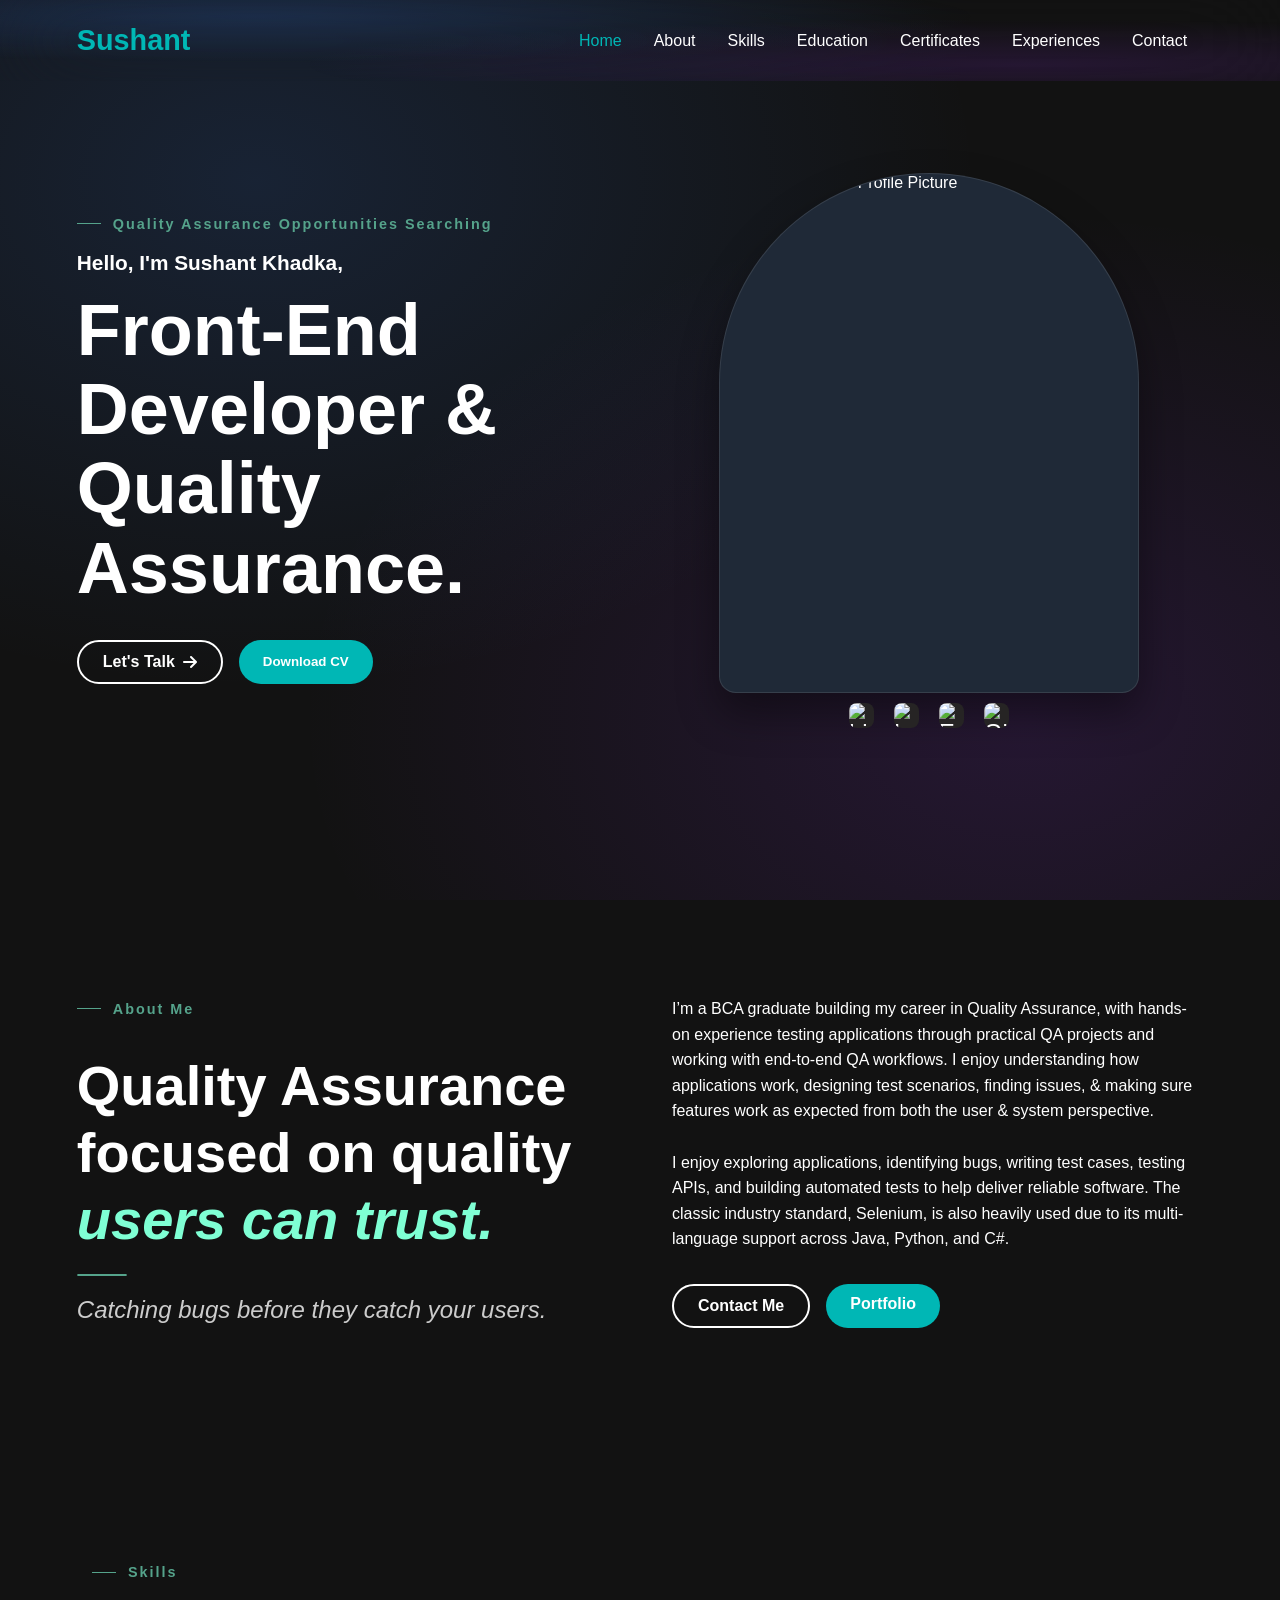
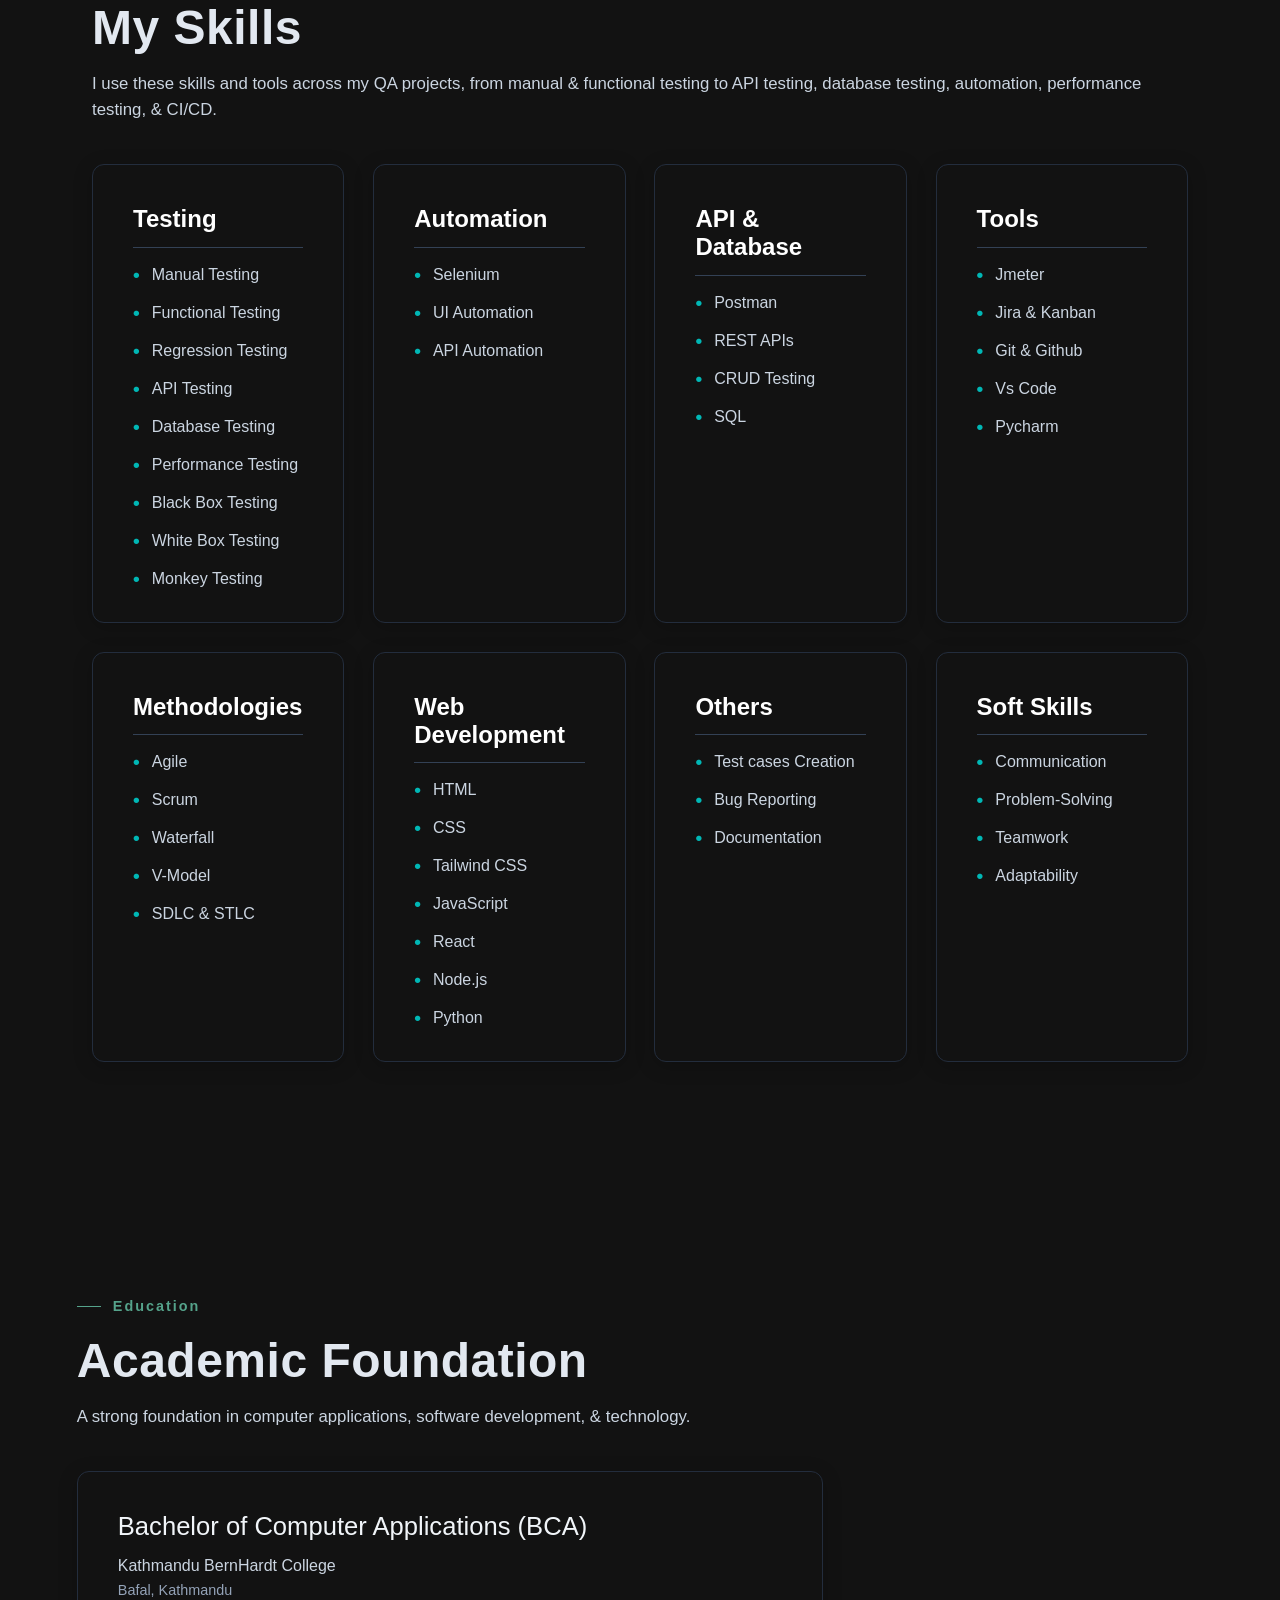
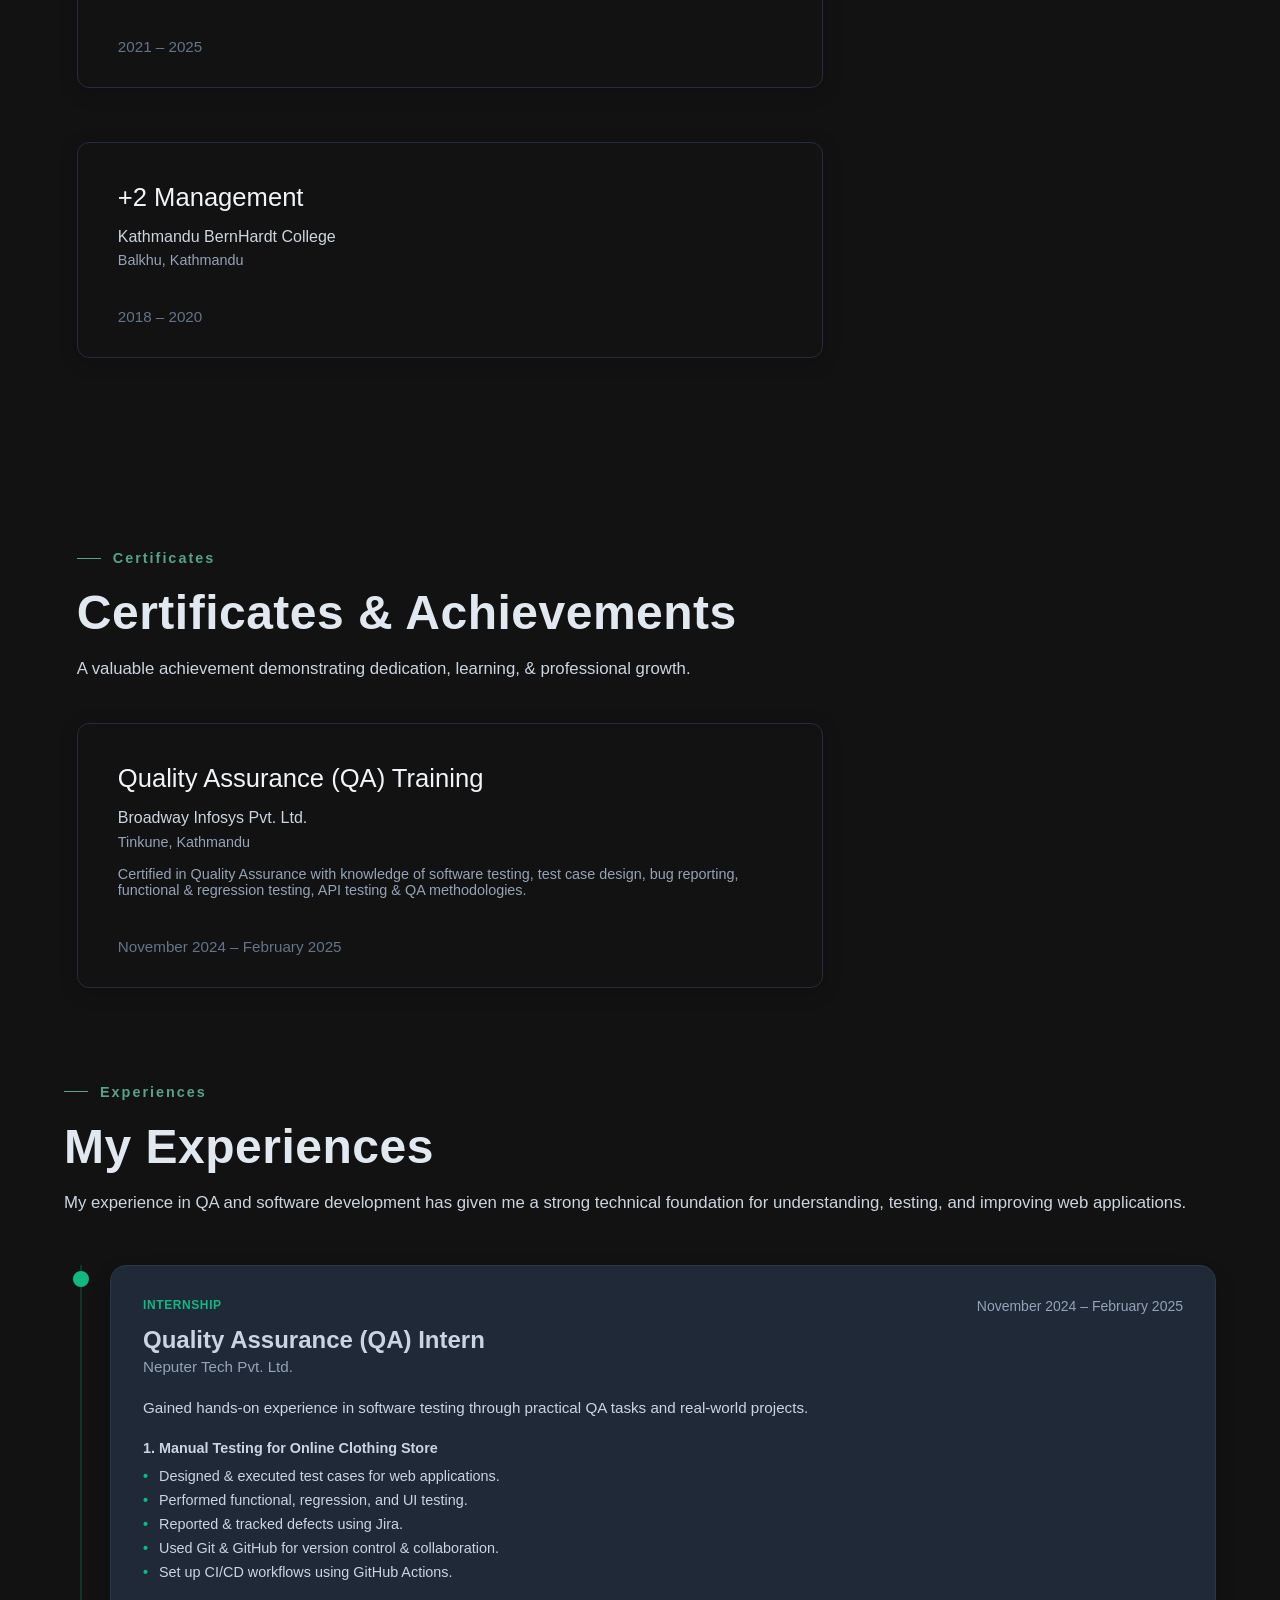
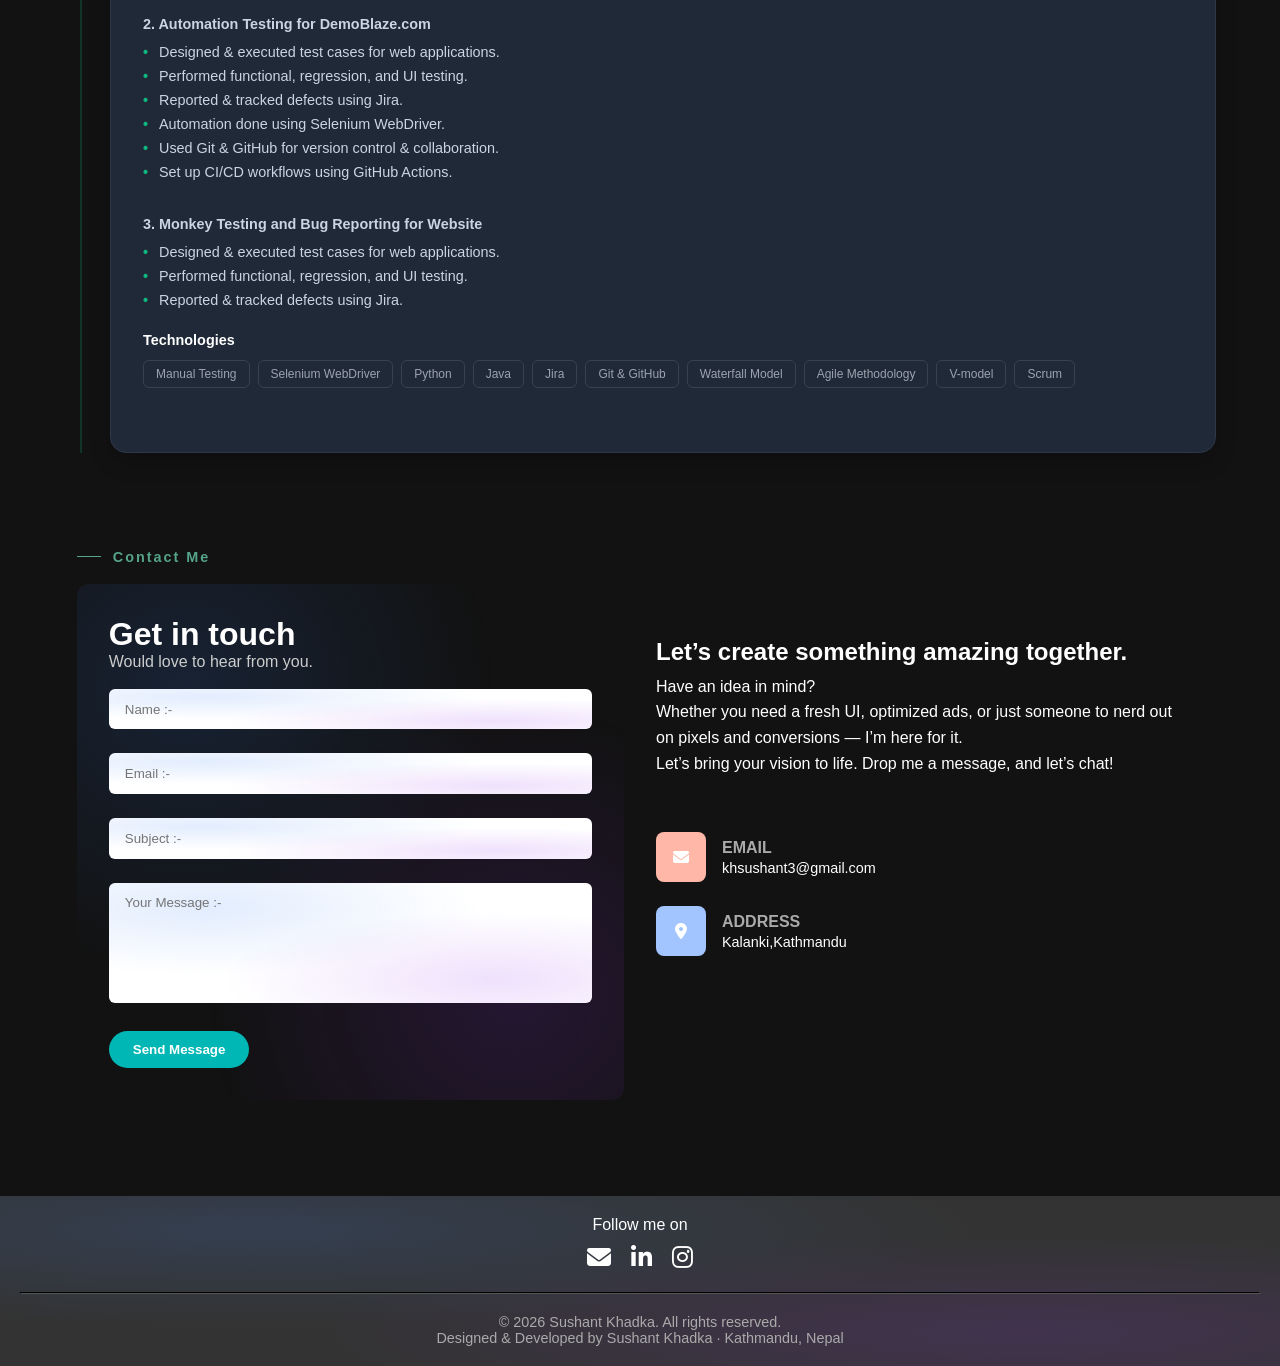
==== commit 9f51b2db: "updated" ====
--- a/index.html
+++ b/index.html
@@ -23,6 +23,7 @@
                 <li><a href="#about">About</a></li>
                 <li><a href="#skills">Skills</a></li>
                 <li><a href="#education">Education</a></li>
+                <li><a href="#certificates">Certificates</a></li>
                 <li><a href="#experience">Experiences</a></li>
                 <li><a href="#contact">Contact</a></li>
                 <!-- <li><a href="#portfolio">Projects</a></li> -->
@@ -297,6 +298,37 @@
   </section>
 
 
+  <section class="education-section" id="certificates">
+    <!-- Subtitle with line -->
+    <div class="subtitle">
+      <span class="line"></span>
+      <span class="subtitle-text">Certificates</span>
+    </div>
+
+    <!-- Main Title -->
+    <h2 class="title">Certificates & Achievements</h2>
+
+    <!-- Description -->
+    <p class="description">
+      A valuable achievement demonstrating dedication, learning, & professional growth.
+    </p>
+
+    <!-- Content Card -->
+    <div class="card">
+      <div class="card-header">
+        <h3 class="degree-title">Quality Assurance (QA) Training</h3>
+        <p class="college-name">Broadway Infosys Pvt. Ltd.</p>
+        <p class="location">Tinkune, Kathmandu <br><br>
+        Certified in Quality Assurance with knowledge of software testing, test case design, bug reporting, functional &
+        regression testing, API testing & QA methodologies.</p>
+      </div>
+
+      <div class="card-footer">
+        <span class="duration">November 2024 &ndash; February 2025</span>
+      </div>
+    </div>
+  </section>
+
 
   <div class="experience-container" id="experience">
         <!-- Section Header -->
@@ -305,7 +337,7 @@
       <span class="line"></span>
       <span class="subtitle-text">Experiences</span>
     </div>
-            <h2 class="title">My Skills</h2>
+            <h2 class="title">My Experiences</h2>
 
     <!-- Description -->
     <p class="description">
@@ -324,16 +356,15 @@
 
                 <div class="experience-card">
                     <div class="card-top">
-                        <span class="role-type">Training</span>
+                        <span class="role-type">Internship</span>
                         <div class="role-meta">
                             <span class="role-date">November 2024 – February 2025</span>
                             <!-- <span class="role-location">Sankhamul, Kathmandu</span> -->
                         </div>
                     </div>
 
-                    <h3 class="role-title">Quality Assurance (QA) Training</h3>
-                    <p class="company-name">Broadways Infosys Pvt. Ltd.<br>
-                      Certificate of Completion No.: B21212
+                    <h3 class="role-title">Quality Assurance (QA) Intern</h3>
+                    <p class="company-name">Neputer Tech Pvt. Ltd.
                     </p>
 
                     <p class="card-summary">
--- a/style.css
+++ b/style.css
@@ -1531,7 +1531,7 @@
 }
 
 .location {
-  color: #64748b;
+  color: #94a3b8;
   font-size: 0.9rem;
   margin-bottom: 2.5rem;
 }
